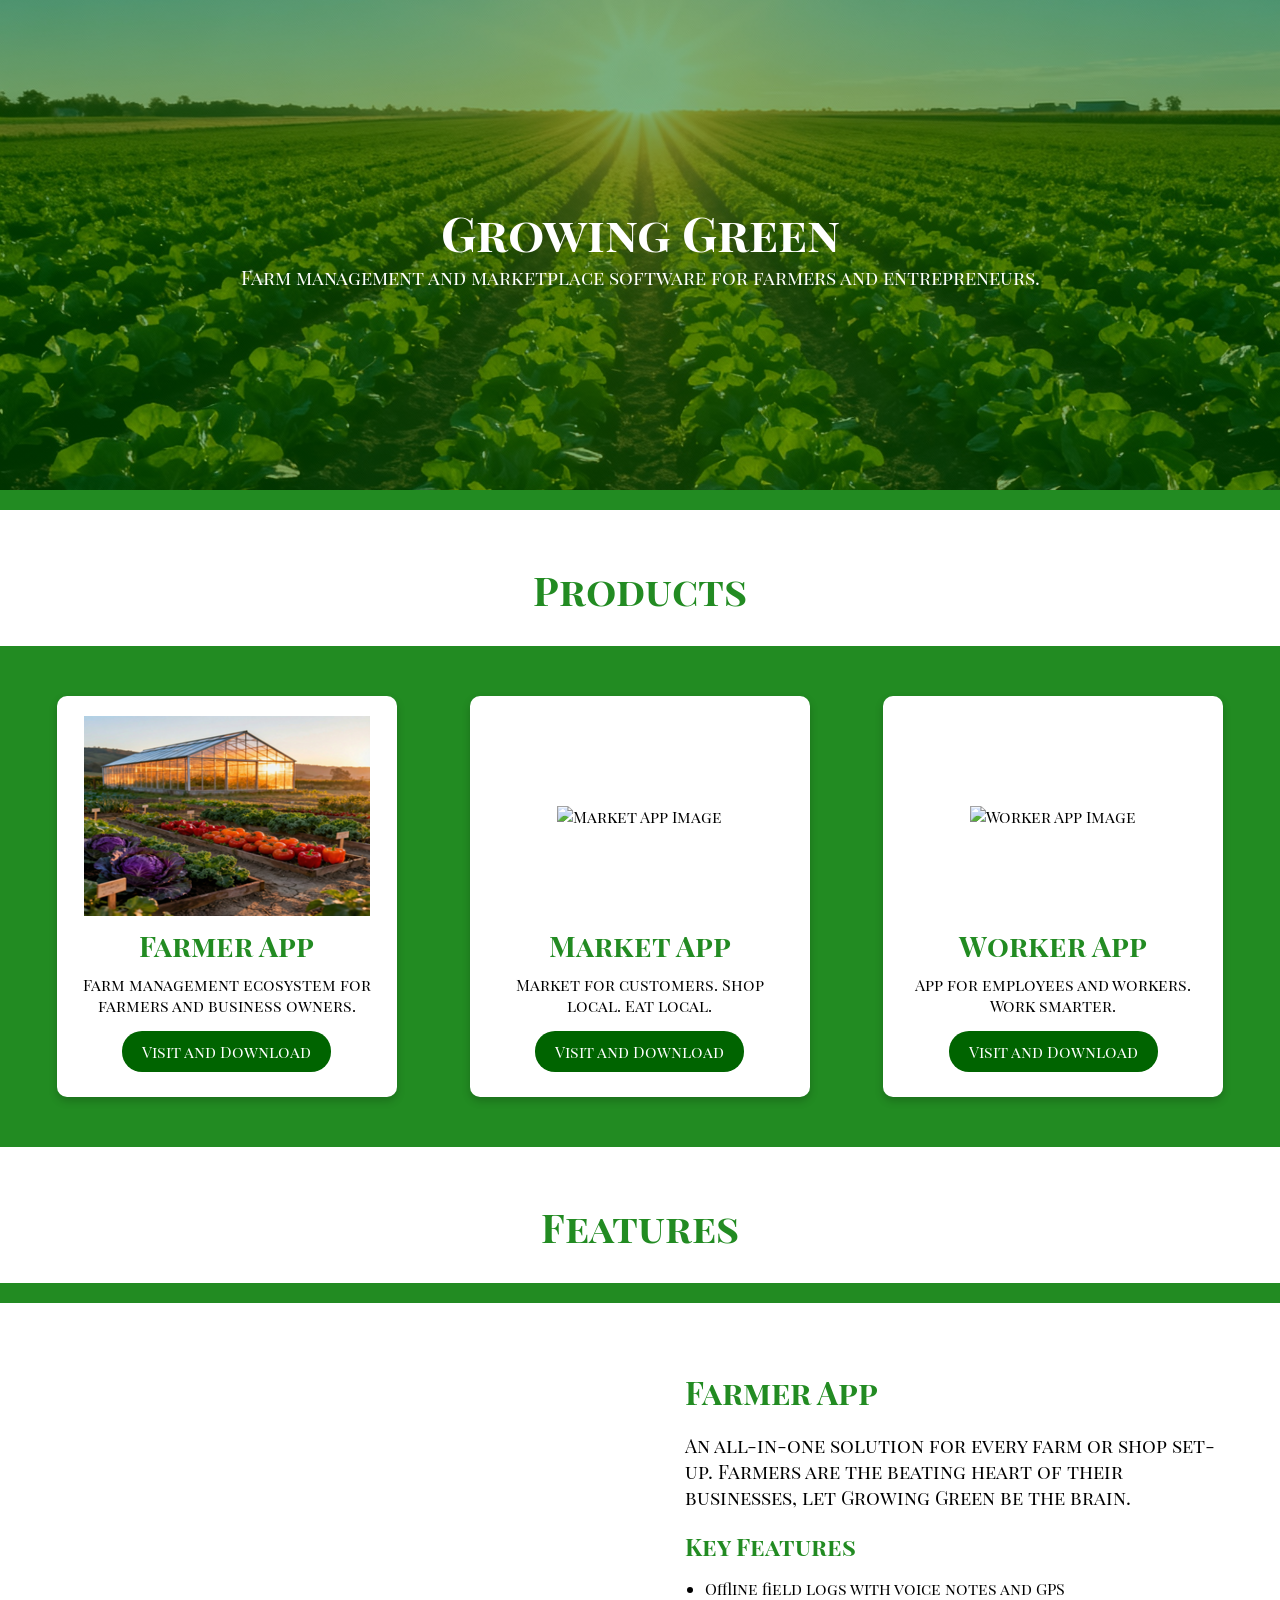
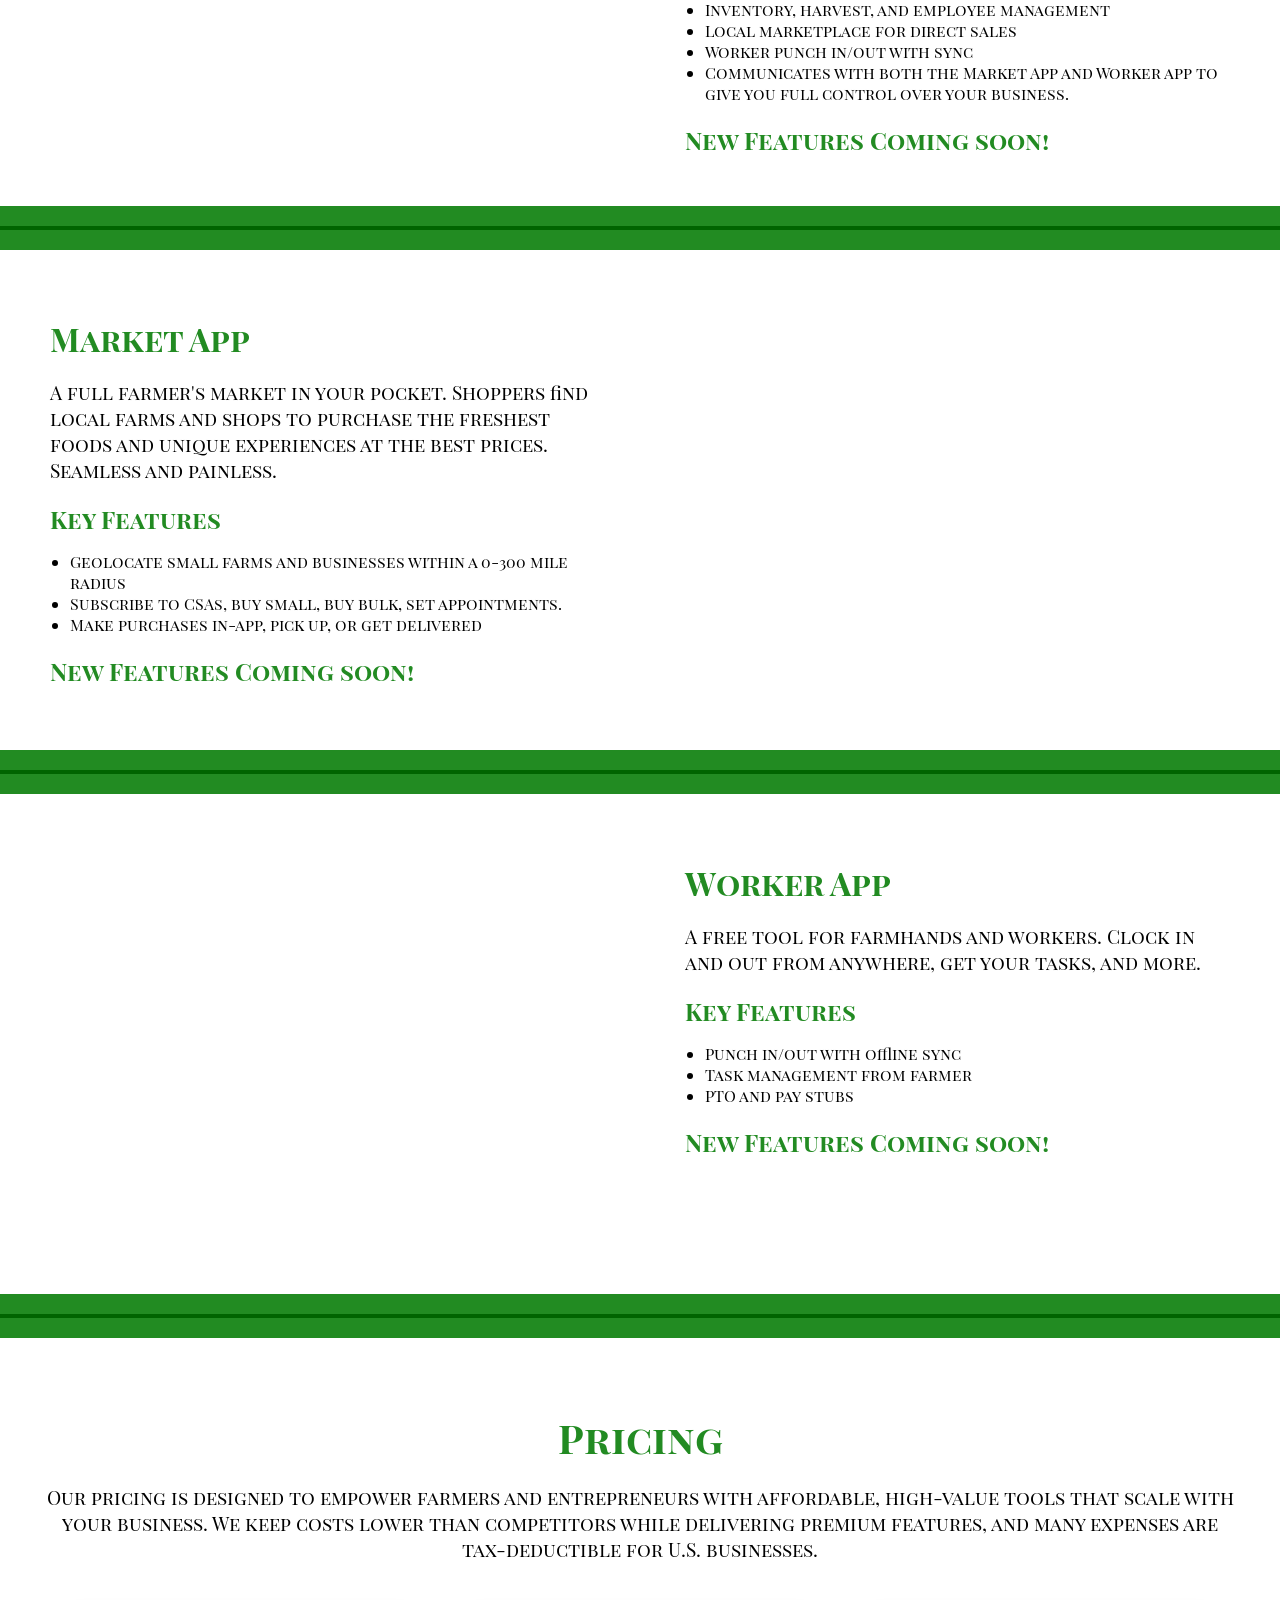
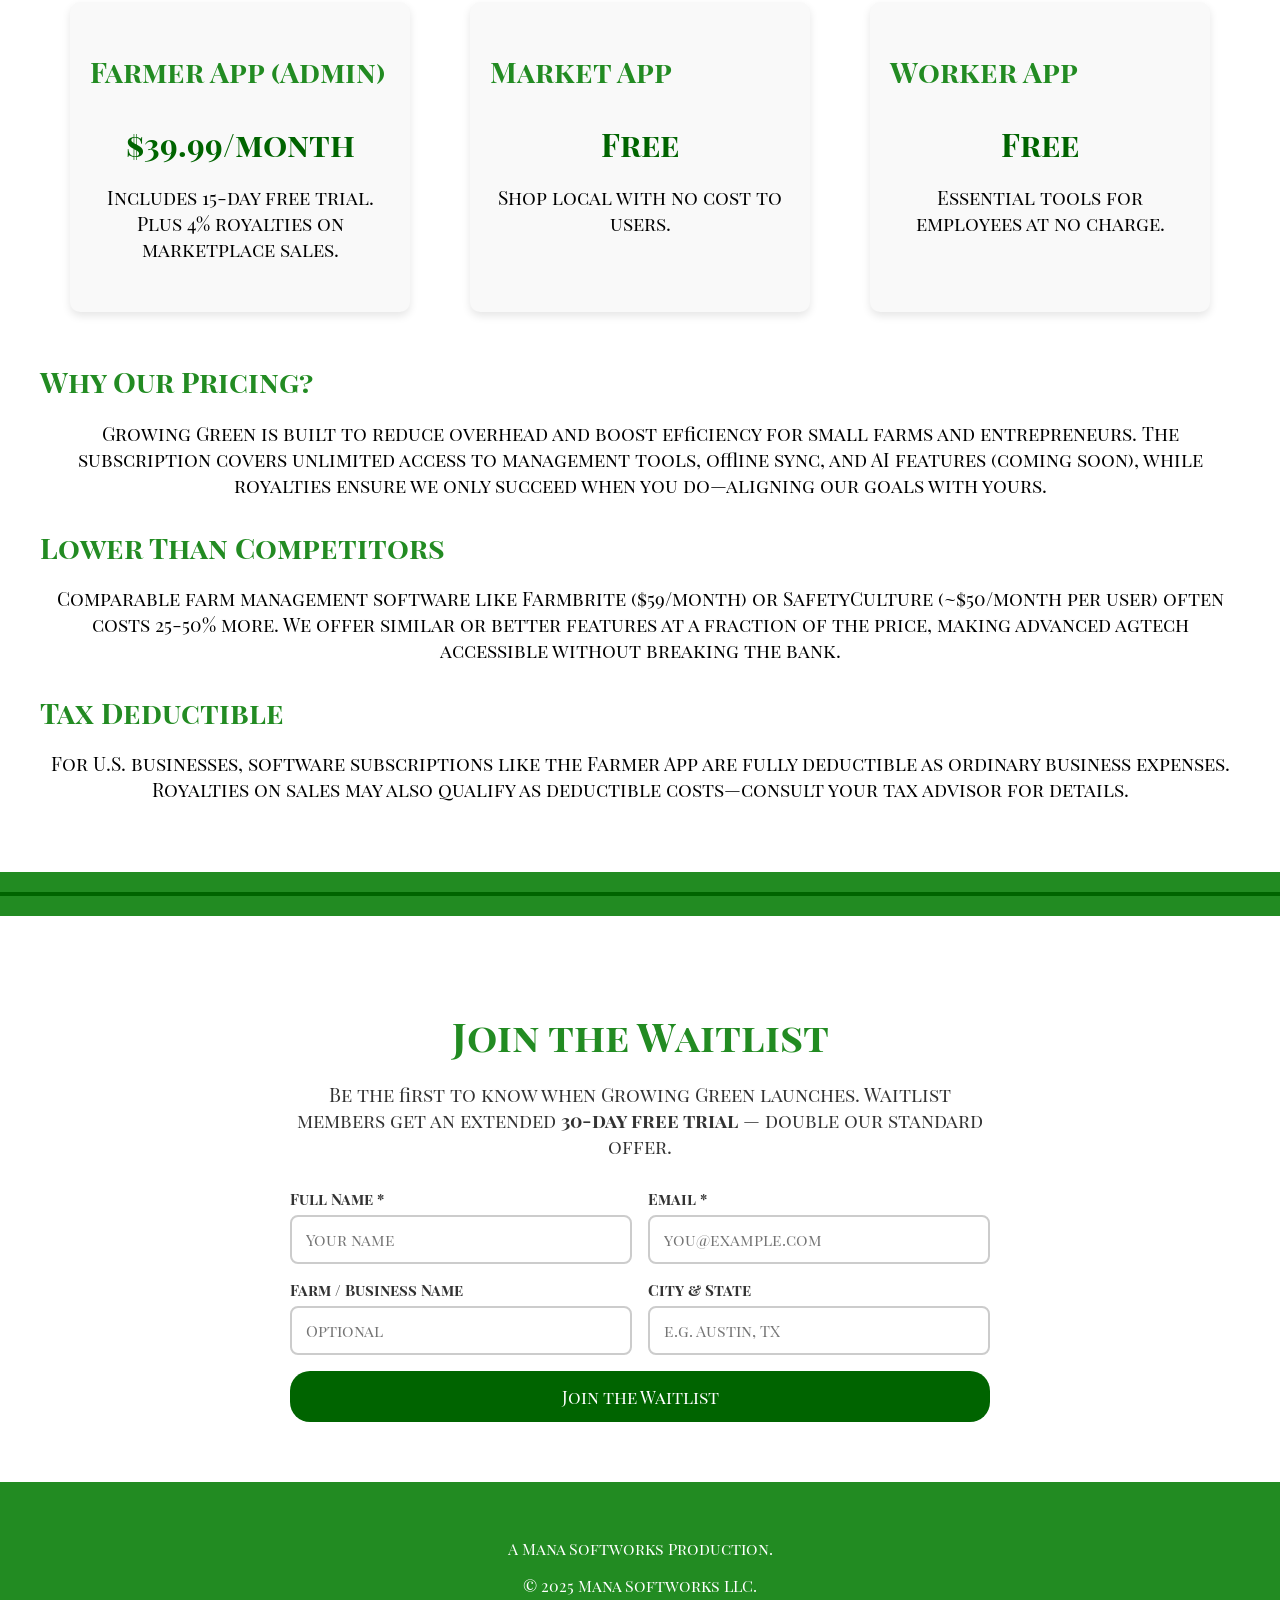
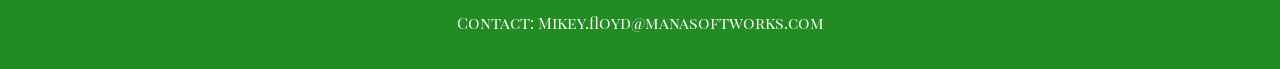
==== index.html @ 36c3bc62 "Add waitlist signup form and admin dashboard Waitlist section on landing page collects name, email, " ====
<!DOCTYPE html>
<html lang="en">
<head>
  <meta charset="UTF-8">
  <meta name="viewport" content="width=device-width, initial-scale=1.0">
  <title>Growing Green App</title>
  <link rel="preconnect" href="https://fonts.googleapis.com">
  <link rel="preconnect" href="https://fonts.gstatic.com" crossorigin>
  <link href="https://fonts.googleapis.com/css2?family=Playfair+Display+SC:wght@400;700&display=swap" rel="stylesheet">
  <link rel="stylesheet" href="style.css">
</head>
<body>
  <header>
    <h1>Growing Green</h1>
    <!-- <div class="logo">(Logo Here)</div> --> <!-- Commented out; replace with <img src="logo.png" alt="Growing Green Logo"> -->
    <p>Farm management and marketplace software for farmers and entrepreneurs.</p>
  </header>

  <section class="products-header">
    <h1>Products</h1>
  </section>

  <section class="products-panels">
    <div class="panel">
      <div class="panel-image">
        <img src="farmer-app.png" alt="Farmer App Image">
      </div>
      <h2>Farmer App</h2>
      <p>Farm management ecosystem for farmers and business owners.</p>
      <a href="https://admin.growinggreen.app" class="download" target="_blank" rel="noopener">Visit and Download</a>
    </div>
    <div class="panel">
      <div class="panel-image">
        <img src="market-app.png" alt="Market App Image">
      </div>
      <h2>Market App</h2>
      <p>Market for customers. Shop local. Eat local.</p>
      <a href="https://shop.growinggreen.app" class="download" target="_blank" rel="noopener">Visit and Download</a>
    </div>
    <div class="panel">
      <div class="panel-image">
        <img src="worker-app.png" alt="Worker App Image">
      </div>
      <h2>Worker App</h2>
      <p>App for employees and workers. Work smarter.</p>
      <a href="https://team.growinggreen.app" class="download" target="_blank" rel="noopener">Visit and Download</a>
    </div>
  </section>

  <section class="features-header">
    <h1>Features</h1>
  </section>

  <section class="farmer-app-showcase">
    <div class="showcase-container">
      <div class="showcase-images">
        <!-- Automatic slideshow images -->
        <img src="cows-image.png" alt="Cows Image">
        <img src="sunflower-image.png" alt="Sunflower Image">
        <img src="greenhouse-image.png" alt="Greenhouse Image">
      </div>
      <div class="showcase-text">
        <h2>Farmer App</h2>
        <p>An all-in-one solution for every farm or shop set-up. Farmers are the beating heart of their businesses, let Growing Green be the brain.</p>
        <h3>Key Features</h3>
        <ul>
          <li>Offline field logs with voice notes and GPS</li>
          <li>Inventory, harvest, and employee management</li>
          <li>Local marketplace for direct sales</li>
          <li>Worker punch in/out with sync</li>
          <li>Communicates with both the Market App and Worker app to give you full control over your business.</li>
        </ul>
        <h3>New Features Coming soon!</h3>
      </div>
    </div>
  </section>

  <div class="section-divider"></div> <!-- Robust green border separator -->

  <section class="market-app-showcase">
    <div class="showcase-container"> <!-- Removed 'reverse' for text left, images right -->
      <div class="showcase-text">
        <h2>Market App</h2>
        <p>A full farmer's market in your pocket. Shoppers find local farms and shops to purchase the freshest foods and unique experiences at the best prices. Seamless and painless.</p>
        <h3>Key Features</h3>
        <ul>
          <li>Geolocate small farms and businesses within a 0-300 mile radius</li>
          <li>Subscribe to CSAs, buy small, buy bulk, set appointments.</li>
          <li>Make purchases in-app, pick up, or get delivered</li>
        </ul>
        <h3>New Features Coming soon!</h3>
      </div>
      <div class="showcase-images">
        <!-- Automatic slideshow images -->
        <img src="farmer-market.png" alt="Farmer Market Image">
        <img src="old-farm-truck.png" alt="Old Farm Truck Image">
        <img src="livestock-market.png" alt="Livestock Market Image">
      </div>
    </div>
  </section>

  <div class="section-divider"></div> <!-- Robust green border separator -->

  <section class="worker-app-showcase">
    <div class="showcase-container">
      <div class="showcase-images">
        <!-- Automatic slideshow images -->
        <img src="workers-package.png" alt="Workers Package Image">
        <img src="tractor-tilling.png" alt="Tractor Tilling Image">
        <img src="farmhands-orchard.png" alt="Farmhands Orchard Image">
      </div>
      <div class="showcase-text">
        <h2>Worker App</h2>
        <p>A free tool for farmhands and workers. Clock in and out from anywhere, get your tasks, and more.</p>
        <h3>Key Features</h3>
        <ul>
          <li>Punch in/out with offline sync</li>
          <li>Task management from farmer</li>
          <li>PTO and pay stubs</li>
        </ul>
        <h3>New Features Coming soon!</h3>
      </div>
    </div>
  </section>

  <div class="section-divider"></div> <!-- Robust green border separator -->

  <section class="pricing-section">
    <div class="pricing-container">
      <h2>Pricing</h2>
      <p>Our pricing is designed to empower farmers and entrepreneurs with affordable, high-value tools that scale with your business. We keep costs lower than competitors while delivering premium features, and many expenses are tax-deductible for U.S. businesses.</p>
      
      <div class="pricing-tiers">
        <div class="tier">
          <h3>Farmer App (Admin)</h3>
          <p class="price">$39.99/month</p>
          <p>Includes 15-day free trial. Plus 4% royalties on marketplace sales.</p>
        </div>
        <div class="tier">
          <h3>Market App</h3>
          <p class="price">Free</p>
          <p>Shop local with no cost to users.</p>
        </div>
        <div class="tier">
          <h3>Worker App</h3>
          <p class="price">Free</p>
          <p>Essential tools for employees at no charge.</p>
        </div>
      </div>
      
      <h3>Why Our Pricing?</h3>
      <p>Growing Green is built to reduce overhead and boost efficiency for small farms and entrepreneurs. The subscription covers unlimited access to management tools, offline sync, and AI features (coming soon), while royalties ensure we only succeed when you do—aligning our goals with yours.</p>
      
      <h3>Lower Than Competitors</h3>
      <p>Comparable farm management software like Farmbrite ($59/month) or SafetyCulture (~$50/month per user) often costs 25-50% more. We offer similar or better features at a fraction of the price, making advanced agtech accessible without breaking the bank.</p>
      
      <h3>Tax Deductible</h3>
      <p>For U.S. businesses, software subscriptions like the Farmer App are fully deductible as ordinary business expenses. Royalties on sales may also qualify as deductible costs—consult your tax advisor for details.</p>
    </div>
  </section>

  <div class="section-divider"></div>

  <section class="waitlist-section">
    <div class="waitlist-container">
      <h2>Join the Waitlist</h2>
      <p>Be the first to know when Growing Green launches. Waitlist members get an extended <strong>30-day free trial</strong> — double our standard offer.</p>

      <form id="waitlist-form" class="waitlist-form">
        <div class="form-row">
          <div class="form-group">
            <label for="wl-name">Full Name *</label>
            <input type="text" id="wl-name" name="full_name" required placeholder="Your name">
          </div>
          <div class="form-group">
            <label for="wl-email">Email *</label>
            <input type="email" id="wl-email" name="email" required placeholder="you@example.com">
          </div>
        </div>
        <div class="form-row">
          <div class="form-group">
            <label for="wl-farm">Farm / Business Name</label>
            <input type="text" id="wl-farm" name="farm_name" placeholder="Optional">
          </div>
          <div class="form-group">
            <label for="wl-location">City &amp; State</label>
            <input type="text" id="wl-location" name="location" placeholder="e.g. Austin, TX">
          </div>
        </div>
        <button type="submit" class="waitlist-btn">Join the Waitlist</button>
      </form>

      <div id="waitlist-message" class="waitlist-message" style="display:none"></div>
    </div>
  </section>

  <footer>
    <p>A Mana Softworks Production.</p>
    <p>© 2025 Mana Softworks LLC.</p>
    <p>Contact: Mikey.floyd@manasoftworks.com</p>
  </footer>

  <script>
    (function() {
      var SUPABASE_URL = 'https://zorrzpdfequbymjgocga.supabase.co';
      var form = document.getElementById('waitlist-form');
      var msg = document.getElementById('waitlist-message');
      var btn = form.querySelector('.waitlist-btn');

      form.addEventListener('submit', function(e) {
        e.preventDefault();
        btn.disabled = true;
        btn.textContent = 'Submitting...';
        msg.style.display = 'none';

        var payload = {
          full_name: form.full_name.value.trim(),
          email: form.email.value.trim(),
          farm_name: form.farm_name.value.trim() || null,
          location: form.location.value.trim() || null,
        };

        fetch(SUPABASE_URL + '/functions/v1/waitlist-signup', {
          method: 'POST',
          headers: { 'Content-Type': 'application/json' },
          body: JSON.stringify(payload),
        })
        .then(function(res) { return res.json(); })
        .then(function(data) {
          msg.style.display = 'block';
          if (data.success) {
            msg.className = 'waitlist-message success';
            msg.textContent = data.message;
            form.reset();
          } else {
            msg.className = 'waitlist-message error';
            msg.textContent = data.error || 'Something went wrong. Please try again.';
          }
        })
        .catch(function() {
          msg.style.display = 'block';
          msg.className = 'waitlist-message error';
          msg.textContent = 'Network error. Please check your connection and try again.';
        })
        .finally(function() {
          btn.disabled = false;
          btn.textContent = 'Join the Waitlist';
        });
      });
    })();
  </script>

</body>
</html>
---- style.css ----
body {
  font-family: 'Playfair Display SC', serif; /* Serif font */
  background-color: #228B22; /* Uniform medium green background */
  color: white;
  margin: 0;
  padding: 0;
  text-align: center;
}

header {
  background-image: url('farm-sunset.jpg'); /* Your image as backdrop */
  background-size: cover; /* Full cover */
  background-position: center; /* Centered */
  padding: 200px 20px; /* Increased padding for taller header */
  position: relative; /* For overlay */
}

header::before {
  content: "";
  position: absolute;
  top: 0;
  left: 0;
  width: 100%;
  height: 100%;
  background-color: rgba(0, 100, 0, 0.5); /* Semi-transparent dark green overlay for text readability */
  z-index: 1;
}

header h1, header p {
  position: relative;
  z-index: 2; /* Title/subheader on top of overlay */
  margin: 0;
}

h1 {
  font-size: 3em; /* Larger for impact */
  margin-bottom: 10px;
}

.logo {
  position: absolute;
  top: 20px;
  right: 20px;
  font-size: 1.2em; /* Placeholder—replace with img */
}

header p {
  font-size: 1.2em;
}

.products-header,
.features-header {
  background-color: white; /* White background for contrast */
  padding: 20px;
  margin: 20px 0;
}

.products-header h1,
.features-header h1 {
  font-size: 2.5em;
  color: #228B22; /* Green text for title */
}

.products-panels {
  display: flex;
  justify-content: space-around; /* Even spacing */
  flex-wrap: wrap; /* Wrap on smaller screens */
  padding: 20px;
}

.panel {
  background-color: white;
  border-radius: 10px;
  padding: 20px;
  margin: 10px;
  width: 300px; /* Fixed width for consistency */
  box-shadow: 0 4px 8px rgba(0, 0, 0, 0.2); /* Subtle shadow */
  color: black; /* Dark text inside panels */
  text-align: center;
}

.panel-image {
  height: 200px; /* Fixed height for image boxes */
  background-color: white; /* White placeholder for images */
  display: flex; /* Flex for centering */
  align-items: center; /* Vertical center */
  justify-content: center; /* Horizontal center */
  overflow: hidden; /* Prevent overflow */
  margin-bottom: 10px; /* Space below image */
}

.panel-image img {
  max-width: 100%; /* Scale to fit panel */
  max-height: 100%; /* Keep dominant without overflow */
  object-fit: contain; /* Preserve aspect, no distortion */
  display: block; /* Treat as block for better centering */
  margin: 0 auto; /* Fallback horizontal centering */
}

.panel h2 {
  font-size: 1.8em;
  margin: 10px 0;
  color: #228B22; /* Green headers to match row */
}

.panel p {
  font-size: 1em;
  margin: 10px 0;
  color: black; /* Dark text for readability */
  word-wrap: break-word; /* Fix text overflow/jumbling */
}

.download {
  display: inline-block;
  background-color: #006400;
  color: white;
  border: none;
  padding: 10px 20px;
  margin: 5px;
  cursor: pointer;
  border-radius: 20px;
  text-decoration: none;
  font-size: inherit;
}

.farmer-app-showcase,
.market-app-showcase,
.worker-app-showcase {
  background-color: white; /* White background for the row */
  padding: 40px 20px; /* Larger padding for emphasis */
  margin: 20px 0;
}

.showcase-container {
  display: flex;
  justify-content: space-between;
  align-items: flex-start;
  max-width: 1200px; /* Larger width for showcase */
  margin: 0 auto;
  color: black; /* Dark text for readability */
}

.showcase-container.reverse {
  flex-direction: row-reverse; /* Reverse for text left, images right */
}

.showcase-images {
  flex: 1;
  position: relative; /* For overlapping images */
  height: 400px; /* Fixed height for slideshow dominance */
  overflow: hidden; /* Hide overflow */
  margin: 0 60px 0 10px; /* Increased right margin for more space from text, small left margin */
  padding: 10px; /* Small white margins */
  background-color: white; /* Minimal white frame */
  border-radius: 10px; /* Slight rounding */
}

.showcase-container.reverse .showcase-images {
  margin: 0 10px 0 60px; /* Flip margins for reversed layout */
}

.showcase-images img {
  position: absolute; /* Overlap for slideshow */
  top: 0;
  left: 0;
  width: 100%;
  height: 100%;
  object-fit: cover; /* Fill with cropping for dominance */
  opacity: 0; /* Hidden by default */
  transition: opacity 1s ease-in-out; /* Slow fade */
  animation: slideshow 15s infinite; /* 5s per image, total cycle 15s for 3 images */
}

.showcase-images img:nth-child(1) { animation-delay: 0s; }
.showcase-images img:nth-child(2) { animation-delay: 5s; }
.showcase-images img:nth-child(3) { animation-delay: 10s; }

@keyframes slideshow {
  0% { opacity: 0; }
  6% { opacity: 1; } /* Fade in */
  33% { opacity: 1; } /* Hold */
  39% { opacity: 0; } /* Fade out */
  100% { opacity: 0; }
}

.showcase-text {
  flex: 1;
  text-align: left; /* Left-align for readability */
  margin: 0 10px; /* Equal margins for balance */
}

.showcase-text h2 {
  font-size: 2em;
  color: #228B22; /* Green header */
  margin-bottom: 10px;
}

.showcase-text p {
  font-size: 1.2em;
  margin-bottom: 20px;
}

.showcase-text h3 {
  font-size: 1.5em;
  color: #228B22; /* Green subheaders */
  margin: 20px 0 10px;
}

.showcase-text ul {
  list-style-type: disc;
  padding-left: 20px;
}

.section-divider {
  border-bottom: 4px solid #006400; /* Robust dark green border */
  margin: 20px 0;
}

.pricing-section {
  background-color: white; /* White background for contrast */
  padding: 40px 20px;
  margin: 20px 0;
  color: black; /* Dark text for readability */
}

.pricing-container {
  max-width: 1200px;
  margin: 0 auto;
  text-align: center;
}

.pricing-container h2 {
  font-size: 2.5em;
  color: #228B22; /* Green header */
  margin-bottom: 20px;
}

.pricing-container p {
  font-size: 1.2em;
  margin-bottom: 30px;
}

.pricing-tiers {
  display: flex;
  justify-content: space-around;
  flex-wrap: wrap;
  margin-bottom: 40px;
}

.tier {
  background-color: #f9f9f9; /* Light gray for tiers */
  border-radius: 10px;
  padding: 20px;
  margin: 10px;
  width: 300px;
  box-shadow: 0 4px 8px rgba(0, 0, 0, 0.1);
  text-align: center;
}

.tier h3 {
  font-size: 1.8em;
  color: #228B22;
  margin-bottom: 10px;
}

.tier .price {
  font-size: 2em;
  font-weight: bold;
  color: #006400; /* Dark green for price */
  margin-bottom: 10px;
}

.pricing-container h3 {
  font-size: 1.8em;
  color: #228B22;
  margin: 30px 0 10px;
  text-align: left;
}

/* Waitlist Section */
.waitlist-section {
  background-color: white;
  padding: 60px 20px;
  margin: 20px 0;
  color: black;
}

.waitlist-container {
  max-width: 700px;
  margin: 0 auto;
  text-align: center;
}

.waitlist-container h2 {
  font-size: 2.5em;
  color: #228B22;
  margin-bottom: 10px;
}

.waitlist-container > p {
  font-size: 1.2em;
  margin-bottom: 30px;
  color: #333;
}

.waitlist-form {
  text-align: left;
}

.form-row {
  display: flex;
  gap: 16px;
  margin-bottom: 16px;
}

.form-group {
  flex: 1;
  display: flex;
  flex-direction: column;
}

.form-group label {
  font-size: 0.95em;
  color: #333;
  margin-bottom: 6px;
  font-weight: bold;
}

.form-group input {
  padding: 12px 14px;
  border: 2px solid #ccc;
  border-radius: 8px;
  font-size: 1em;
  font-family: inherit;
  transition: border-color 0.2s;
}

.form-group input:focus {
  outline: none;
  border-color: #228B22;
}

.waitlist-btn {
  display: block;
  width: 100%;
  background-color: #006400;
  color: white;
  border: none;
  padding: 14px 20px;
  font-size: 1.1em;
  font-family: inherit;
  border-radius: 20px;
  cursor: pointer;
  margin-top: 8px;
  transition: background-color 0.2s;
}

.waitlist-btn:hover {
  background-color: #228B22;
}

.waitlist-btn:disabled {
  background-color: #999;
  cursor: not-allowed;
}

.waitlist-message {
  margin-top: 20px;
  padding: 14px 20px;
  border-radius: 8px;
  font-size: 1.05em;
  text-align: center;
}

.waitlist-message.success {
  background-color: #e8f5e9;
  color: #1b5e20;
  border: 1px solid #a5d6a7;
}

.waitlist-message.error {
  background-color: #fbe9e7;
  color: #c62828;
  border: 1px solid #ef9a9a;
}

footer {
  background-color: #228B22; /* Uniform medium green footer */
  padding: 20px;
  margin-top: 20px;
}

/* Responsive adjustments */
@media (max-width: 768px) {
  .products-panels {
    flex-direction: column; /* Stack panels on mobile */
    align-items: center;
  }
  
  .panel {
    width: 90%; /* Full width on small screens */
  }
  
  header {
    padding: 150px 20px; /* Slightly shorter on mobile for usability */
  }

  .showcase-container, .showcase-container.reverse {
    flex-direction: column; /* Stack on mobile */
  }

  .showcase-images {
    margin: 0 auto 20px auto !important; /* Center on mobile, override for reverse */
    width: 100%; /* Full width on mobile */
    height: 400px; /* Increased height for fuller look on mobile */
    padding: 0; /* Remove padding for edge-to-edge */
  }

  .showcase-text {
    margin: 0 10px; /* Keep small margins on mobile */
  }

  .pricing-tiers {
    flex-direction: column;
    align-items: center;
  }

  .tier {
    width: 90%;
  }

  .pricing-container h3 {
    text-align: center;
  }

  .form-row {
    flex-direction: column;
    gap: 12px;
  }
}
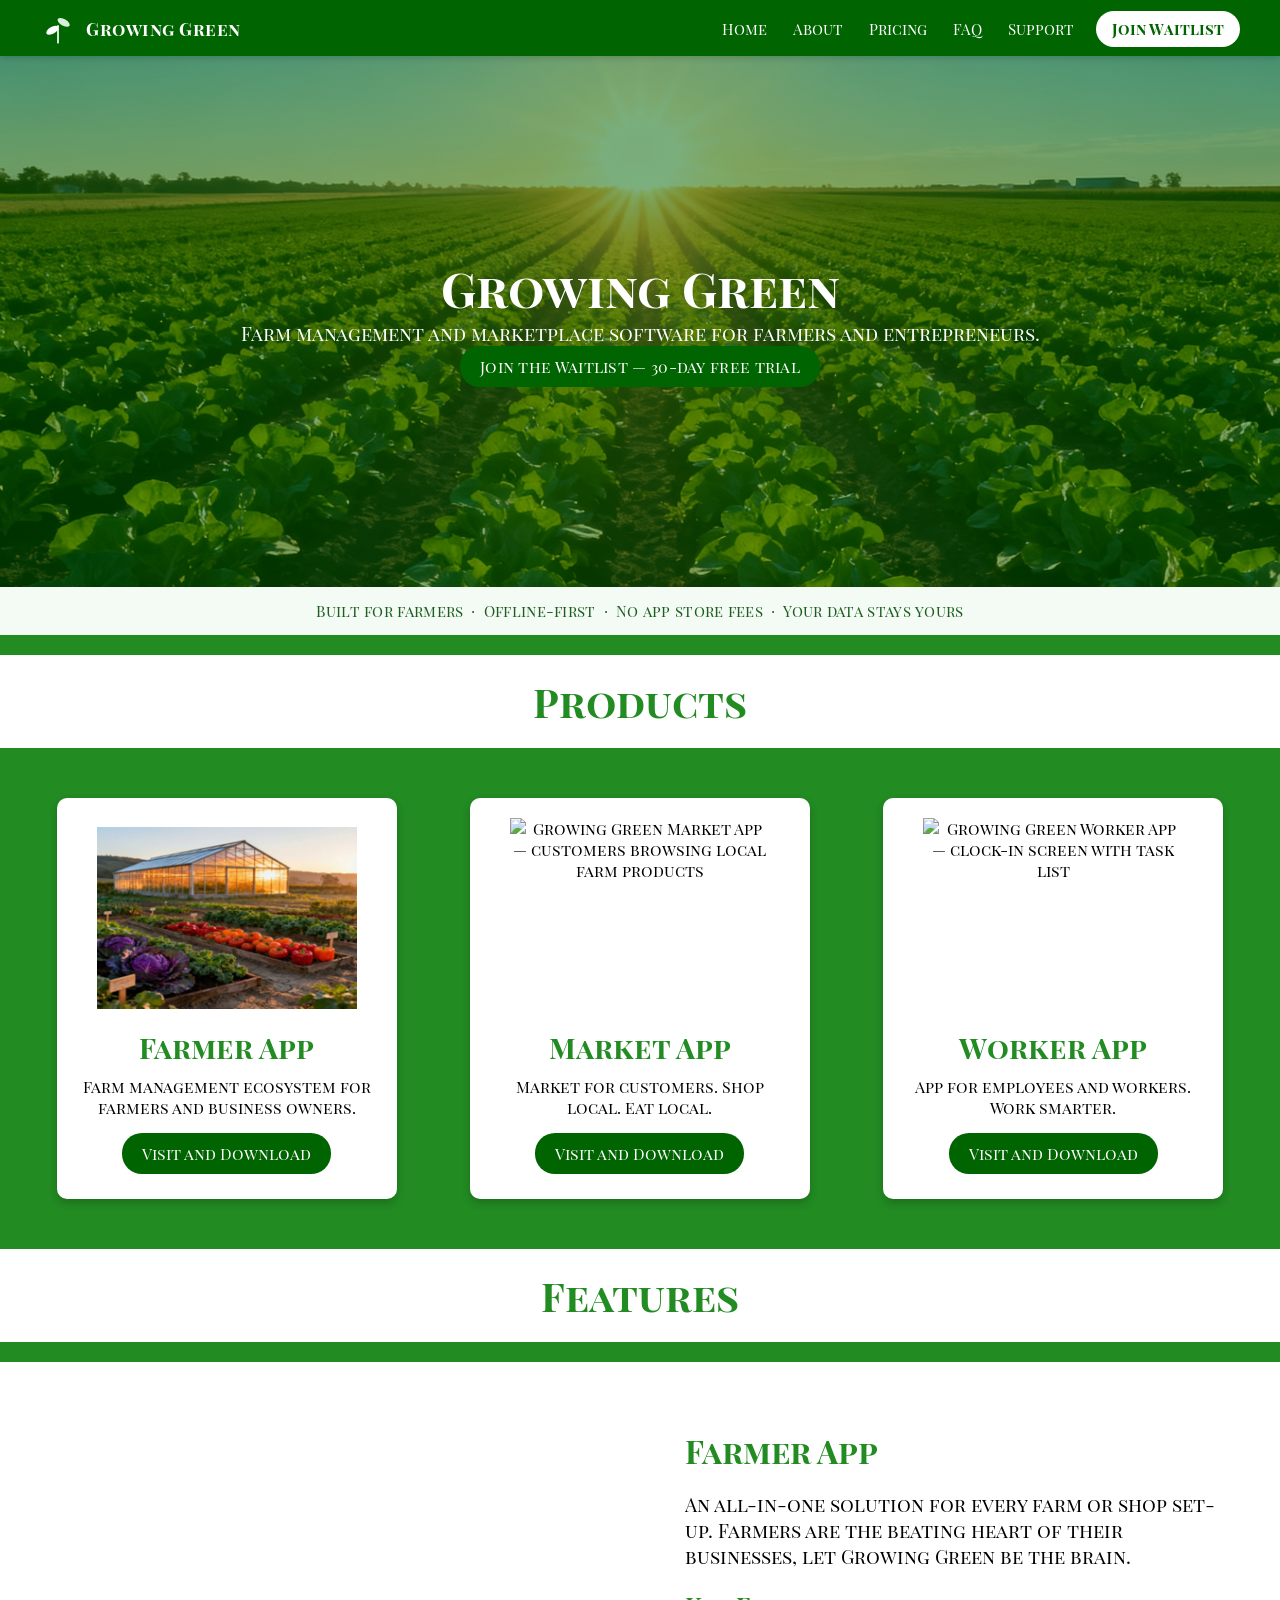
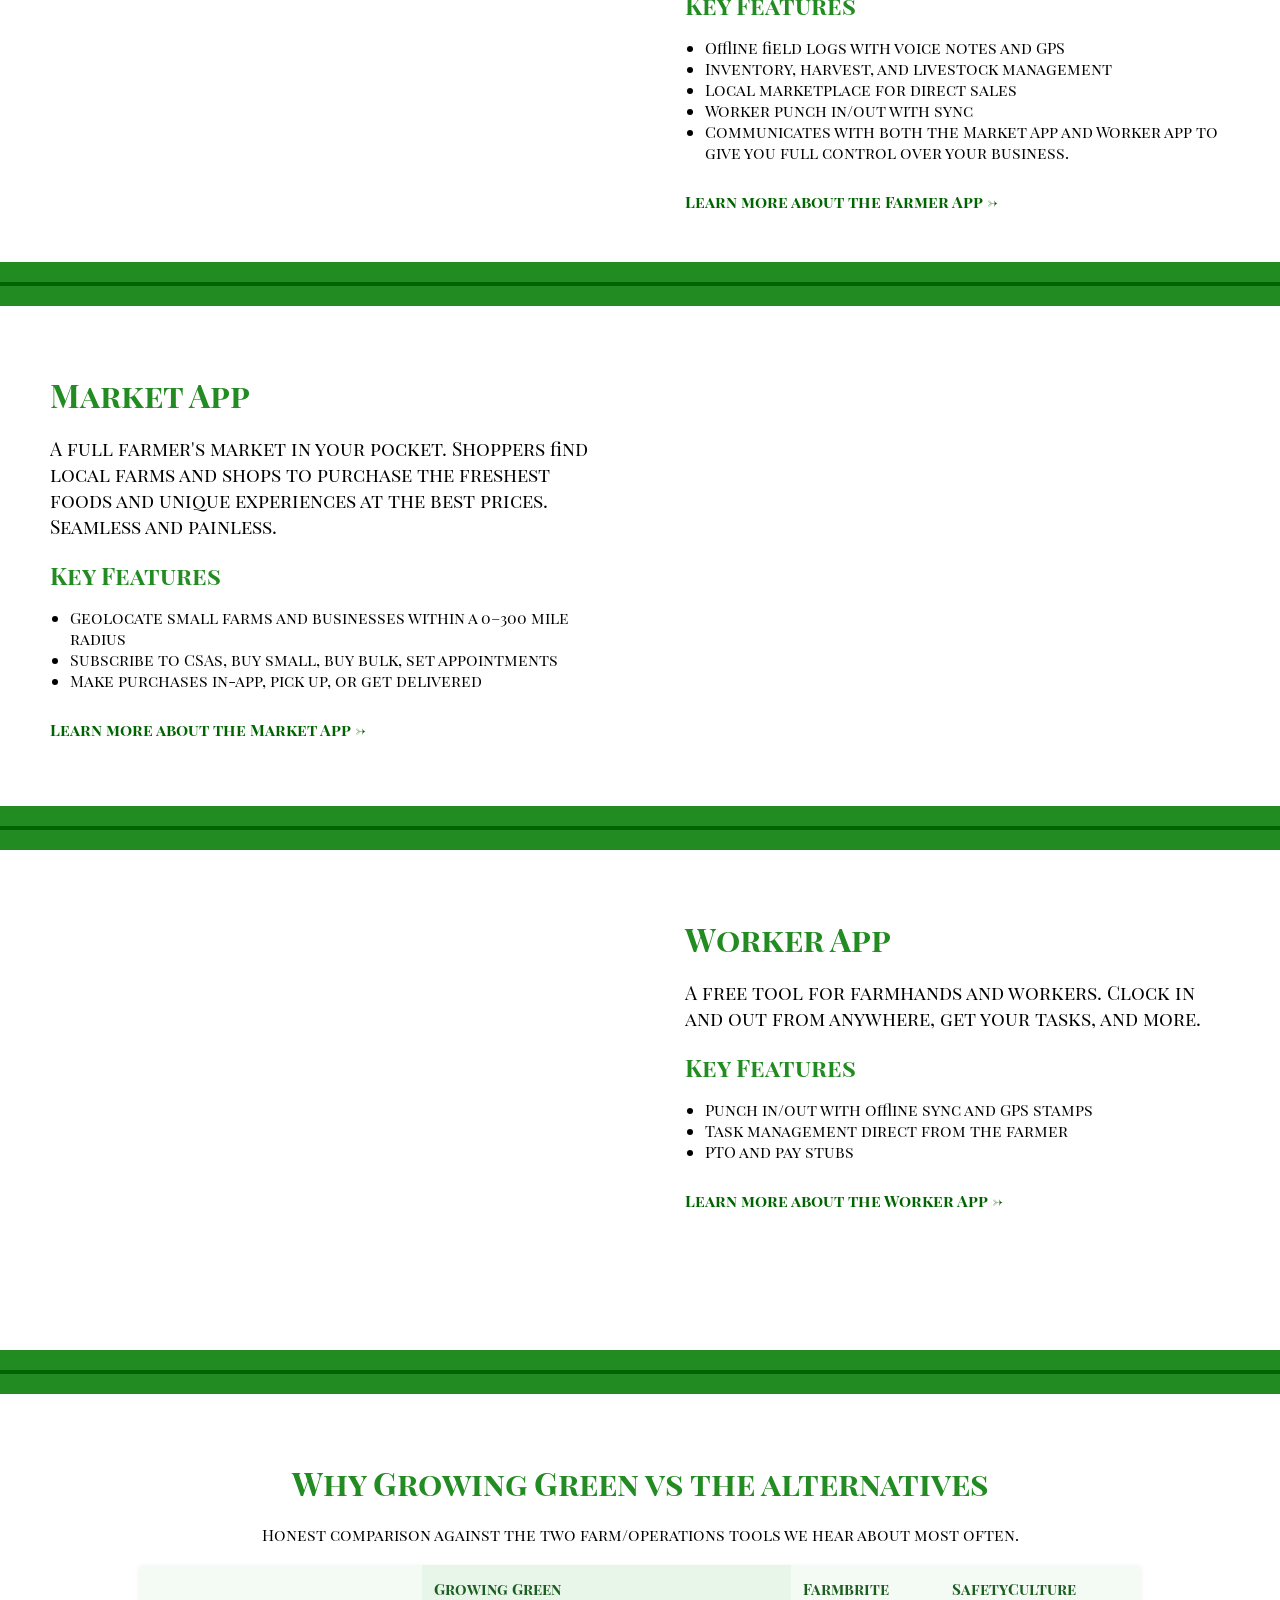
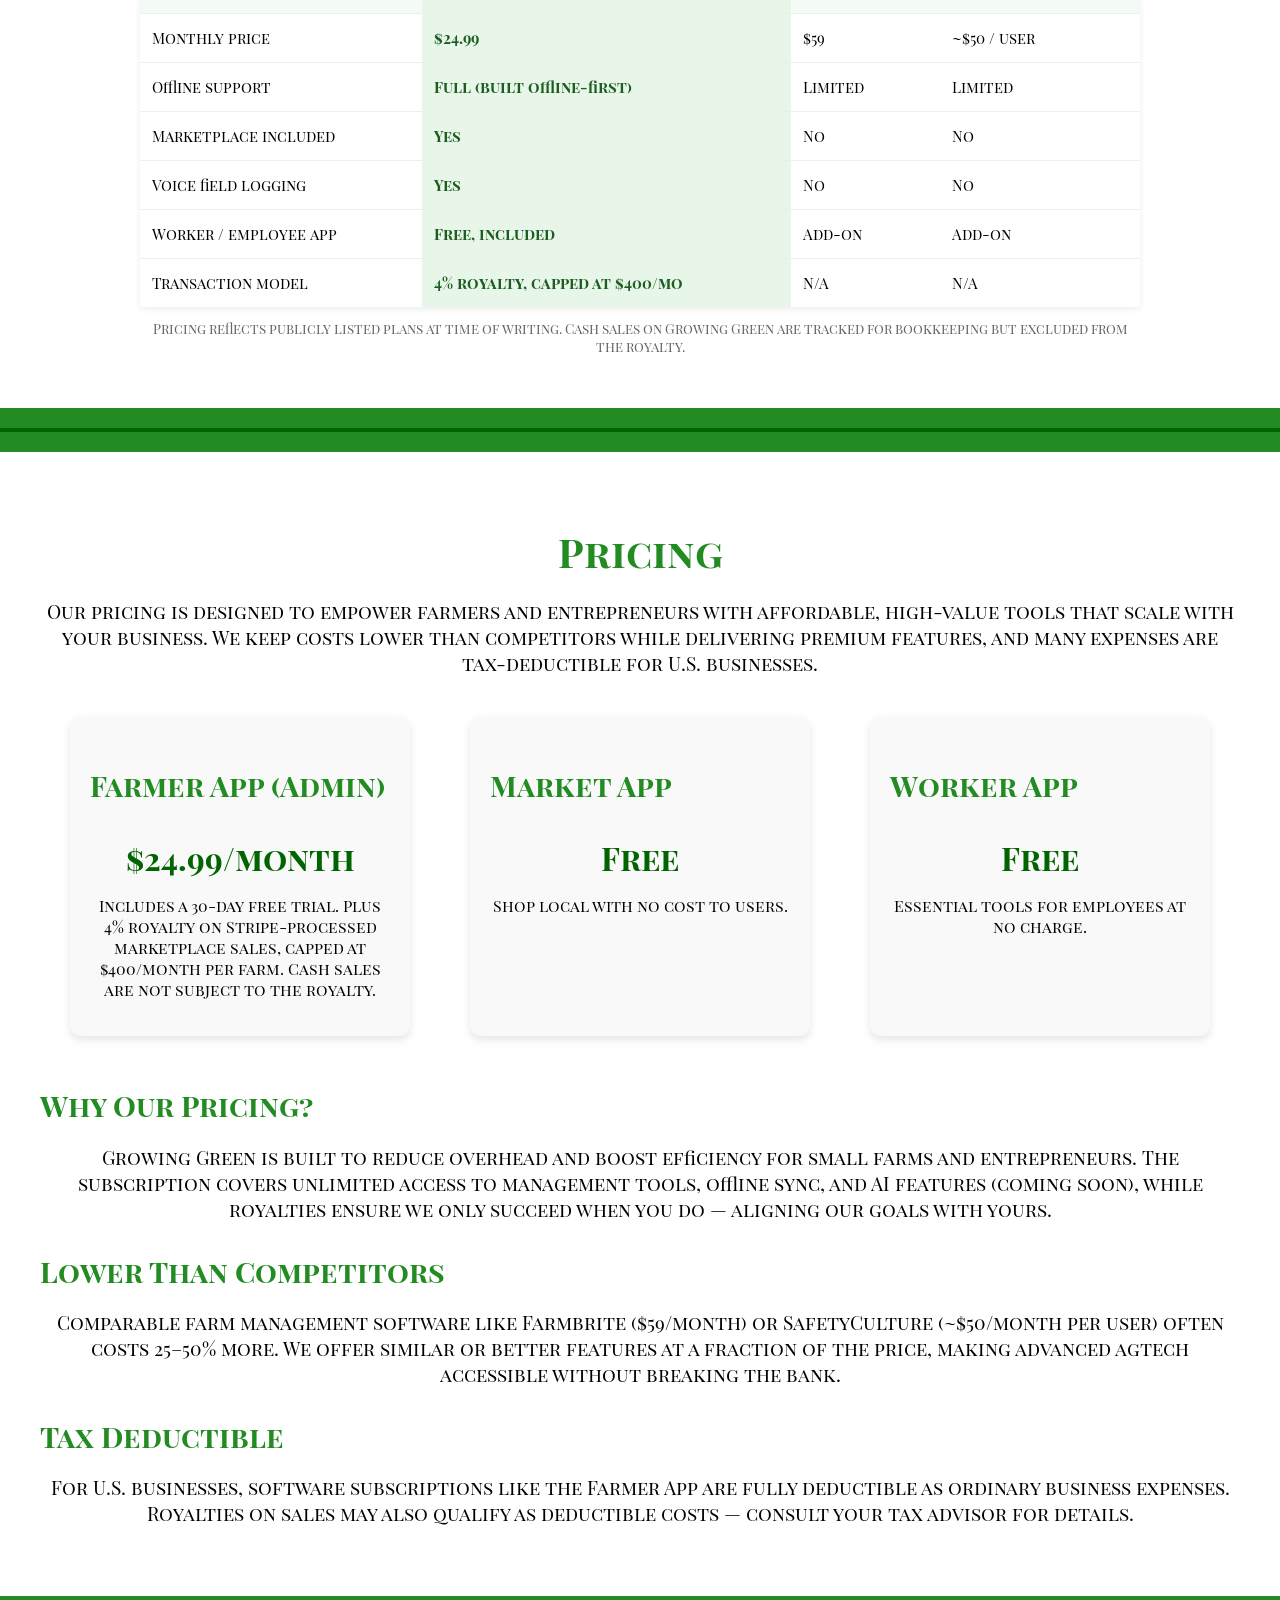
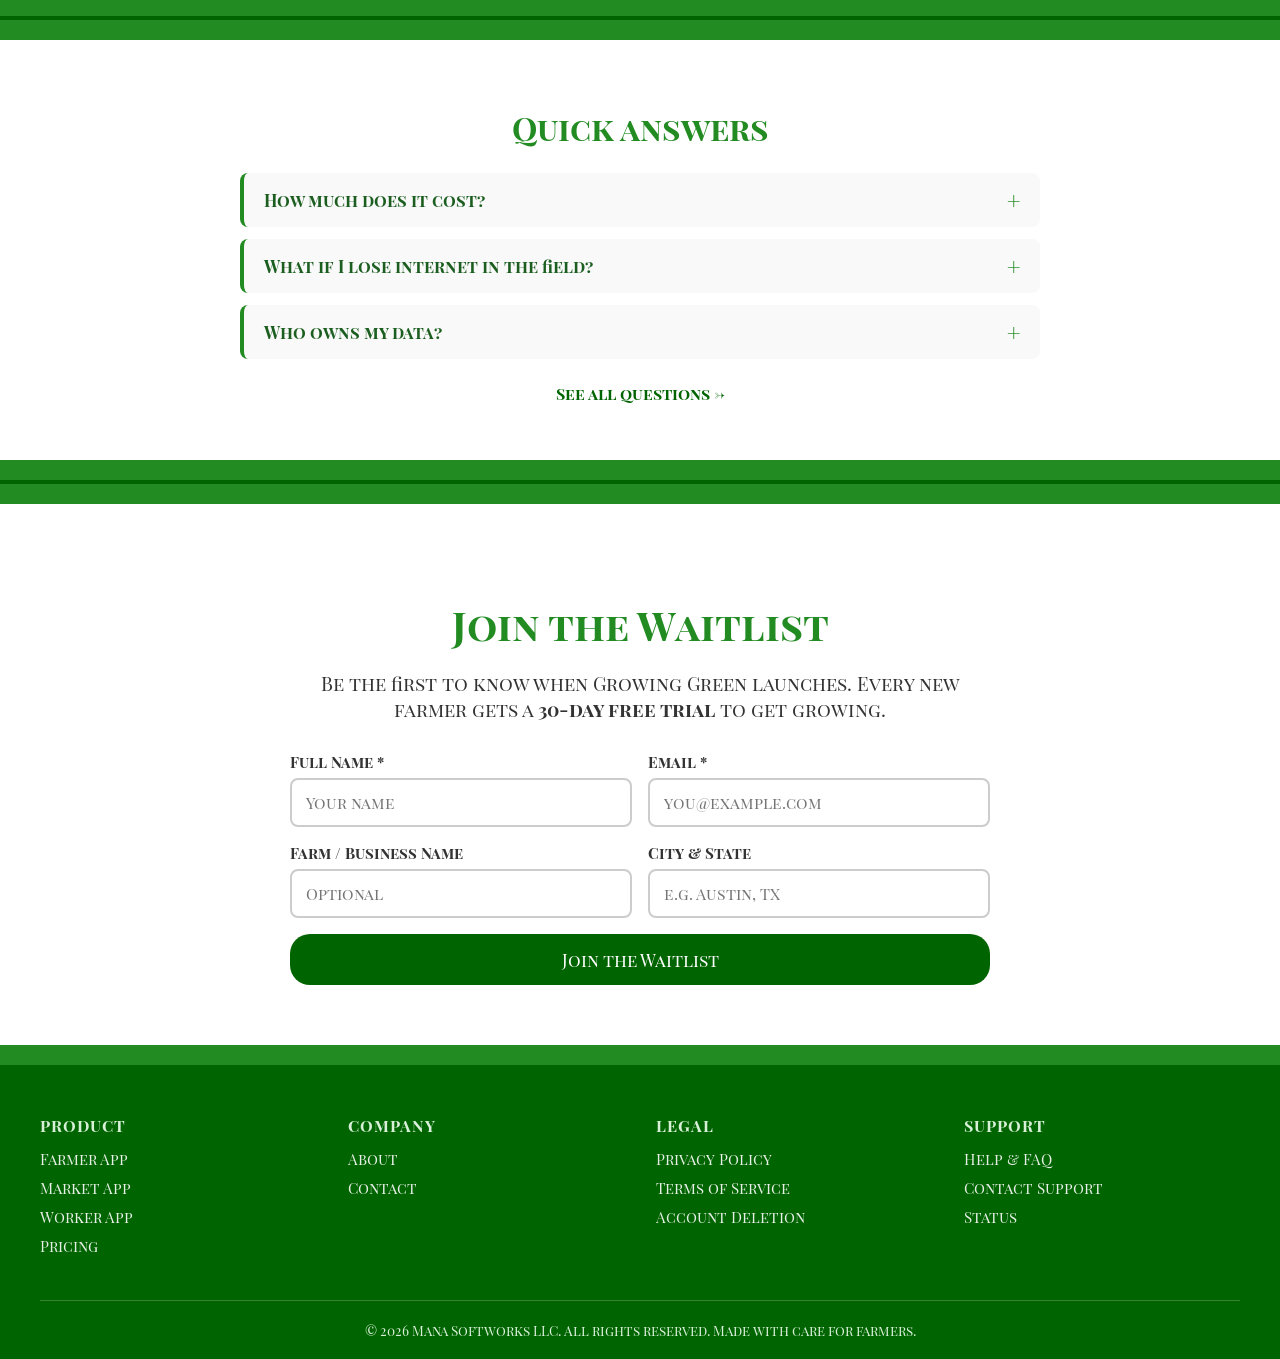
==== commit 4c82e2cf: "Publish full site: legal pages (privacy/account-deletion/terms), about/faq/support, 404 + redirects," ====
--- a/index.html
+++ b/index.html
@@ -3,61 +3,193 @@
 <head>
   <meta charset="UTF-8">
   <meta name="viewport" content="width=device-width, initial-scale=1.0">
-  <title>Growing Green App</title>
+  <title>Growing Green — Farm Management & Marketplace</title>
+  <meta name="description" content="Offline-first farm management software and marketplace for small and mid-size farms. Voice-enabled field logging, livestock tracking, and a built-in customer marketplace. 30-day free trial.">
+  <link rel="canonical" href="https://growinggreen.app/">
+
+  <!-- Favicon & PWA manifest -->
+  <link rel="icon" type="image/svg+xml" href="/assets/favicon.svg">
+  <link rel="apple-touch-icon" href="/assets/favicon.svg">
+  <link rel="manifest" href="/site.webmanifest">
+  <meta name="theme-color" content="#228B22">
+
+  <!-- Open Graph / Twitter -->
+  <meta property="og:type" content="website">
+  <meta property="og:url" content="https://growinggreen.app/">
+  <meta property="og:title" content="Growing Green — Farm Management & Marketplace">
+  <meta property="og:description" content="Offline-first farm management, voice-enabled field logging, and a built-in marketplace. Built for small and mid-size farms.">
+  <meta property="og:image" content="https://growinggreen.app/farm-sunset.jpg">
+  <meta name="twitter:card" content="summary_large_image">
+  <meta name="twitter:title" content="Growing Green — Farm Management & Marketplace">
+  <meta name="twitter:description" content="Offline-first farm management, voice-enabled field logging, and a built-in marketplace.">
+  <meta name="twitter:image" content="https://growinggreen.app/farm-sunset.jpg">
+
+  <!-- Fonts -->
   <link rel="preconnect" href="https://fonts.googleapis.com">
   <link rel="preconnect" href="https://fonts.gstatic.com" crossorigin>
   <link href="https://fonts.googleapis.com/css2?family=Playfair+Display+SC:wght@400;700&display=swap" rel="stylesheet">
   <link rel="stylesheet" href="style.css">
+
+  <!-- TODO: paste Plausible snippet here once signup is complete -->
+  <!-- <script defer data-domain="growinggreen.app" src="https://plausible.io/js/script.js"></script> -->
+
+  <!-- Structured data -->
+  <script type="application/ld+json">
+  {
+    "@context": "https://schema.org",
+    "@type": "Organization",
+    "name": "Mana Softworks LLC",
+    "url": "https://growinggreen.app",
+    "logo": "https://growinggreen.app/assets/logo.svg",
+    "contactPoint": {
+      "@type": "ContactPoint",
+      "email": "support@growinggreen.app",
+      "contactType": "Customer Support"
+    }
+  }
+  </script>
+  <script type="application/ld+json">
+  {
+    "@context": "https://schema.org",
+    "@type": "SoftwareApplication",
+    "name": "Growing Green Farmer App",
+    "applicationCategory": "BusinessApplication",
+    "operatingSystem": "Web, iOS, Android",
+    "offers": {
+      "@type": "Offer",
+      "price": "24.99",
+      "priceCurrency": "USD",
+      "priceSpecification": {
+        "@type": "UnitPriceSpecification",
+        "price": "24.99",
+        "priceCurrency": "USD",
+        "billingDuration": "P1M"
+      }
+    },
+    "publisher": {
+      "@type": "Organization",
+      "name": "Mana Softworks LLC"
+    }
+  }
+  </script>
+  <script type="application/ld+json">
+  {
+    "@context": "https://schema.org",
+    "@type": "WebSite",
+    "name": "Growing Green",
+    "url": "https://growinggreen.app"
+  }
+  </script>
 </head>
 <body>
+  <nav class="site-nav" aria-label="Main">
+    <div class="site-nav-inner">
+      <a class="site-nav-brand" href="/">
+        <img class="site-logo" src="/assets/logo-dark.svg" alt="">
+        <span>Growing Green</span>
+      </a>
+      <button class="site-nav-toggle" aria-label="Toggle menu" aria-expanded="false" aria-controls="primary-nav">☰</button>
+      <ul class="site-nav-links" id="primary-nav">
+        <li><a href="/">Home</a></li>
+        <li><a href="/about.html">About</a></li>
+        <li><a href="#pricing">Pricing</a></li>
+        <li><a href="/faq.html">FAQ</a></li>
+        <li><a href="/support.html">Support</a></li>
+        <li><a class="nav-cta" href="#waitlist">Join Waitlist</a></li>
+      </ul>
+    </div>
+  </nav>
+
   <header>
     <h1>Growing Green</h1>
-    <!-- <div class="logo">(Logo Here)</div> --> <!-- Commented out; replace with <img src="logo.png" alt="Growing Green Logo"> -->
     <p>Farm management and marketplace software for farmers and entrepreneurs.</p>
+    <a href="#waitlist" class="download cta-large hero-cta">Join the Waitlist — 30-day free trial</a>
   </header>
 
+  <div class="trust-strip">
+    <span>Built for farmers</span>·<span>Offline-first</span>·<span>No app store fees</span>·<span>Your data stays yours</span>
+  </div>
+
   <section class="products-header">
-    <h1>Products</h1>
+    <h2>Products</h2>
   </section>
 
   <section class="products-panels">
     <div class="panel">
       <div class="panel-image">
-        <img src="farmer-app.png" alt="Farmer App Image">
+        <img src="farmer-app.png" alt="Growing Green Farmer App home screen — dashboard with livestock, harvest, and inventory cards" width="260" height="200">
       </div>
       <h2>Farmer App</h2>
       <p>Farm management ecosystem for farmers and business owners.</p>
       <a href="https://admin.growinggreen.app" class="download" target="_blank" rel="noopener">Visit and Download</a>
+      <!-- Store badges hidden until the native apps are live on the App Store / Google Play
+           (v2.3 Phase 1). Restore this block with the real store URLs at launch:
+      <div class="app-store-badges">
+        <a href="#" class="app-store-badge" aria-label="Download on the App Store">
+          <span class="badge-small">Download on the</span>
+          <span class="badge-big">App Store</span>
+        </a>
+        <a href="#" class="app-store-badge" aria-label="Get it on Google Play">
+          <span class="badge-small">Get it on</span>
+          <span class="badge-big">Google Play</span>
+        </a>
+      </div>
+      -->
     </div>
     <div class="panel">
       <div class="panel-image">
-        <img src="market-app.png" alt="Market App Image">
+        <img src="market-app.png" alt="Growing Green Market App — customers browsing local farm products" width="260" height="200" loading="lazy">
       </div>
       <h2>Market App</h2>
       <p>Market for customers. Shop local. Eat local.</p>
       <a href="https://shop.growinggreen.app" class="download" target="_blank" rel="noopener">Visit and Download</a>
+      <!-- Store badges hidden until the native apps are live on the App Store / Google Play
+           (v2.3 Phase 1). Restore this block with the real store URLs at launch:
+      <div class="app-store-badges">
+        <a href="#" class="app-store-badge" aria-label="Download on the App Store">
+          <span class="badge-small">Download on the</span>
+          <span class="badge-big">App Store</span>
+        </a>
+        <a href="#" class="app-store-badge" aria-label="Get it on Google Play">
+          <span class="badge-small">Get it on</span>
+          <span class="badge-big">Google Play</span>
+        </a>
+      </div>
+      -->
     </div>
     <div class="panel">
       <div class="panel-image">
-        <img src="worker-app.png" alt="Worker App Image">
+        <img src="worker-app.png" alt="Growing Green Worker App — clock-in screen with task list" width="260" height="200" loading="lazy">
       </div>
       <h2>Worker App</h2>
       <p>App for employees and workers. Work smarter.</p>
       <a href="https://team.growinggreen.app" class="download" target="_blank" rel="noopener">Visit and Download</a>
+      <!-- Store badges hidden until the native apps are live on the App Store / Google Play
+           (v2.3 Phase 1). Restore this block with the real store URLs at launch:
+      <div class="app-store-badges">
+        <a href="#" class="app-store-badge" aria-label="Download on the App Store">
+          <span class="badge-small">Download on the</span>
+          <span class="badge-big">App Store</span>
+        </a>
+        <a href="#" class="app-store-badge" aria-label="Get it on Google Play">
+          <span class="badge-small">Get it on</span>
+          <span class="badge-big">Google Play</span>
+        </a>
+      </div>
+      -->
     </div>
   </section>
 
   <section class="features-header">
-    <h1>Features</h1>
+    <h2>Features</h2>
   </section>
 
   <section class="farmer-app-showcase">
     <div class="showcase-container">
       <div class="showcase-images">
-        <!-- Automatic slideshow images -->
-        <img src="cows-image.png" alt="Cows Image">
-        <img src="sunflower-image.png" alt="Sunflower Image">
-        <img src="greenhouse-image.png" alt="Greenhouse Image">
+        <img src="cows-image.png" alt="Pasture-raised cattle — example of livestock tracking with Growing Green" loading="lazy">
+        <img src="sunflower-image.png" alt="Sunflower crop in bloom — harvest planning view" loading="lazy">
+        <img src="greenhouse-image.png" alt="Greenhouse interior — protected-growing inventory tracking" loading="lazy">
       </div>
       <div class="showcase-text">
         <h2>Farmer App</h2>
@@ -65,76 +197,137 @@
         <h3>Key Features</h3>
         <ul>
           <li>Offline field logs with voice notes and GPS</li>
-          <li>Inventory, harvest, and employee management</li>
+          <li>Inventory, harvest, and livestock management</li>
           <li>Local marketplace for direct sales</li>
           <li>Worker punch in/out with sync</li>
           <li>Communicates with both the Market App and Worker app to give you full control over your business.</li>
         </ul>
-        <h3>New Features Coming soon!</h3>
-      </div>
-    </div>
-  </section>
-
-  <div class="section-divider"></div> <!-- Robust green border separator -->
+        <a class="showcase-cta" href="https://admin.growinggreen.app" target="_blank" rel="noopener">Learn more about the Farmer App →</a>
+      </div>
+    </div>
+  </section>
+
+  <div class="section-divider"></div>
 
   <section class="market-app-showcase">
-    <div class="showcase-container"> <!-- Removed 'reverse' for text left, images right -->
+    <div class="showcase-container">
       <div class="showcase-text">
         <h2>Market App</h2>
         <p>A full farmer's market in your pocket. Shoppers find local farms and shops to purchase the freshest foods and unique experiences at the best prices. Seamless and painless.</p>
         <h3>Key Features</h3>
         <ul>
-          <li>Geolocate small farms and businesses within a 0-300 mile radius</li>
-          <li>Subscribe to CSAs, buy small, buy bulk, set appointments.</li>
+          <li>Geolocate small farms and businesses within a 0–300 mile radius</li>
+          <li>Subscribe to CSAs, buy small, buy bulk, set appointments</li>
           <li>Make purchases in-app, pick up, or get delivered</li>
         </ul>
-        <h3>New Features Coming soon!</h3>
+        <a class="showcase-cta" href="https://shop.growinggreen.app" target="_blank" rel="noopener">Learn more about the Market App →</a>
       </div>
       <div class="showcase-images">
-        <!-- Automatic slideshow images -->
-        <img src="farmer-market.png" alt="Farmer Market Image">
-        <img src="old-farm-truck.png" alt="Old Farm Truck Image">
-        <img src="livestock-market.png" alt="Livestock Market Image">
-      </div>
-    </div>
-  </section>
-
-  <div class="section-divider"></div> <!-- Robust green border separator -->
+        <img src="farmer-market.png" alt="Outdoor farmer's market stand with fresh produce" loading="lazy">
+        <img src="old-farm-truck.png" alt="Vintage farm truck — local delivery and pickup" loading="lazy">
+        <img src="livestock-market.png" alt="Livestock market — direct meat and dairy sales" loading="lazy">
+      </div>
+    </div>
+  </section>
+
+  <div class="section-divider"></div>
 
   <section class="worker-app-showcase">
     <div class="showcase-container">
       <div class="showcase-images">
-        <!-- Automatic slideshow images -->
-        <img src="workers-package.png" alt="Workers Package Image">
-        <img src="tractor-tilling.png" alt="Tractor Tilling Image">
-        <img src="farmhands-orchard.png" alt="Farmhands Orchard Image">
+        <img src="workers-package.png" alt="Worker packing produce into a box for shipment" loading="lazy">
+        <img src="tractor-tilling.png" alt="Tractor tilling a field — equipment and task tracking" loading="lazy">
+        <img src="farmhands-orchard.png" alt="Farmhands working in an orchard — coordinated task management" loading="lazy">
       </div>
       <div class="showcase-text">
         <h2>Worker App</h2>
         <p>A free tool for farmhands and workers. Clock in and out from anywhere, get your tasks, and more.</p>
         <h3>Key Features</h3>
         <ul>
-          <li>Punch in/out with offline sync</li>
-          <li>Task management from farmer</li>
+          <li>Punch in/out with offline sync and GPS stamps</li>
+          <li>Task management direct from the farmer</li>
           <li>PTO and pay stubs</li>
         </ul>
-        <h3>New Features Coming soon!</h3>
-      </div>
-    </div>
-  </section>
-
-  <div class="section-divider"></div> <!-- Robust green border separator -->
-
-  <section class="pricing-section">
+        <a class="showcase-cta" href="https://team.growinggreen.app" target="_blank" rel="noopener">Learn more about the Worker App →</a>
+      </div>
+    </div>
+  </section>
+
+  <div class="section-divider"></div>
+
+  <section class="comparison-section">
+    <div class="comparison-container">
+      <h2>Why Growing Green vs the alternatives</h2>
+      <p>Honest comparison against the two farm/operations tools we hear about most often.</p>
+      <table class="comparison-table">
+        <thead>
+          <tr>
+            <th></th>
+            <th class="gg-col">Growing Green</th>
+            <th>Farmbrite</th>
+            <th>SafetyCulture</th>
+          </tr>
+        </thead>
+        <tbody>
+          <tr>
+            <td>Monthly price</td>
+            <td class="gg-col">$24.99</td>
+            <td>$59</td>
+            <td>~$50 / user</td>
+          </tr>
+          <tr>
+            <td>Offline support</td>
+            <td class="gg-col">Full (built offline-first)</td>
+            <td>Limited</td>
+            <td>Limited</td>
+          </tr>
+          <tr>
+            <td>Marketplace included</td>
+            <td class="gg-col">Yes</td>
+            <td>No</td>
+            <td>No</td>
+          </tr>
+          <tr>
+            <td>Voice field logging</td>
+            <td class="gg-col">Yes</td>
+            <td>No</td>
+            <td>No</td>
+          </tr>
+          <tr>
+            <td>Worker / employee app</td>
+            <td class="gg-col">Free, included</td>
+            <td>Add-on</td>
+            <td>Add-on</td>
+          </tr>
+          <tr>
+            <td>Transaction model</td>
+            <td class="gg-col">4% royalty, capped at $400/mo</td>
+            <td>N/A</td>
+            <td>N/A</td>
+          </tr>
+        </tbody>
+      </table>
+      <p class="comparison-note">Pricing reflects publicly listed plans at time of writing. Cash sales on Growing Green are tracked for bookkeeping but excluded from the royalty.</p>
+    </div>
+  </section>
+
+  <!-- Testimonials section removed 2026-07-01: the drafted quotes used invented
+       names/farms (FTC endorsement risk). Markup template preserved in
+       WEBSITE_ROADMAP.md — restore only with REAL beta-farmer quotes and written
+       permission to use their name/farm. -->
+
+  <div class="section-divider"></div>
+
+  <section id="pricing" class="pricing-section">
     <div class="pricing-container">
       <h2>Pricing</h2>
       <p>Our pricing is designed to empower farmers and entrepreneurs with affordable, high-value tools that scale with your business. We keep costs lower than competitors while delivering premium features, and many expenses are tax-deductible for U.S. businesses.</p>
-      
+
       <div class="pricing-tiers">
         <div class="tier">
           <h3>Farmer App (Admin)</h3>
-          <p class="price">$39.99/month</p>
-          <p>Includes 15-day free trial. Plus 4% royalties on marketplace sales.</p>
+          <p class="price">$24.99/month</p>
+          <p>Includes a 30-day free trial. Plus 4% royalty on Stripe-processed marketplace sales, capped at $400/month per farm. Cash sales are not subject to the royalty.</p>
         </div>
         <div class="tier">
           <h3>Market App</h3>
@@ -147,24 +340,45 @@
           <p>Essential tools for employees at no charge.</p>
         </div>
       </div>
-      
+
       <h3>Why Our Pricing?</h3>
-      <p>Growing Green is built to reduce overhead and boost efficiency for small farms and entrepreneurs. The subscription covers unlimited access to management tools, offline sync, and AI features (coming soon), while royalties ensure we only succeed when you do—aligning our goals with yours.</p>
-      
+      <p>Growing Green is built to reduce overhead and boost efficiency for small farms and entrepreneurs. The subscription covers unlimited access to management tools, offline sync, and AI features (coming soon), while royalties ensure we only succeed when you do — aligning our goals with yours.</p>
+
       <h3>Lower Than Competitors</h3>
-      <p>Comparable farm management software like Farmbrite ($59/month) or SafetyCulture (~$50/month per user) often costs 25-50% more. We offer similar or better features at a fraction of the price, making advanced agtech accessible without breaking the bank.</p>
-      
+      <p>Comparable farm management software like Farmbrite ($59/month) or SafetyCulture (~$50/month per user) often costs 25–50% more. We offer similar or better features at a fraction of the price, making advanced agtech accessible without breaking the bank.</p>
+
       <h3>Tax Deductible</h3>
-      <p>For U.S. businesses, software subscriptions like the Farmer App are fully deductible as ordinary business expenses. Royalties on sales may also qualify as deductible costs—consult your tax advisor for details.</p>
+      <p>For U.S. businesses, software subscriptions like the Farmer App are fully deductible as ordinary business expenses. Royalties on sales may also qualify as deductible costs — consult your tax advisor for details.</p>
     </div>
   </section>
 
   <div class="section-divider"></div>
 
-  <section class="waitlist-section">
+  <section class="faq-teaser">
+    <div class="faq-teaser-container">
+      <h2>Quick answers</h2>
+      <details class="faq-item">
+        <summary>How much does it cost?</summary>
+        <p>$24.99/month for the Farmer App after the trial. The Market and Worker apps are free. Marketplace sales processed through Stripe carry a 4% royalty, capped at $400/month per farm. Cash sales are tracked but free.</p>
+      </details>
+      <details class="faq-item">
+        <summary>What if I lose internet in the field?</summary>
+        <p>The apps are offline-first by design. You keep working, your data stays on the device, and everything syncs automatically when you reconnect. No "waiting for connection" spinners.</p>
+      </details>
+      <details class="faq-item">
+        <summary>Who owns my data?</summary>
+        <p>You do. Always. You can export your data as CSV at any time, and if you delete your account it's purged from active storage within 30 days.</p>
+      </details>
+      <p class="faq-see-all"><a href="/faq.html">See all questions →</a></p>
+    </div>
+  </section>
+
+  <div class="section-divider"></div>
+
+  <section id="waitlist" class="waitlist-section">
     <div class="waitlist-container">
       <h2>Join the Waitlist</h2>
-      <p>Be the first to know when Growing Green launches. Waitlist members get an extended <strong>30-day free trial</strong> — double our standard offer.</p>
+      <p>Be the first to know when Growing Green launches. Every new farmer gets a <strong>30-day free trial</strong> to get growing.</p>
 
       <form id="waitlist-form" class="waitlist-form">
         <div class="form-row">
@@ -194,13 +408,61 @@
     </div>
   </section>
 
-  <footer>
-    <p>A Mana Softworks Production.</p>
-    <p>© 2025 Mana Softworks LLC.</p>
-    <p>Contact: Mikey.floyd@manasoftworks.com</p>
+  <footer class="site-footer">
+    <div class="site-footer-inner">
+      <div class="site-footer-col">
+        <h4>Product</h4>
+        <ul>
+          <li><a href="https://admin.growinggreen.app">Farmer App</a></li>
+          <li><a href="https://shop.growinggreen.app">Market App</a></li>
+          <li><a href="https://team.growinggreen.app">Worker App</a></li>
+          <li><a href="#pricing">Pricing</a></li>
+        </ul>
+      </div>
+      <div class="site-footer-col">
+        <h4>Company</h4>
+        <ul>
+          <li><a href="/about.html">About</a></li>
+          <li><a href="mailto:hello@growinggreen.app">Contact</a></li>
+        </ul>
+      </div>
+      <div class="site-footer-col">
+        <h4>Legal</h4>
+        <ul>
+          <li><a href="/privacy.html">Privacy Policy</a></li>
+          <li><a href="/terms.html">Terms of Service</a></li>
+          <li><a href="/account-deletion.html">Account Deletion</a></li>
+        </ul>
+      </div>
+      <div class="site-footer-col">
+        <h4>Support</h4>
+        <ul>
+          <li><a href="/faq.html">Help &amp; FAQ</a></li>
+          <li><a href="/support.html">Contact Support</a></li>
+          <li><a href="#">Status</a></li>
+        </ul>
+      </div>
+    </div>
+    <div class="site-footer-bottom">
+      © 2026 Mana Softworks LLC. All rights reserved. Made with care for farmers.
+    </div>
   </footer>
 
   <script>
+    // Mobile nav toggle
+    (function() {
+      var toggle = document.querySelector('.site-nav-toggle');
+      var links = document.getElementById('primary-nav');
+      if (!toggle || !links) return;
+      toggle.addEventListener('click', function() {
+        var open = links.classList.toggle('open');
+        toggle.setAttribute('aria-expanded', open ? 'true' : 'false');
+      });
+    })();
+  </script>
+
+  <script>
+    // Waitlist form submission
     (function() {
       var SUPABASE_URL = 'https://zorrzpdfequbymjgocga.supabase.co';
       var form = document.getElementById('waitlist-form');
@@ -232,6 +494,9 @@
             msg.className = 'waitlist-message success';
             msg.textContent = data.message;
             form.reset();
+            if (typeof window.plausible === 'function') {
+              window.plausible('Waitlist Signup');
+            }
           } else {
             msg.className = 'waitlist-message error';
             msg.textContent = data.error || 'Something went wrong. Please try again.';
@@ -251,4 +516,4 @@
   </script>
 
 </body>
-</html>+</html>
--- a/style.css
+++ b/style.css
@@ -7,6 +7,136 @@
   text-align: center;
 }
 
+/* =========================================================
+   Sticky top navigation (shared across all public pages)
+   ========================================================= */
+.site-nav {
+  position: sticky;
+  top: 0;
+  z-index: 100;
+  background-color: #006400;
+  box-shadow: 0 2px 6px rgba(0, 0, 0, 0.15);
+}
+
+.site-nav-inner {
+  max-width: 1200px;
+  margin: 0 auto;
+  padding: 10px 20px;
+  display: flex;
+  align-items: center;
+  justify-content: space-between;
+  gap: 16px;
+}
+
+.site-nav-brand {
+  display: flex;
+  align-items: center;
+  gap: 10px;
+  text-decoration: none;
+  color: white;
+  font-size: 1.1em;
+  font-weight: 700;
+  letter-spacing: 0.5px;
+  flex-shrink: 0;
+}
+
+.site-logo {
+  height: 36px;
+  width: auto;
+  display: block;
+}
+
+.site-nav-links {
+  display: flex;
+  align-items: center;
+  gap: 18px;
+  list-style: none;
+  margin: 0;
+  padding: 0;
+}
+
+.site-nav-links a {
+  color: white;
+  text-decoration: none;
+  font-size: 0.95em;
+  padding: 6px 4px;
+  border-bottom: 2px solid transparent;
+  transition: border-color 0.2s;
+}
+
+.site-nav-links a:hover {
+  border-bottom-color: white;
+}
+
+.site-nav-links .nav-cta {
+  background-color: white;
+  color: #006400;
+  padding: 8px 16px;
+  border-radius: 20px;
+  font-weight: 700;
+  border: none;
+}
+
+.site-nav-links .nav-cta:hover {
+  background-color: #d8f0d8;
+  border-bottom-color: transparent;
+}
+
+.site-nav-toggle {
+  display: none;
+  background: none;
+  border: 2px solid white;
+  border-radius: 6px;
+  color: white;
+  font-size: 1.4em;
+  width: 40px;
+  height: 40px;
+  cursor: pointer;
+  line-height: 1;
+  padding: 0;
+}
+
+@media (max-width: 768px) {
+  .site-nav-toggle { display: block; }
+
+  .site-nav-links {
+    display: none;
+    position: absolute;
+    top: 100%;
+    left: 0;
+    right: 0;
+    flex-direction: column;
+    gap: 0;
+    background-color: #006400;
+    padding: 8px 0;
+    box-shadow: 0 4px 8px rgba(0, 0, 0, 0.2);
+  }
+
+  .site-nav-links.open { display: flex; }
+
+  .site-nav-links li {
+    width: 100%;
+    text-align: center;
+  }
+
+  .site-nav-links a {
+    display: block;
+    padding: 14px 20px;
+    border-bottom: 1px solid rgba(255, 255, 255, 0.15);
+  }
+
+  .site-nav-links a:hover { border-bottom-color: rgba(255, 255, 255, 0.15); }
+
+  .site-nav-links .nav-cta {
+    margin: 8px 20px;
+    padding: 12px 16px;
+    border-bottom: none;
+  }
+}
+
+/* =========================================================
+   Header / hero
+   ========================================================= */
 header {
   background-image: url('farm-sunset.jpg'); /* Your image as backdrop */
   background-size: cover; /* Full cover */
@@ -26,7 +156,7 @@
   z-index: 1;
 }
 
-header h1, header p {
+header h1, header p, header .hero-cta {
   position: relative;
   z-index: 2; /* Title/subheader on top of overlay */
   margin: 0;
@@ -48,6 +178,36 @@
   font-size: 1.2em;
 }
 
+.hero-cta {
+  display: inline-block;
+  margin-top: 28px;
+}
+
+.cta-large {
+  padding: 16px 32px;
+  font-size: 1.15em;
+  border-radius: 30px;
+  letter-spacing: 0.3px;
+}
+
+/* =========================================================
+   Trust strip below hero
+   ========================================================= */
+.trust-strip {
+  background-color: #f4faf4;
+  color: #1b5e20;
+  padding: 14px 20px;
+  font-size: 0.95em;
+  letter-spacing: 0.3px;
+}
+
+.trust-strip span {
+  margin: 0 8px;
+}
+
+/* =========================================================
+   Products header / panels
+   ========================================================= */
 .products-header,
 .features-header {
   background-color: white; /* White background for contrast */
@@ -55,10 +215,11 @@
   margin: 20px 0;
 }
 
-.products-header h1,
-.features-header h1 {
+.products-header h2,
+.features-header h2 {
   font-size: 2.5em;
   color: #228B22; /* Green text for title */
+  margin: 0;
 }
 
 .products-panels {
@@ -123,6 +284,60 @@
   font-size: inherit;
 }
 
+.download:hover {
+  background-color: #228B22;
+}
+
+/* App store badge row beneath product CTAs */
+.app-store-badges {
+  display: flex;
+  flex-wrap: wrap;
+  justify-content: center;
+  gap: 8px;
+  margin-top: 8px;
+}
+
+.app-store-badge {
+  display: inline-flex;
+  flex-direction: column;
+  align-items: center;
+  background-color: #1c1c1c;
+  color: white;
+  padding: 6px 14px;
+  border-radius: 8px;
+  text-decoration: none;
+  line-height: 1.1;
+  font-family: inherit;
+  border: 1px solid #333;
+}
+
+.app-store-badge .badge-small {
+  font-size: 0.65em;
+  opacity: 0.9;
+  letter-spacing: 0.5px;
+}
+
+.app-store-badge .badge-big {
+  font-size: 0.95em;
+  font-weight: 700;
+}
+
+.app-store-badge:hover { background-color: #333; }
+
+.showcase-cta {
+  display: inline-block;
+  margin-top: 12px;
+  color: #006400;
+  text-decoration: none;
+  font-weight: 700;
+  border-bottom: 2px solid transparent;
+}
+
+.showcase-cta:hover { border-bottom-color: #006400; }
+
+/* =========================================================
+   App showcases
+   ========================================================= */
 .farmer-app-showcase,
 .market-app-showcase,
 .worker-app-showcase {
@@ -216,6 +431,70 @@
   margin: 20px 0;
 }
 
+/* =========================================================
+   Comparison table (homepage, "Why Growing Green vs alternatives")
+   ========================================================= */
+.comparison-section {
+  background-color: white;
+  color: black;
+  padding: 40px 20px;
+  margin: 20px 0;
+}
+
+.comparison-container {
+  max-width: 1000px;
+  margin: 0 auto;
+  text-align: center;
+}
+
+.comparison-container h2 {
+  font-size: 2em;
+  color: #228B22;
+  margin-bottom: 20px;
+}
+
+.comparison-table {
+  width: 100%;
+  border-collapse: collapse;
+  margin-top: 20px;
+  font-size: 0.95em;
+  background-color: white;
+  box-shadow: 0 2px 6px rgba(0, 0, 0, 0.08);
+}
+
+.comparison-table th,
+.comparison-table td {
+  padding: 14px 12px;
+  border-bottom: 1px solid #eee;
+  text-align: left;
+}
+
+.comparison-table th {
+  background-color: #f4faf4;
+  color: #1b5e20;
+  font-weight: 700;
+}
+
+.comparison-table th.gg-col,
+.comparison-table td.gg-col {
+  background-color: #e8f5e9;
+  color: #1b5e20;
+  font-weight: 600;
+}
+
+.comparison-table tr:last-child td {
+  border-bottom: none;
+}
+
+.comparison-note {
+  font-size: 0.85em;
+  color: #666;
+  margin-top: 12px;
+}
+
+/* =========================================================
+   Pricing
+   ========================================================= */
 .pricing-section {
   background-color: white; /* White background for contrast */
   padding: 40px 20px;
@@ -235,7 +514,7 @@
   margin-bottom: 20px;
 }
 
-.pricing-container p {
+.pricing-container > p {
   font-size: 1.2em;
   margin-bottom: 30px;
 }
@@ -277,12 +556,187 @@
   text-align: left;
 }
 
-/* Waitlist Section */
+/* =========================================================
+   Testimonials
+   ========================================================= */
+.testimonials-section {
+  background-color: #f4faf4;
+  color: black;
+  padding: 50px 20px;
+}
+
+.testimonials-container {
+  max-width: 1200px;
+  margin: 0 auto;
+  text-align: center;
+}
+
+.testimonials-container h2 {
+  font-size: 2em;
+  color: #228B22;
+  margin-bottom: 30px;
+}
+
+.testimonial-grid {
+  display: flex;
+  flex-wrap: wrap;
+  justify-content: center;
+  gap: 20px;
+}
+
+.testimonial-card {
+  background-color: white;
+  border-radius: 10px;
+  padding: 24px;
+  width: 300px;
+  box-shadow: 0 4px 8px rgba(0, 0, 0, 0.08);
+  text-align: left;
+  display: flex;
+  flex-direction: column;
+  gap: 16px;
+}
+
+.testimonial-quote {
+  font-style: italic;
+  font-size: 1.05em;
+  line-height: 1.5;
+  color: #2c2c2c;
+  margin: 0;
+}
+
+.testimonial-attribution {
+  display: flex;
+  align-items: center;
+  gap: 12px;
+}
+
+.testimonial-avatar {
+  width: 48px;
+  height: 48px;
+  border-radius: 50%;
+  background: linear-gradient(135deg, #228B22, #006400);
+  color: white;
+  display: flex;
+  align-items: center;
+  justify-content: center;
+  font-weight: 700;
+  font-size: 1.1em;
+  flex-shrink: 0;
+}
+
+.testimonial-meta {
+  font-size: 0.9em;
+  color: #555;
+  line-height: 1.3;
+}
+
+.testimonial-meta strong {
+  display: block;
+  color: #1b5e20;
+  font-size: 1em;
+  margin-bottom: 2px;
+}
+
+/* =========================================================
+   FAQ teaser (homepage) and full FAQ page
+   ========================================================= */
+.faq-teaser {
+  background-color: white;
+  padding: 40px 20px;
+  color: black;
+}
+
+.faq-teaser-container {
+  max-width: 800px;
+  margin: 0 auto;
+  text-align: left;
+}
+
+.faq-teaser-container h2 {
+  font-size: 2em;
+  color: #228B22;
+  text-align: center;
+  margin-bottom: 24px;
+}
+
+details.faq-item {
+  background-color: #f9f9f9;
+  border-radius: 8px;
+  padding: 16px 20px;
+  margin-bottom: 12px;
+  border-left: 4px solid #228B22;
+}
+
+details.faq-item[open] {
+  background-color: #f4faf4;
+}
+
+details.faq-item summary {
+  cursor: pointer;
+  font-weight: 700;
+  color: #1b5e20;
+  font-size: 1.05em;
+  list-style: none;
+  position: relative;
+  padding-right: 24px;
+}
+
+details.faq-item summary::-webkit-details-marker { display: none; }
+
+details.faq-item summary::after {
+  content: "+";
+  position: absolute;
+  right: 0;
+  top: 50%;
+  transform: translateY(-50%);
+  font-size: 1.4em;
+  color: #228B22;
+}
+
+details.faq-item[open] summary::after { content: "−"; }
+
+details.faq-item p,
+details.faq-item ul {
+  margin-top: 12px;
+  color: #333;
+  line-height: 1.5;
+}
+
+.faq-see-all {
+  text-align: center;
+  margin-top: 24px;
+}
+
+.faq-see-all a {
+  color: #006400;
+  font-weight: 700;
+  text-decoration: none;
+  border-bottom: 2px solid transparent;
+}
+
+.faq-see-all a:hover { border-bottom-color: #006400; }
+
+.faq-section {
+  margin-bottom: 36px;
+}
+
+.faq-section h2 {
+  font-size: 1.5em;
+  color: #228B22;
+  border-bottom: 2px solid #d8f0d8;
+  padding-bottom: 6px;
+  margin-bottom: 16px;
+}
+
+/* =========================================================
+   Waitlist Section
+   ========================================================= */
 .waitlist-section {
   background-color: white;
   padding: 60px 20px;
   margin: 20px 0;
   color: black;
+  scroll-margin-top: 80px; /* Offset sticky nav when anchored */
 }
 
 .waitlist-container {
@@ -384,25 +838,478 @@
   border: 1px solid #ef9a9a;
 }
 
-footer {
-  background-color: #228B22; /* Uniform medium green footer */
+/* =========================================================
+   Long-form prose pages (Privacy, Terms, Account Deletion, About)
+   ========================================================= */
+.legal-doc {
+  background-color: white;
+  color: #2c2c2c;
+  padding: 60px 20px;
+  text-align: left;
+}
+
+.legal-doc-container {
+  max-width: 760px;
+  margin: 0 auto;
+  line-height: 1.65;
+  font-size: 1.05em;
+}
+
+.legal-doc-container h1 {
+  font-size: 2.4em;
+  color: #228B22;
+  margin: 0 0 8px;
+  text-align: left;
+}
+
+.legal-doc-container .last-updated {
+  color: #666;
+  font-size: 0.9em;
+  margin-bottom: 24px;
+}
+
+.legal-doc-container h2 {
+  font-size: 1.5em;
+  color: #1b5e20;
+  margin-top: 36px;
+  margin-bottom: 10px;
+}
+
+.legal-doc-container h3 {
+  font-size: 1.15em;
+  color: #1b5e20;
+  margin-top: 22px;
+  margin-bottom: 8px;
+}
+
+.legal-doc-container p,
+.legal-doc-container li {
+  margin-bottom: 10px;
+}
+
+.legal-doc-container ul,
+.legal-doc-container ol {
+  padding-left: 24px;
+  margin-bottom: 16px;
+}
+
+.legal-doc-container a {
+  color: #006400;
+  text-decoration: underline;
+}
+
+.tldr-box {
+  background-color: #e8f5e9;
+  border-left: 4px solid #228B22;
+  border-radius: 8px;
+  padding: 16px 20px;
+  margin: 24px 0 32px;
+  font-size: 1em;
+}
+
+.tldr-box strong { color: #1b5e20; }
+
+.cta-strip {
+  background-color: #f4faf4;
+  border-radius: 8px;
+  padding: 20px 24px;
+  margin: 32px 0 0;
+  text-align: center;
+}
+
+.cta-strip a {
+  display: inline-block;
+  margin-top: 8px;
+}
+
+/* =========================================================
+   Page heroes (sub-pages)
+   ========================================================= */
+.page-hero {
+  background-image: url('farm-sunset.jpg');
+  background-size: cover;
+  background-position: center;
+  padding: 90px 20px;
+  position: relative;
+  text-align: center;
+}
+
+.page-hero::before {
+  content: "";
+  position: absolute;
+  top: 0; left: 0; right: 0; bottom: 0;
+  background-color: rgba(0, 100, 0, 0.55);
+  z-index: 1;
+}
+
+.page-hero h1,
+.page-hero p {
+  position: relative;
+  z-index: 2;
+  margin: 0;
+  color: white;
+}
+
+.page-hero h1 {
+  font-size: 2.5em;
+}
+
+.page-hero p {
+  font-size: 1.15em;
+  margin-top: 8px;
+  opacity: 0.95;
+}
+
+/* =========================================================
+   About page specifics
+   ========================================================= */
+.about-section {
+  background-color: white;
+  color: black;
+  padding: 50px 20px;
+}
+
+.about-container {
+  max-width: 1000px;
+  margin: 0 auto;
+  text-align: left;
+}
+
+.about-container h2 {
+  font-size: 1.8em;
+  color: #228B22;
+  margin-top: 40px;
+  margin-bottom: 16px;
+  text-align: center;
+}
+
+.founder-card {
+  display: flex;
+  gap: 24px;
+  align-items: flex-start;
+  background-color: #f9f9f9;
+  border-radius: 12px;
+  padding: 24px;
+  margin: 20px auto;
+  max-width: 720px;
+}
+
+.founder-photo {
+  width: 120px;
+  height: 120px;
+  border-radius: 12px;
+  background: linear-gradient(135deg, #228B22, #006400);
+  color: white;
+  display: flex;
+  align-items: center;
+  justify-content: center;
+  font-size: 3em;
+  font-weight: 700;
+  flex-shrink: 0;
+}
+
+.founder-bio strong {
+  display: block;
+  color: #1b5e20;
+  font-size: 1.15em;
+  margin-bottom: 4px;
+}
+
+.founder-bio em {
+  display: block;
+  color: #666;
+  font-style: normal;
+  font-size: 0.9em;
+  margin-bottom: 10px;
+}
+
+.mission-grid {
+  display: grid;
+  grid-template-columns: repeat(3, 1fr);
+  gap: 20px;
+  margin: 20px 0;
+}
+
+.mission-card {
+  background-color: #f4faf4;
+  border-radius: 10px;
   padding: 20px;
-  margin-top: 20px;
-}
-
-/* Responsive adjustments */
+  text-align: center;
+}
+
+.mission-card .mission-icon {
+  font-size: 2em;
+  margin-bottom: 8px;
+}
+
+.mission-card h3 {
+  color: #1b5e20;
+  font-size: 1.1em;
+  margin: 8px 0;
+}
+
+.mission-card p {
+  font-size: 0.95em;
+  color: #444;
+  margin: 0;
+  line-height: 1.5;
+}
+
+.built-for-grid {
+  display: grid;
+  grid-template-columns: repeat(3, 1fr);
+  gap: 20px;
+  margin: 20px 0;
+}
+
+.built-for-card {
+  border-left: 4px solid #228B22;
+  padding: 12px 16px;
+  background-color: #f9f9f9;
+}
+
+.built-for-card strong {
+  display: block;
+  color: #1b5e20;
+  font-size: 1.05em;
+  margin-bottom: 4px;
+}
+
+.built-for-card span {
+  color: #444;
+  font-size: 0.95em;
+}
+
+/* =========================================================
+   Support page contact cards
+   ========================================================= */
+.support-section {
+  background-color: white;
+  color: black;
+  padding: 50px 20px;
+  text-align: center;
+}
+
+.support-container {
+  max-width: 1100px;
+  margin: 0 auto;
+}
+
+.support-container h1 {
+  font-size: 2.2em;
+  color: #228B22;
+  margin: 0 0 8px;
+}
+
+.support-sub {
+  color: #555;
+  font-size: 1.1em;
+  margin-bottom: 30px;
+}
+
+.support-cards {
+  display: flex;
+  flex-wrap: wrap;
+  gap: 20px;
+  justify-content: center;
+  margin-bottom: 40px;
+}
+
+.support-card {
+  background-color: white;
+  border-radius: 10px;
+  padding: 24px;
+  width: 300px;
+  box-shadow: 0 4px 8px rgba(0, 0, 0, 0.08);
+  border-top: 4px solid #228B22;
+}
+
+.support-card h3 {
+  color: #1b5e20;
+  font-size: 1.2em;
+  margin: 0 0 8px;
+}
+
+.support-card p {
+  color: #444;
+  font-size: 0.95em;
+  margin-bottom: 12px;
+  line-height: 1.5;
+}
+
+.support-card a {
+  color: #006400;
+  font-weight: 700;
+  text-decoration: none;
+}
+
+.support-card a:hover { text-decoration: underline; }
+
+.support-issues {
+  max-width: 800px;
+  margin: 0 auto 40px;
+  text-align: left;
+}
+
+.support-issues h2 {
+  font-size: 1.5em;
+  color: #228B22;
+  text-align: center;
+  margin-bottom: 16px;
+}
+
+.support-billing {
+  max-width: 800px;
+  margin: 0 auto 30px;
+  text-align: left;
+  background-color: #f4faf4;
+  padding: 20px 24px;
+  border-radius: 10px;
+}
+
+.support-billing h2 {
+  font-size: 1.3em;
+  color: #1b5e20;
+  margin-top: 0;
+}
+
+.support-mailing {
+  font-size: 0.95em;
+  color: #555;
+  margin-top: 30px;
+}
+
+/* =========================================================
+   404
+   ========================================================= */
+.error-section {
+  background-color: white;
+  color: black;
+  padding: 80px 20px;
+  text-align: center;
+}
+
+.error-section h1 {
+  font-size: 2.5em;
+  color: #228B22;
+  margin-bottom: 16px;
+}
+
+.error-section p {
+  font-size: 1.1em;
+  color: #555;
+  max-width: 540px;
+  margin: 0 auto 24px;
+}
+
+.error-links {
+  list-style: none;
+  padding: 0;
+  display: flex;
+  flex-wrap: wrap;
+  justify-content: center;
+  gap: 16px;
+}
+
+.error-links a {
+  color: #006400;
+  text-decoration: none;
+  font-weight: 700;
+  border-bottom: 2px solid transparent;
+}
+
+.error-links a:hover { border-bottom-color: #006400; }
+
+/* =========================================================
+   Footer
+   ========================================================= */
+.site-footer {
+  background-color: #006400;
+  color: white;
+  padding: 50px 20px 20px;
+  text-align: left;
+}
+
+.site-footer-inner {
+  max-width: 1200px;
+  margin: 0 auto;
+  display: grid;
+  grid-template-columns: repeat(4, 1fr);
+  gap: 32px;
+}
+
+.site-footer-col h4 {
+  margin: 0 0 12px;
+  font-size: 1em;
+  color: #d8f0d8;
+  text-transform: uppercase;
+  letter-spacing: 1px;
+}
+
+.site-footer-col ul {
+  list-style: none;
+  margin: 0;
+  padding: 0;
+}
+
+.site-footer-col li {
+  margin-bottom: 8px;
+}
+
+.site-footer-col a {
+  color: white;
+  text-decoration: none;
+  font-size: 0.95em;
+  opacity: 0.9;
+}
+
+.site-footer-col a:hover {
+  opacity: 1;
+  text-decoration: underline;
+}
+
+.site-footer-bottom {
+  max-width: 1200px;
+  margin: 36px auto 0;
+  padding-top: 20px;
+  border-top: 1px solid rgba(255, 255, 255, 0.2);
+  text-align: center;
+  font-size: 0.85em;
+  color: #d8f0d8;
+}
+
+@media (max-width: 768px) {
+  .site-footer-inner {
+    grid-template-columns: 1fr 1fr;
+    gap: 24px;
+  }
+}
+
+@media (max-width: 480px) {
+  .site-footer-inner {
+    grid-template-columns: 1fr;
+  }
+}
+
+/* =========================================================
+   Responsive adjustments
+   ========================================================= */
 @media (max-width: 768px) {
   .products-panels {
     flex-direction: column; /* Stack panels on mobile */
     align-items: center;
   }
-  
+
   .panel {
     width: 90%; /* Full width on small screens */
   }
-  
+
   header {
-    padding: 150px 20px; /* Slightly shorter on mobile for usability */
+    padding: 130px 20px; /* Slightly shorter on mobile for usability */
+  }
+
+  .page-hero {
+    padding: 60px 20px;
   }
 
   .showcase-container, .showcase-container.reverse {
@@ -437,4 +1344,36 @@
     flex-direction: column;
     gap: 12px;
   }
-}+
+  .comparison-table {
+    font-size: 0.85em;
+  }
+
+  .comparison-table th,
+  .comparison-table td {
+    padding: 8px 6px;
+  }
+
+  .mission-grid,
+  .built-for-grid {
+    grid-template-columns: 1fr;
+  }
+
+  .founder-card {
+    flex-direction: column;
+    align-items: center;
+    text-align: center;
+  }
+
+  .legal-doc {
+    padding: 40px 16px;
+  }
+}
+
+@media (prefers-reduced-motion: reduce) {
+  .showcase-images img {
+    animation: none;
+    opacity: 1;
+  }
+  .showcase-images img:not(:first-child) { display: none; }
+}
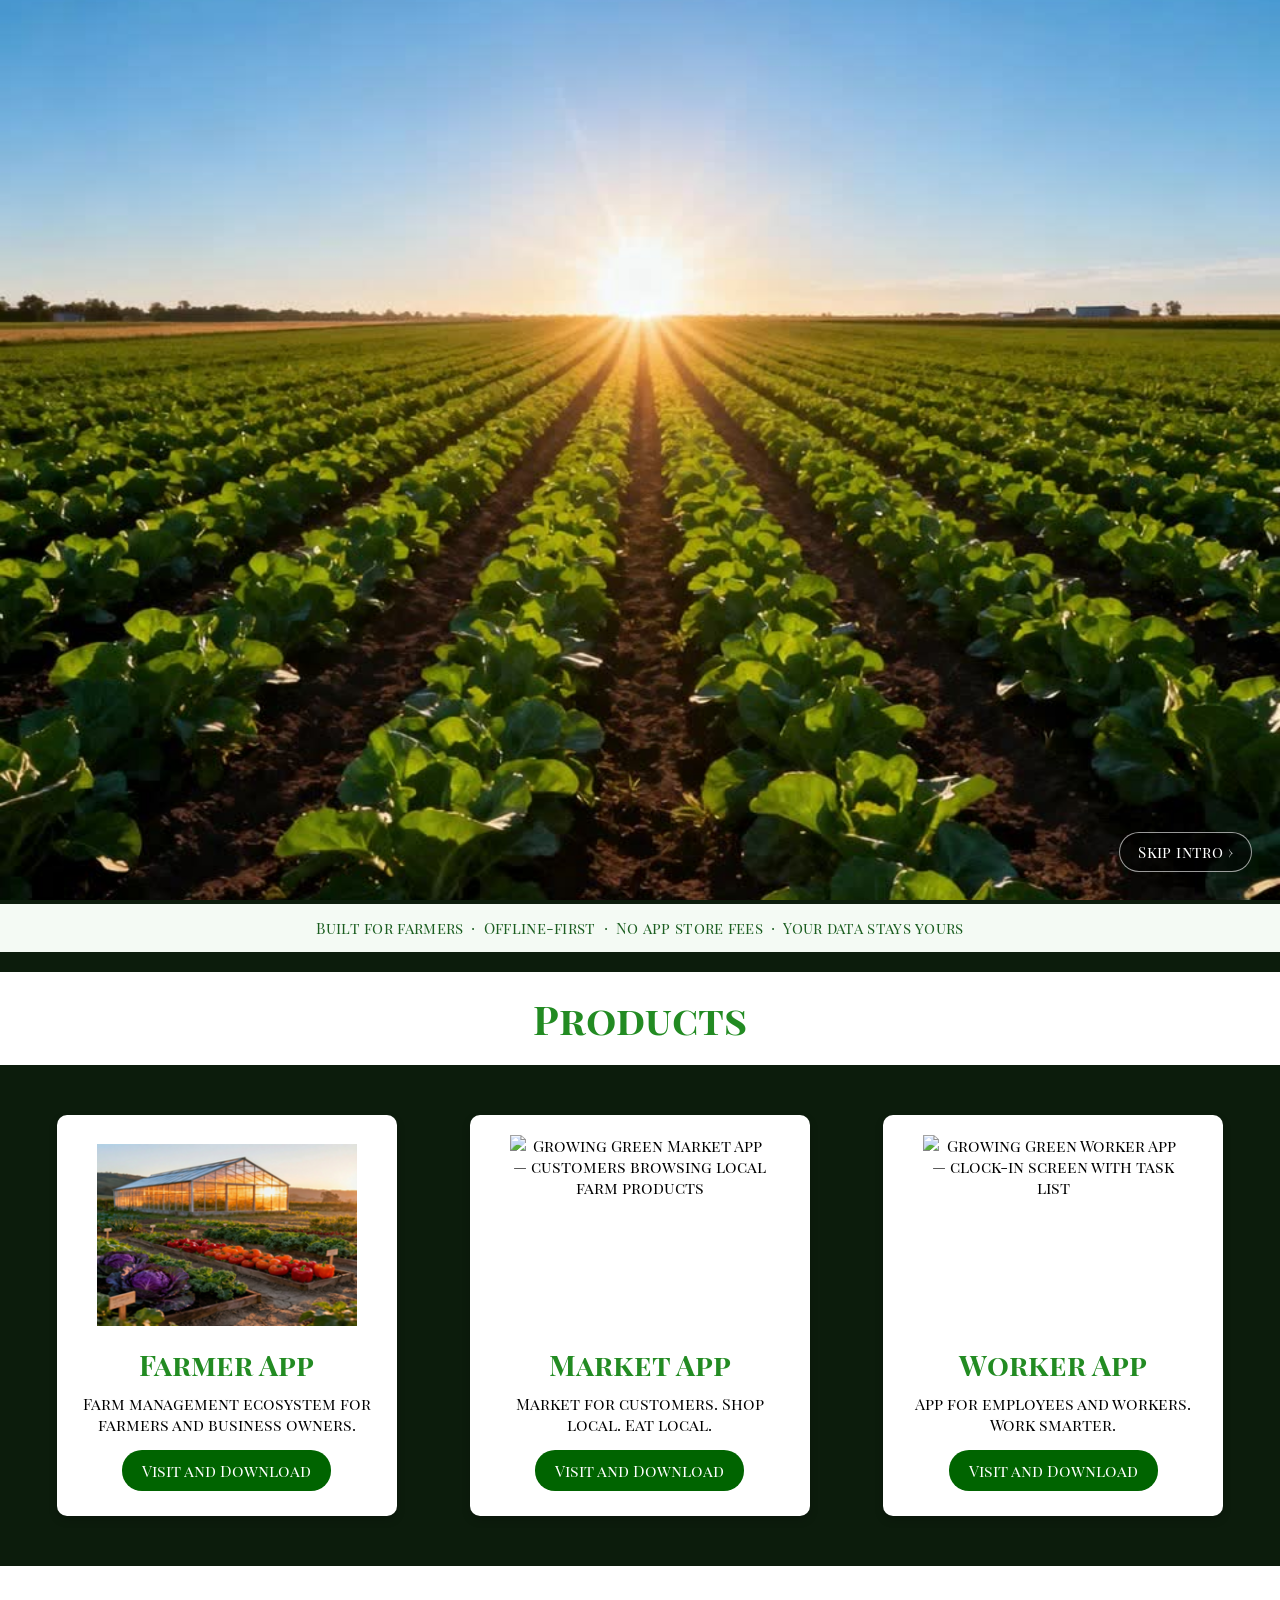
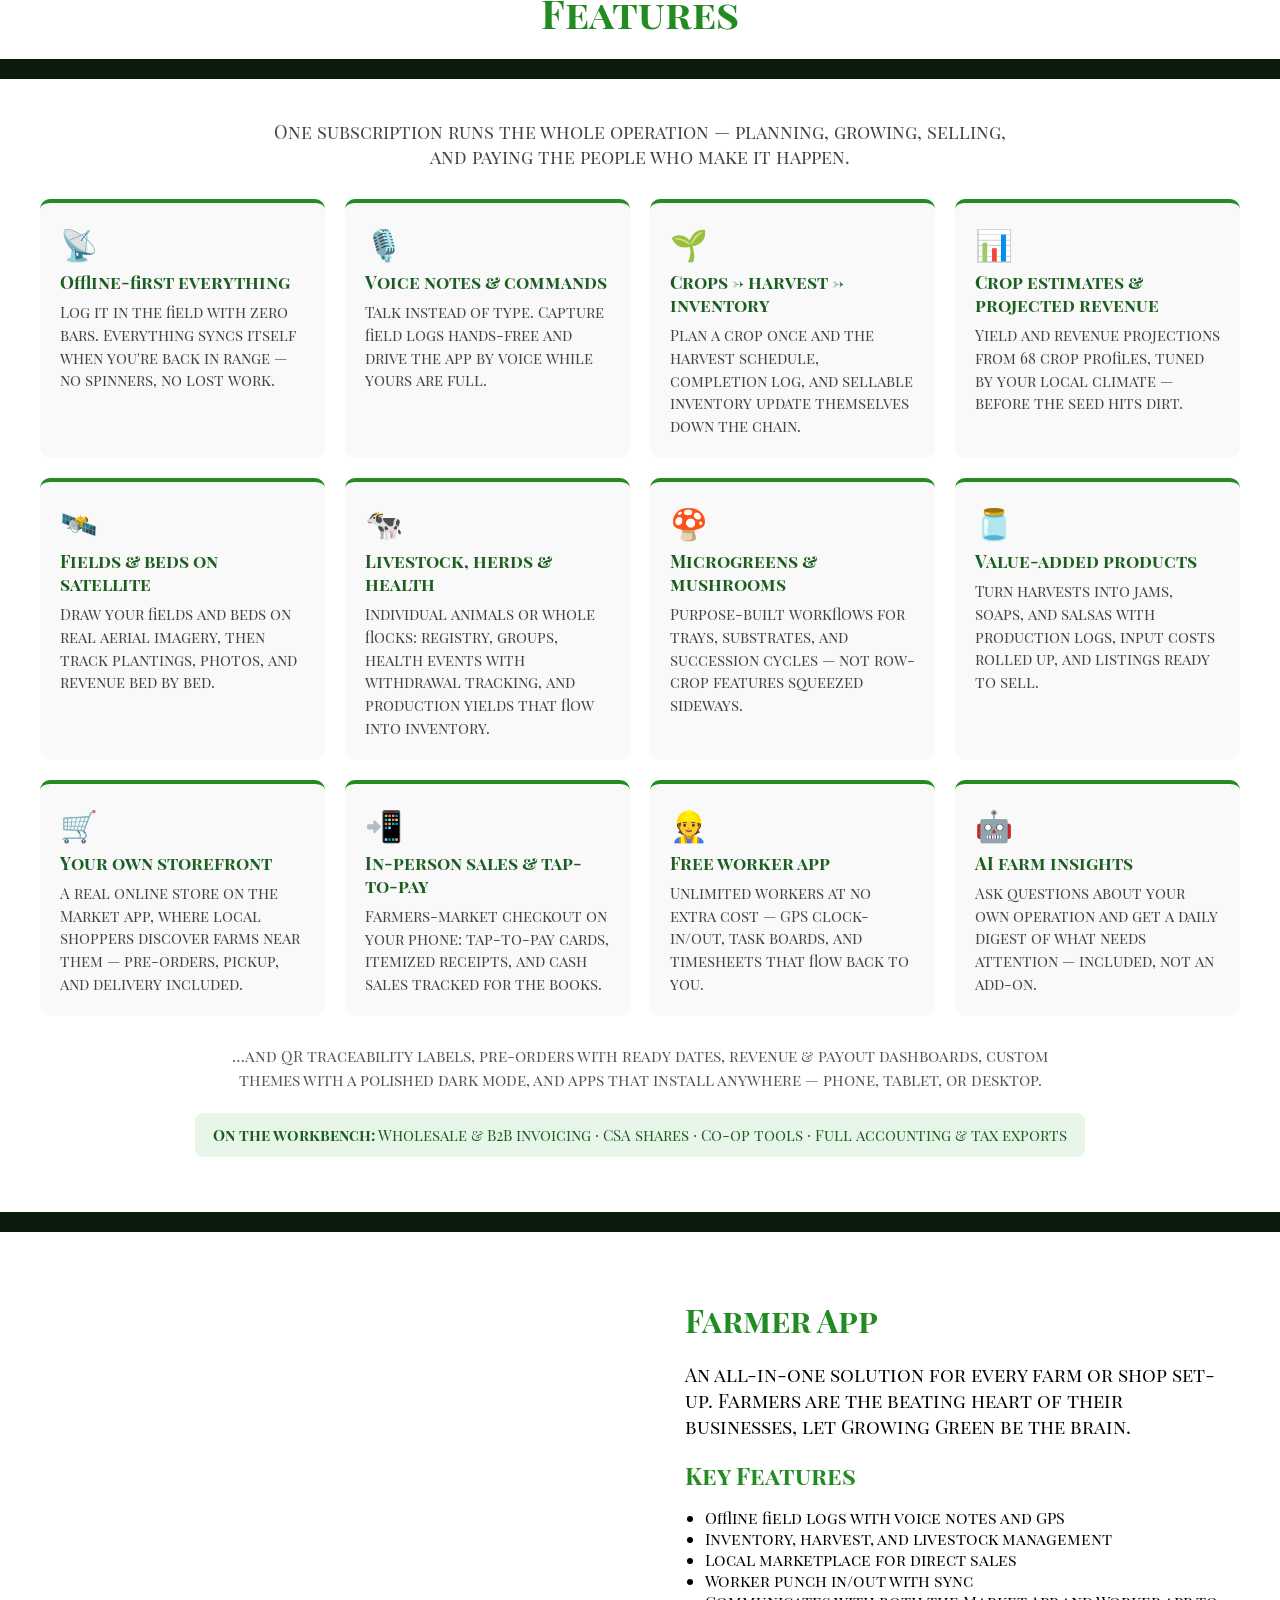
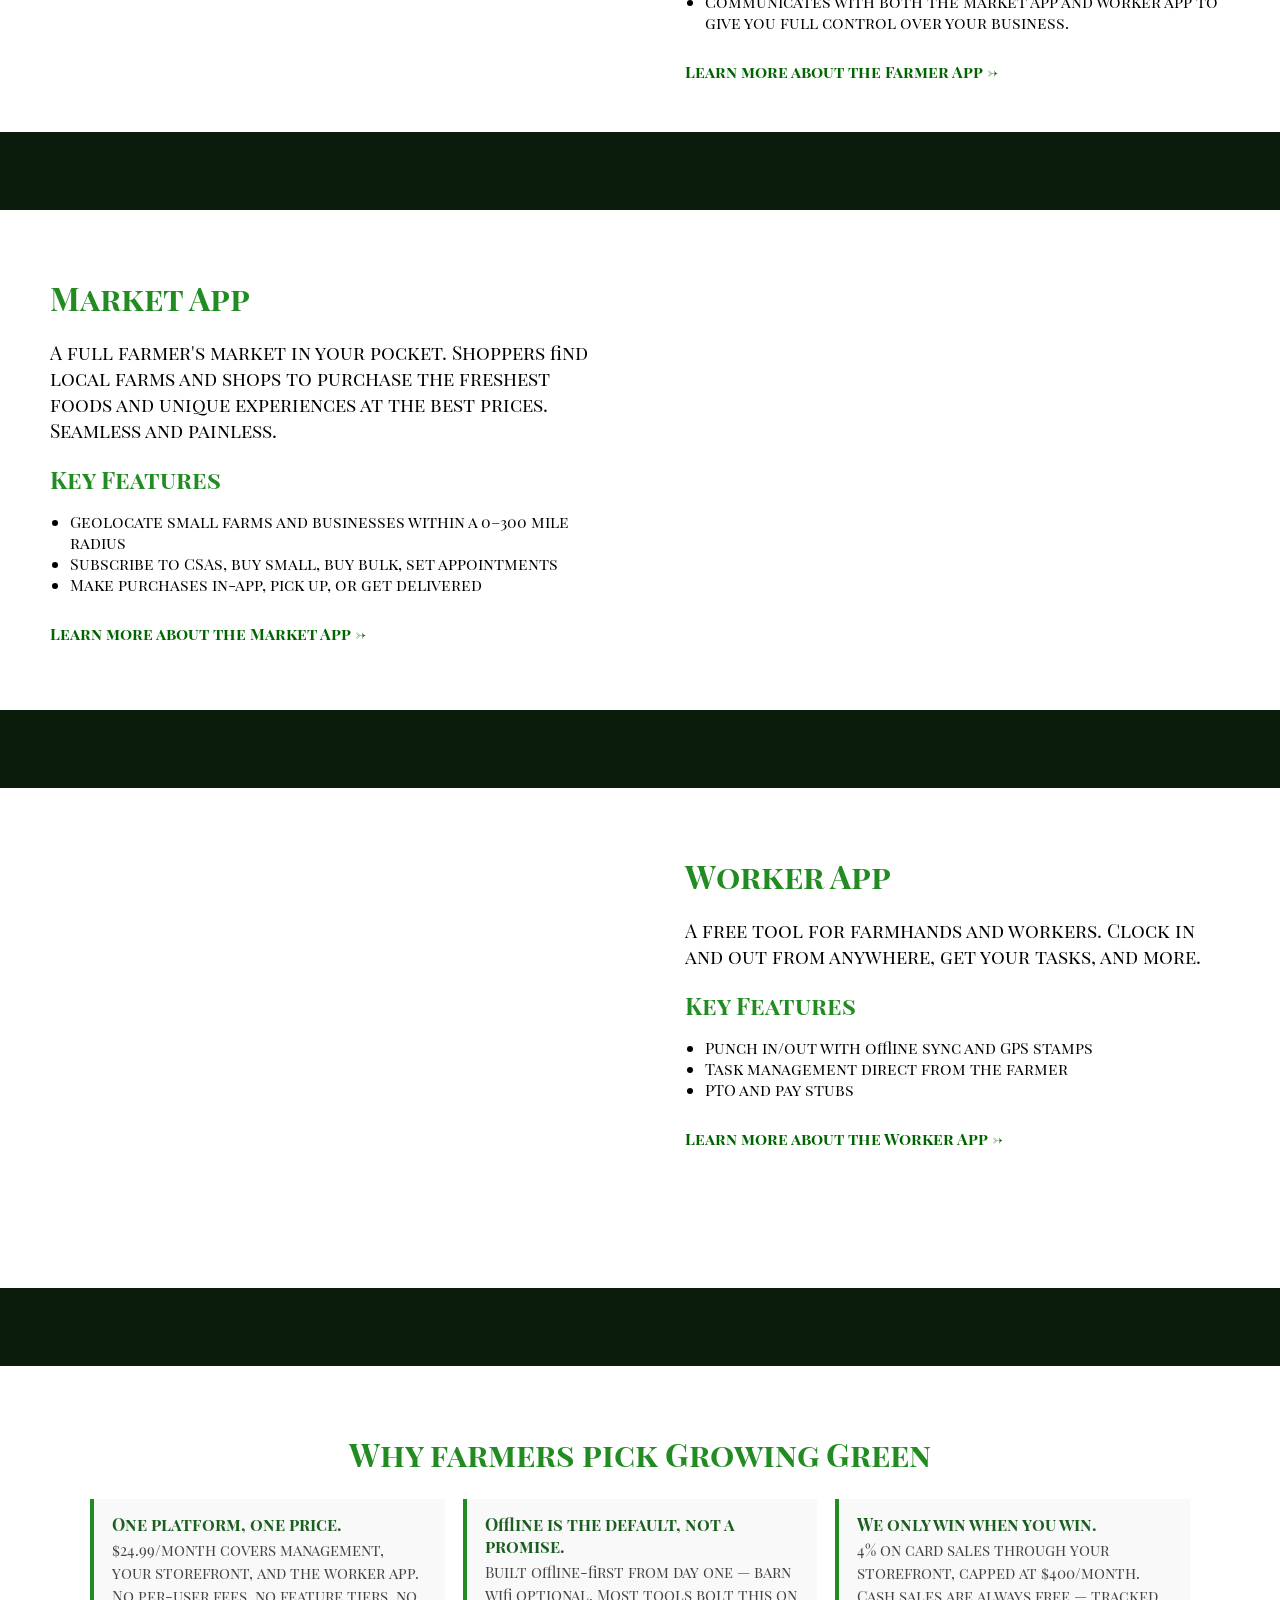
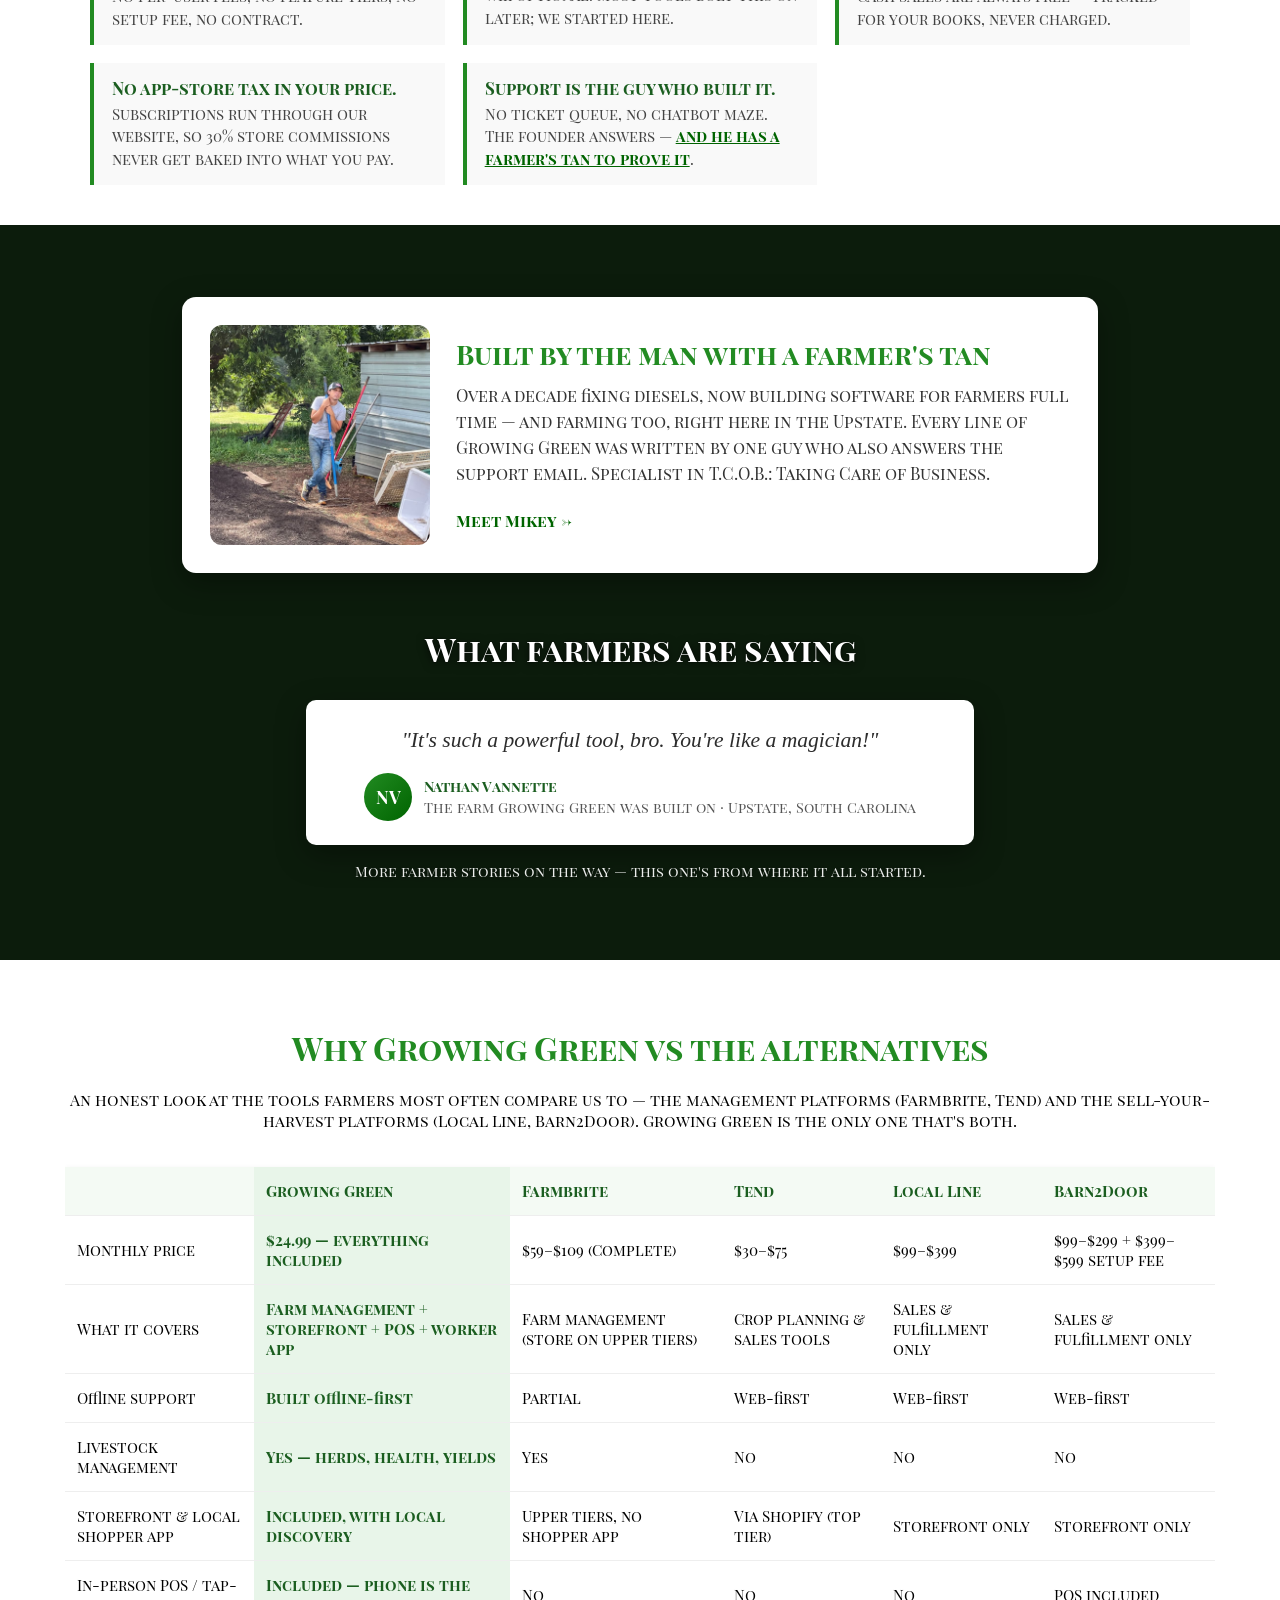
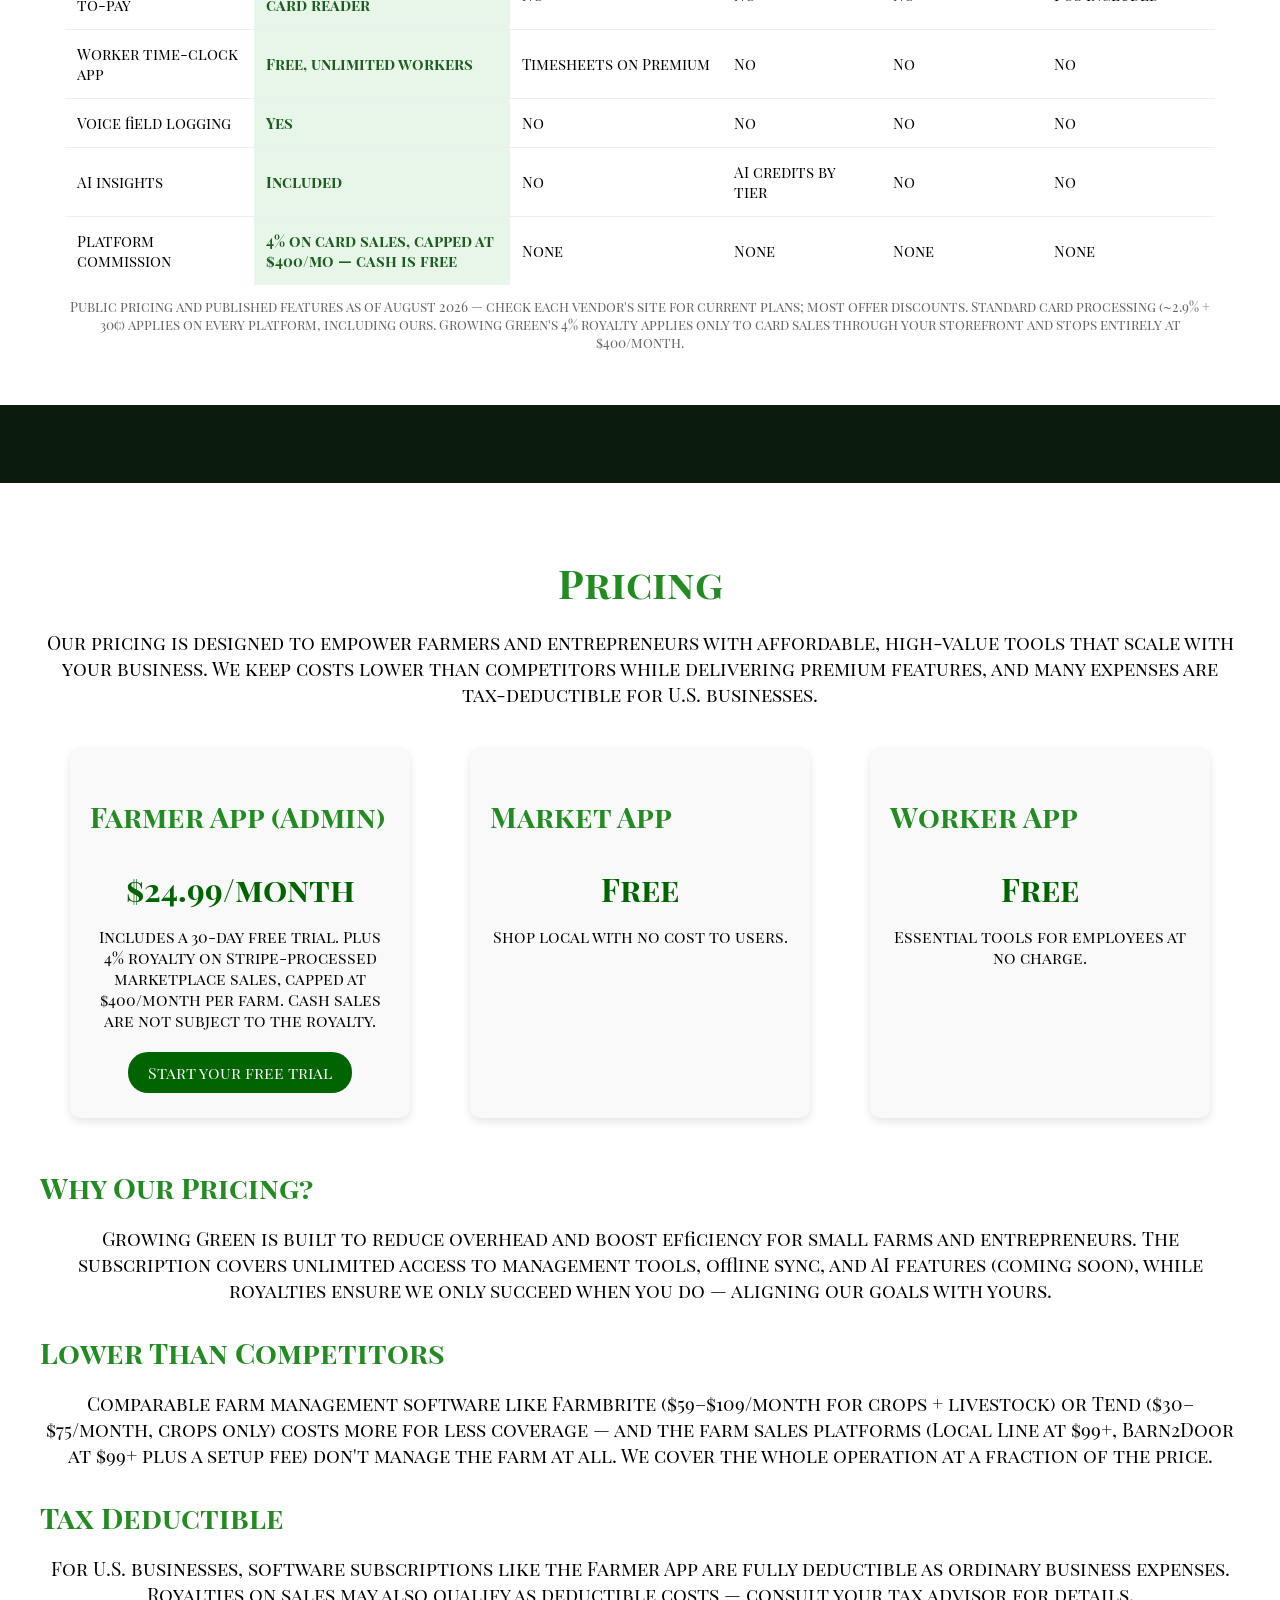
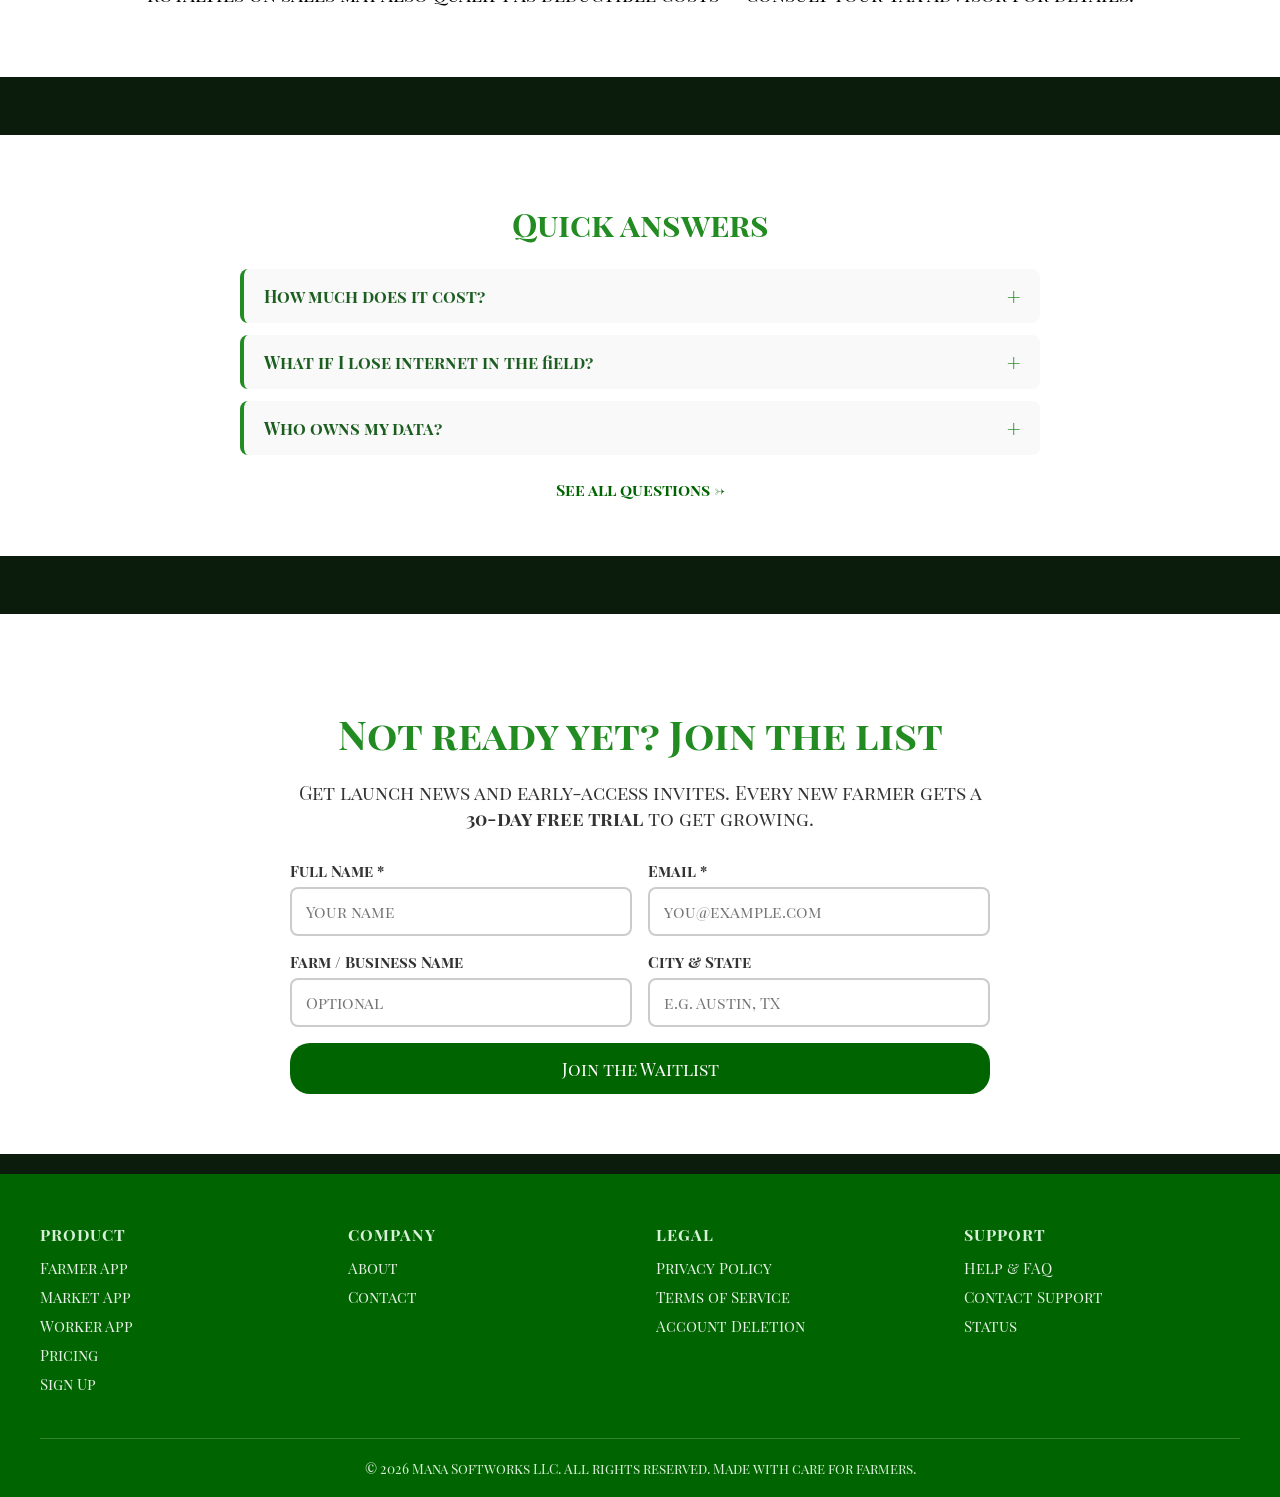
==== commit 84b53f5b: "Site revamp v1: cinematic intro, feature grid, founder page, comparison Built 2026-08-04 (docs/activ" ====
--- a/index.html
+++ b/index.html
@@ -18,11 +18,11 @@
   <meta property="og:url" content="https://growinggreen.app/">
   <meta property="og:title" content="Growing Green — Farm Management & Marketplace">
   <meta property="og:description" content="Offline-first farm management, voice-enabled field logging, and a built-in marketplace. Built for small and mid-size farms.">
-  <meta property="og:image" content="https://growinggreen.app/farm-sunset.jpg">
+  <meta property="og:image" content="https://growinggreen.app/assets/og-image.jpg">
   <meta name="twitter:card" content="summary_large_image">
   <meta name="twitter:title" content="Growing Green — Farm Management & Marketplace">
   <meta name="twitter:description" content="Offline-first farm management, voice-enabled field logging, and a built-in marketplace.">
-  <meta name="twitter:image" content="https://growinggreen.app/farm-sunset.jpg">
+  <meta name="twitter:image" content="https://growinggreen.app/assets/og-image.jpg">
 
   <!-- Fonts -->
   <link rel="preconnect" href="https://fonts.googleapis.com">
@@ -81,7 +81,19 @@
   }
   </script>
 </head>
-<body>
+<body class="gg-cinema">
+
+  <!-- Intro video overlay: plays once per visitor, muted, with Skip.
+       Ends on the exact frame used as the site background, so the fade-out
+       is seamless. Auto-skipped for prefers-reduced-motion, Save-Data,
+       autoplay-blocked, or slow-loading situations. -->
+  <div id="gg-intro" hidden>
+    <video id="gg-intro-video" muted playsinline preload="auto" poster="/assets/intro-poster.jpg" aria-hidden="true">
+      <source src="/assets/intro.mp4" type="video/mp4">
+    </video>
+    <button id="gg-intro-skip" type="button">Skip intro ›</button>
+  </div>
+
   <nav class="site-nav" aria-label="Main">
     <div class="site-nav-inner">
       <a class="site-nav-brand" href="/">
@@ -95,15 +107,18 @@
         <li><a href="#pricing">Pricing</a></li>
         <li><a href="/faq.html">FAQ</a></li>
         <li><a href="/support.html">Support</a></li>
-        <li><a class="nav-cta" href="#waitlist">Join Waitlist</a></li>
+        <li><a class="nav-cta" href="/signup.html">Sign Up</a></li>
       </ul>
     </div>
   </nav>
 
-  <header>
-    <h1>Growing Green</h1>
-    <p>Farm management and marketplace software for farmers and entrepreneurs.</p>
-    <a href="#waitlist" class="download cta-large hero-cta">Join the Waitlist — 30-day free trial</a>
+  <!-- Cinematic hero: the "Growing Green" wordmark is part of the frozen
+       video frame behind this section, so the hero itself stays minimal. -->
+  <header class="cinema-hero">
+    <h1 class="sr-only">Growing Green — Farm Management &amp; Marketplace</h1>
+    <p class="cinema-tagline">Farm management and marketplace software for farmers and entrepreneurs.</p>
+    <a href="/signup.html" class="download cta-large hero-cta">Start your 30-day free trial</a>
+    <span class="cinema-scroll-hint" aria-hidden="true">Scroll ↓</span>
   </header>
 
   <div class="trust-strip">
@@ -180,8 +195,78 @@
     </div>
   </section>
 
-  <section class="features-header">
+  <section class="features-header" id="features">
     <h2>Features</h2>
+  </section>
+
+  <section class="feature-grid-section">
+    <div class="feature-grid-container">
+      <p class="feature-grid-intro">One subscription runs the whole operation — planning, growing, selling, and paying the people who make it happen.</p>
+      <div class="feature-grid">
+        <div class="feature-card">
+          <div class="feature-icon" aria-hidden="true">📡</div>
+          <h3>Offline-first everything</h3>
+          <p>Log it in the field with zero bars. Everything syncs itself when you're back in range — no spinners, no lost work.</p>
+        </div>
+        <div class="feature-card">
+          <div class="feature-icon" aria-hidden="true">🎙️</div>
+          <h3>Voice notes &amp; commands</h3>
+          <p>Talk instead of type. Capture field logs hands-free and drive the app by voice while yours are full.</p>
+        </div>
+        <div class="feature-card">
+          <div class="feature-icon" aria-hidden="true">🌱</div>
+          <h3>Crops → harvest → inventory</h3>
+          <p>Plan a crop once and the harvest schedule, completion log, and sellable inventory update themselves down the chain.</p>
+        </div>
+        <div class="feature-card">
+          <div class="feature-icon" aria-hidden="true">📊</div>
+          <h3>Crop estimates &amp; projected revenue</h3>
+          <p>Yield and revenue projections from 68 crop profiles, tuned by your local climate — before the seed hits dirt.</p>
+        </div>
+        <div class="feature-card">
+          <div class="feature-icon" aria-hidden="true">🛰️</div>
+          <h3>Fields &amp; beds on satellite</h3>
+          <p>Draw your fields and beds on real aerial imagery, then track plantings, photos, and revenue bed by bed.</p>
+        </div>
+        <div class="feature-card">
+          <div class="feature-icon" aria-hidden="true">🐄</div>
+          <h3>Livestock, herds &amp; health</h3>
+          <p>Individual animals or whole flocks: registry, groups, health events with withdrawal tracking, and production yields that flow into inventory.</p>
+        </div>
+        <div class="feature-card">
+          <div class="feature-icon" aria-hidden="true">🍄</div>
+          <h3>Microgreens &amp; mushrooms</h3>
+          <p>Purpose-built workflows for trays, substrates, and succession cycles — not row-crop features squeezed sideways.</p>
+        </div>
+        <div class="feature-card">
+          <div class="feature-icon" aria-hidden="true">🫙</div>
+          <h3>Value-added products</h3>
+          <p>Turn harvests into jams, soaps, and salsas with production logs, input costs rolled up, and listings ready to sell.</p>
+        </div>
+        <div class="feature-card">
+          <div class="feature-icon" aria-hidden="true">🛒</div>
+          <h3>Your own storefront</h3>
+          <p>A real online store on the Market app, where local shoppers discover farms near them — pre-orders, pickup, and delivery included.</p>
+        </div>
+        <div class="feature-card">
+          <div class="feature-icon" aria-hidden="true">📲</div>
+          <h3>In-person sales &amp; tap-to-pay</h3>
+          <p>Farmers-market checkout on your phone: tap-to-pay cards, itemized receipts, and cash sales tracked for the books.</p>
+        </div>
+        <div class="feature-card">
+          <div class="feature-icon" aria-hidden="true">👷</div>
+          <h3>Free worker app</h3>
+          <p>Unlimited workers at no extra cost — GPS clock-in/out, task boards, and timesheets that flow back to you.</p>
+        </div>
+        <div class="feature-card">
+          <div class="feature-icon" aria-hidden="true">🤖</div>
+          <h3>AI farm insights</h3>
+          <p>Ask questions about your own operation and get a daily digest of what needs attention — included, not an add-on.</p>
+        </div>
+      </div>
+      <p class="feature-more">…and QR traceability labels, pre-orders with ready dates, revenue &amp; payout dashboards, custom themes with a polished dark mode, and apps that install anywhere — phone, tablet, or desktop.</p>
+      <p class="feature-coming"><strong>On the workbench:</strong> Wholesale &amp; B2B invoicing · CSA shares · Co-op tools · Full accounting &amp; tax exports</p>
+    </div>
   </section>
 
   <section class="farmer-app-showcase">
@@ -255,66 +340,170 @@
 
   <div class="section-divider"></div>
 
+  <section class="selling-points-section">
+    <div class="selling-points-container">
+      <h2>Why farmers pick Growing Green</h2>
+      <div class="selling-points-grid">
+        <div class="selling-point">
+          <strong>One platform, one price.</strong>
+          <span>$24.99/month covers management, your storefront, and the worker app. No per-user fees, no feature tiers, no setup fee, no contract.</span>
+        </div>
+        <div class="selling-point">
+          <strong>Offline is the default, not a promise.</strong>
+          <span>Built offline-first from day one — barn wifi optional. Most tools bolt this on later; we started here.</span>
+        </div>
+        <div class="selling-point">
+          <strong>We only win when you win.</strong>
+          <span>4% on card sales through your storefront, capped at $400/month. Cash sales are always free — tracked for your books, never charged.</span>
+        </div>
+        <div class="selling-point">
+          <strong>No app-store tax in your price.</strong>
+          <span>Subscriptions run through our website, so 30% store commissions never get baked into what you pay.</span>
+        </div>
+        <div class="selling-point">
+          <strong>Support is the guy who built it.</strong>
+          <span>No ticket queue, no chatbot maze. The founder answers — <a href="/about.html">and he has a farmer's tan to prove it</a>.</span>
+        </div>
+      </div>
+    </div>
+  </section>
+
+  <div class="section-divider"></div>
+
+  <section class="founder-blurb-section">
+    <div class="founder-blurb-card">
+      <img class="founder-blurb-photo" src="/assets/founder-mikey.jpg" alt="Mikey Floyd, founder of Mana Softworks, leaning on a rake at the farm" loading="lazy" width="220" height="220">
+      <div class="founder-blurb-text">
+        <h2>Built by the man with a farmer's tan</h2>
+        <p>Over a decade fixing diesels, now building software for farmers full time — and farming too, right here in the Upstate. Every line of Growing Green was written by one guy who also answers the support email. Specialist in T.C.O.B.: Taking Care of Business.</p>
+        <a class="showcase-cta" href="/about.html">Meet Mikey →</a>
+      </div>
+    </div>
+  </section>
+
+  <section class="testimonials-section testimonial-solo">
+    <div class="testimonials-container">
+      <h2>What farmers are saying</h2>
+      <div class="testimonial-card testimonial-card-solo">
+        <p class="testimonial-quote">"It's such a powerful tool, bro. You're like a magician!"</p>
+        <div class="testimonial-attribution">
+          <div class="testimonial-avatar" aria-hidden="true">NV</div>
+          <div class="testimonial-meta"><strong>Nathan Vannette</strong> The farm Growing Green was built on · Upstate, South Carolina</div>
+        </div>
+      </div>
+      <p class="testimonial-note">More farmer stories on the way — this one's from where it all started.</p>
+    </div>
+  </section>
+
+  <div class="section-divider"></div>
+
   <section class="comparison-section">
     <div class="comparison-container">
       <h2>Why Growing Green vs the alternatives</h2>
-      <p>Honest comparison against the two farm/operations tools we hear about most often.</p>
-      <table class="comparison-table">
-        <thead>
-          <tr>
-            <th></th>
-            <th class="gg-col">Growing Green</th>
-            <th>Farmbrite</th>
-            <th>SafetyCulture</th>
-          </tr>
-        </thead>
-        <tbody>
-          <tr>
-            <td>Monthly price</td>
-            <td class="gg-col">$24.99</td>
-            <td>$59</td>
-            <td>~$50 / user</td>
-          </tr>
-          <tr>
-            <td>Offline support</td>
-            <td class="gg-col">Full (built offline-first)</td>
-            <td>Limited</td>
-            <td>Limited</td>
-          </tr>
-          <tr>
-            <td>Marketplace included</td>
-            <td class="gg-col">Yes</td>
-            <td>No</td>
-            <td>No</td>
-          </tr>
-          <tr>
-            <td>Voice field logging</td>
-            <td class="gg-col">Yes</td>
-            <td>No</td>
-            <td>No</td>
-          </tr>
-          <tr>
-            <td>Worker / employee app</td>
-            <td class="gg-col">Free, included</td>
-            <td>Add-on</td>
-            <td>Add-on</td>
-          </tr>
-          <tr>
-            <td>Transaction model</td>
-            <td class="gg-col">4% royalty, capped at $400/mo</td>
-            <td>N/A</td>
-            <td>N/A</td>
-          </tr>
-        </tbody>
-      </table>
-      <p class="comparison-note">Pricing reflects publicly listed plans at time of writing. Cash sales on Growing Green are tracked for bookkeeping but excluded from the royalty.</p>
-    </div>
-  </section>
-
-  <!-- Testimonials section removed 2026-07-01: the drafted quotes used invented
-       names/farms (FTC endorsement risk). Markup template preserved in
-       WEBSITE_ROADMAP.md — restore only with REAL beta-farmer quotes and written
-       permission to use their name/farm. -->
+      <p>An honest look at the tools farmers most often compare us to — the management platforms (Farmbrite, Tend) and the sell-your-harvest platforms (Local Line, Barn2Door). Growing Green is the only one that's both.</p>
+      <div class="comparison-scroll">
+        <table class="comparison-table">
+          <thead>
+            <tr>
+              <th></th>
+              <th class="gg-col">Growing Green</th>
+              <th>Farmbrite</th>
+              <th>Tend</th>
+              <th>Local Line</th>
+              <th>Barn2Door</th>
+            </tr>
+          </thead>
+          <tbody>
+            <tr>
+              <td>Monthly price</td>
+              <td class="gg-col">$24.99 — everything included</td>
+              <td>$59–$109 (Complete)</td>
+              <td>$30–$75</td>
+              <td>$99–$399</td>
+              <td>$99–$299 + $399–$599 setup fee</td>
+            </tr>
+            <tr>
+              <td>What it covers</td>
+              <td class="gg-col">Farm management + storefront + POS + worker app</td>
+              <td>Farm management (store on upper tiers)</td>
+              <td>Crop planning &amp; sales tools</td>
+              <td>Sales &amp; fulfillment only</td>
+              <td>Sales &amp; fulfillment only</td>
+            </tr>
+            <tr>
+              <td>Offline support</td>
+              <td class="gg-col">Built offline-first</td>
+              <td>Partial</td>
+              <td>Web-first</td>
+              <td>Web-first</td>
+              <td>Web-first</td>
+            </tr>
+            <tr>
+              <td>Livestock management</td>
+              <td class="gg-col">Yes — herds, health, yields</td>
+              <td>Yes</td>
+              <td>No</td>
+              <td>No</td>
+              <td>No</td>
+            </tr>
+            <tr>
+              <td>Storefront &amp; local shopper app</td>
+              <td class="gg-col">Included, with local discovery</td>
+              <td>Upper tiers, no shopper app</td>
+              <td>Via Shopify (top tier)</td>
+              <td>Storefront only</td>
+              <td>Storefront only</td>
+            </tr>
+            <tr>
+              <td>In-person POS / tap-to-pay</td>
+              <td class="gg-col">Included — phone is the card reader</td>
+              <td>No</td>
+              <td>No</td>
+              <td>No</td>
+              <td>POS included</td>
+            </tr>
+            <tr>
+              <td>Worker time-clock app</td>
+              <td class="gg-col">Free, unlimited workers</td>
+              <td>Timesheets on Premium</td>
+              <td>No</td>
+              <td>No</td>
+              <td>No</td>
+            </tr>
+            <tr>
+              <td>Voice field logging</td>
+              <td class="gg-col">Yes</td>
+              <td>No</td>
+              <td>No</td>
+              <td>No</td>
+              <td>No</td>
+            </tr>
+            <tr>
+              <td>AI insights</td>
+              <td class="gg-col">Included</td>
+              <td>No</td>
+              <td>AI credits by tier</td>
+              <td>No</td>
+              <td>No</td>
+            </tr>
+            <tr>
+              <td>Platform commission</td>
+              <td class="gg-col">4% on card sales, capped at $400/mo — cash is free</td>
+              <td>None</td>
+              <td>None</td>
+              <td>None</td>
+              <td>None</td>
+            </tr>
+          </tbody>
+        </table>
+      </div>
+      <p class="comparison-note">Public pricing and published features as of August 2026 — check each vendor's site for current plans; most offer discounts. Standard card processing (~2.9% + 30¢) applies on every platform, including ours. Growing Green's 4% royalty applies only to card sales through your storefront and stops entirely at $400/month.</p>
+    </div>
+  </section>
+
+  <!-- Testimonials: restored 2026-08-05 with a REAL quote (Nathan Vannette,
+       used with permission). Add more cards only with real quotes + written
+       permission — 3-card grid template preserved in WEBSITE_ROADMAP.md. -->
 
   <div class="section-divider"></div>
 
@@ -328,6 +517,7 @@
           <h3>Farmer App (Admin)</h3>
           <p class="price">$24.99/month</p>
           <p>Includes a 30-day free trial. Plus 4% royalty on Stripe-processed marketplace sales, capped at $400/month per farm. Cash sales are not subject to the royalty.</p>
+          <a href="/signup.html" class="download">Start your free trial</a>
         </div>
         <div class="tier">
           <h3>Market App</h3>
@@ -345,7 +535,7 @@
       <p>Growing Green is built to reduce overhead and boost efficiency for small farms and entrepreneurs. The subscription covers unlimited access to management tools, offline sync, and AI features (coming soon), while royalties ensure we only succeed when you do — aligning our goals with yours.</p>
 
       <h3>Lower Than Competitors</h3>
-      <p>Comparable farm management software like Farmbrite ($59/month) or SafetyCulture (~$50/month per user) often costs 25–50% more. We offer similar or better features at a fraction of the price, making advanced agtech accessible without breaking the bank.</p>
+      <p>Comparable farm management software like Farmbrite ($59–$109/month for crops + livestock) or Tend ($30–$75/month, crops only) costs more for less coverage — and the farm sales platforms (Local Line at $99+, Barn2Door at $99+ plus a setup fee) don't manage the farm at all. We cover the whole operation at a fraction of the price.</p>
 
       <h3>Tax Deductible</h3>
       <p>For U.S. businesses, software subscriptions like the Farmer App are fully deductible as ordinary business expenses. Royalties on sales may also qualify as deductible costs — consult your tax advisor for details.</p>
@@ -367,7 +557,7 @@
       </details>
       <details class="faq-item">
         <summary>Who owns my data?</summary>
-        <p>You do. Always. You can export your data as CSV at any time, and if you delete your account it's purged from active storage within 30 days.</p>
+        <p>You do. Always. You can export your data at any time, and if you delete your account it's purged from active storage within 30 days.</p>
       </details>
       <p class="faq-see-all"><a href="/faq.html">See all questions →</a></p>
     </div>
@@ -377,8 +567,8 @@
 
   <section id="waitlist" class="waitlist-section">
     <div class="waitlist-container">
-      <h2>Join the Waitlist</h2>
-      <p>Be the first to know when Growing Green launches. Every new farmer gets a <strong>30-day free trial</strong> to get growing.</p>
+      <h2>Not ready yet? Join the list</h2>
+      <p>Get launch news and early-access invites. Every new farmer gets a <strong>30-day free trial</strong> to get growing.</p>
 
       <form id="waitlist-form" class="waitlist-form">
         <div class="form-row">
@@ -417,6 +607,7 @@
           <li><a href="https://shop.growinggreen.app">Market App</a></li>
           <li><a href="https://team.growinggreen.app">Worker App</a></li>
           <li><a href="#pricing">Pricing</a></li>
+          <li><a href="/signup.html">Sign Up</a></li>
         </ul>
       </div>
       <div class="site-footer-col">
@@ -447,6 +638,50 @@
       © 2026 Mana Softworks LLC. All rights reserved. Made with care for farmers.
     </div>
   </footer>
+
+  <script>
+    // Intro video: play once per visitor, then hand off to the identical
+    // freeze-frame background. Skipped automatically for reduced-motion,
+    // Save-Data, blocked autoplay, or a slow-loading video.
+    (function() {
+      var KEY = 'gg_intro_seen_v1';
+      var ov = document.getElementById('gg-intro');
+      if (!ov) return;
+      try {
+        var conn = navigator.connection || {};
+        var reduced = window.matchMedia && window.matchMedia('(prefers-reduced-motion: reduce)').matches;
+        // Portrait phones skip straight to the freeze-frame background:
+        // the square video would cover-crop the wordmark, and skipping
+        // saves ~2.7MB of mobile data. (Doesn't set the seen-flag, so a
+        // desktop visit still gets the intro.)
+        var portraitPhone = window.matchMedia && window.matchMedia('(orientation: portrait) and (max-width: 820px)').matches;
+        if (localStorage.getItem(KEY) || reduced || conn.saveData || portraitPhone) { ov.remove(); return; }
+      } catch (e) { ov.remove(); return; }
+
+      var vid = document.getElementById('gg-intro-video');
+      var done = false;
+      function finish() {
+        if (done) return;
+        done = true;
+        try { localStorage.setItem(KEY, '1'); } catch (e) {}
+        document.documentElement.classList.remove('gg-intro-lock');
+        ov.classList.add('gg-intro-out');
+        setTimeout(function() { ov.remove(); }, 950);
+      }
+
+      ov.hidden = false;
+      document.documentElement.classList.add('gg-intro-lock');
+      document.getElementById('gg-intro-skip').addEventListener('click', finish);
+      vid.addEventListener('ended', finish);
+      vid.addEventListener('error', finish);
+      var p = vid.play();
+      if (p && p.catch) { p.catch(finish); }
+      // If it hasn't actually started playing within 3s, don't hold the page hostage.
+      setTimeout(function() { if (vid.paused || vid.readyState < 2) finish(); }, 3000);
+      // Absolute backstop.
+      setTimeout(finish, 14000);
+    })();
+  </script>
 
   <script>
     // Mobile nav toggle
--- a/style.css
+++ b/style.css
@@ -1377,3 +1377,418 @@
   }
   .showcase-images img:not(:first-child) { display: none; }
 }
+
+/* =========================================================
+   Cinematic revamp (2026-08) — intro video + freeze-frame
+   background. The background image is the FINAL FRAME of
+   /assets/intro.mp4, so the intro's fade-out lands on
+   identical pixels (both use center/cover geometry).
+   ========================================================= */
+
+/* Screen-reader-only utility */
+.sr-only {
+  position: absolute;
+  width: 1px;
+  height: 1px;
+  padding: 0;
+  margin: -1px;
+  overflow: hidden;
+  clip: rect(0, 0, 0, 0);
+  white-space: nowrap;
+  border: 0;
+}
+
+/* Scroll lock while the intro plays */
+html.gg-intro-lock,
+html.gg-intro-lock body { overflow: hidden; }
+
+/* Full-screen intro overlay */
+#gg-intro {
+  position: fixed;
+  inset: 0;
+  z-index: 1000;
+  background-color: #050b05;
+  opacity: 1;
+  transition: opacity 0.9s ease;
+}
+
+#gg-intro.gg-intro-out {
+  opacity: 0;
+  pointer-events: none;
+}
+
+#gg-intro video {
+  width: 100%;
+  height: 100%;
+  object-fit: cover;
+  object-position: center;
+  display: block;
+}
+
+#gg-intro-skip {
+  position: absolute;
+  bottom: 28px;
+  right: 28px;
+  z-index: 1001;
+  background: rgba(0, 0, 0, 0.45);
+  color: white;
+  border: 1px solid rgba(255, 255, 255, 0.6);
+  border-radius: 20px;
+  padding: 9px 18px;
+  font-family: inherit;
+  font-size: 0.95em;
+  letter-spacing: 0.4px;
+  cursor: pointer;
+}
+
+#gg-intro-skip:hover { background: rgba(0, 0, 0, 0.7); }
+
+/* Freeze-frame page background as a fixed layer (works on iOS, where
+   background-attachment: fixed does not), plus a readability scrim. */
+body.gg-cinema { background-color: #0c1c0c; }
+
+body.gg-cinema::before {
+  content: "";
+  position: fixed;
+  inset: 0;
+  z-index: -2;
+  background: url('/assets/hero-freeze.jpg') center / cover no-repeat #228B22;
+}
+
+body.gg-cinema::after {
+  content: "";
+  position: fixed;
+  inset: 0;
+  z-index: -1;
+  background: linear-gradient(
+    to bottom,
+    rgba(4, 24, 4, 0.08) 0%,
+    rgba(4, 24, 4, 0.28) 45%,
+    rgba(4, 24, 4, 0.52) 100%
+  );
+  pointer-events: none;
+}
+
+/* Hero: minimal content — the wordmark lives in the background art */
+header.cinema-hero {
+  background-image: none;
+  background-color: transparent;
+  min-height: 88vh;
+  display: flex;
+  flex-direction: column;
+  justify-content: flex-end;
+  align-items: center;
+  padding: 0 20px 56px;
+}
+
+header.cinema-hero::before { content: none; }
+
+.cinema-tagline {
+  font-size: 1.25em;
+  color: white;
+  max-width: 640px;
+  margin: 0 0 6px;
+  text-shadow: 0 2px 10px rgba(0, 0, 0, 0.65), 0 0 2px rgba(0, 0, 0, 0.8);
+}
+
+.cinema-scroll-hint {
+  margin-top: 26px;
+  color: rgba(255, 255, 255, 0.9);
+  font-size: 0.9em;
+  letter-spacing: 1.5px;
+  text-shadow: 0 1px 6px rgba(0, 0, 0, 0.7);
+  animation: gg-bob 2.2s ease-in-out infinite;
+}
+
+@keyframes gg-bob {
+  0%, 100% { transform: translateY(0); }
+  50% { transform: translateY(6px); }
+}
+
+/* Section gaps reveal the background photo instead of a painted border */
+body.gg-cinema .section-divider {
+  border-bottom: none;
+  height: 38px;
+  margin: 0;
+  background: transparent;
+}
+
+/* Sub-page hero variant over the cinematic background (About, etc.) */
+.page-hero-cinema {
+  background-image: none;
+  background-color: transparent;
+  padding: 120px 20px 70px;
+}
+
+.page-hero-cinema::before { content: none; }
+
+.page-hero-cinema h1,
+.page-hero-cinema p {
+  text-shadow: 0 2px 10px rgba(0, 0, 0, 0.65), 0 0 2px rgba(0, 0, 0, 0.8);
+}
+
+/* =========================================================
+   Feature grid ("Features" section)
+   ========================================================= */
+.feature-grid-section {
+  background-color: white;
+  color: black;
+  padding: 40px 20px;
+  margin: 20px 0;
+}
+
+.feature-grid-container {
+  max-width: 1200px;
+  margin: 0 auto;
+}
+
+.feature-grid-intro {
+  font-size: 1.15em;
+  color: #444;
+  max-width: 760px;
+  margin: 0 auto 30px;
+}
+
+.feature-grid {
+  display: grid;
+  grid-template-columns: repeat(auto-fit, minmax(250px, 1fr));
+  gap: 20px;
+  text-align: left;
+}
+
+.feature-card {
+  background-color: #f9f9f9;
+  border-top: 4px solid #228B22;
+  border-radius: 10px;
+  padding: 20px;
+}
+
+.feature-card .feature-icon {
+  font-size: 1.9em;
+  margin-bottom: 6px;
+}
+
+.feature-card h3 {
+  color: #1b5e20;
+  font-size: 1.1em;
+  margin: 6px 0 8px;
+}
+
+.feature-card p {
+  color: #444;
+  font-size: 0.95em;
+  line-height: 1.5;
+  margin: 0;
+}
+
+.feature-more {
+  max-width: 820px;
+  margin: 28px auto 10px;
+  color: #555;
+  font-size: 0.98em;
+  line-height: 1.55;
+}
+
+.feature-coming {
+  display: inline-block;
+  background-color: #e8f5e9;
+  color: #1b5e20;
+  border-radius: 8px;
+  padding: 12px 18px;
+  margin-top: 10px;
+  font-size: 0.95em;
+}
+
+/* =========================================================
+   Selling points ("Why farmers pick Growing Green")
+   ========================================================= */
+.selling-points-section {
+  background-color: white;
+  color: black;
+  padding: 40px 20px;
+  margin: 20px 0;
+}
+
+.selling-points-container {
+  max-width: 1100px;
+  margin: 0 auto;
+}
+
+.selling-points-container h2 {
+  font-size: 2em;
+  color: #228B22;
+  margin-bottom: 24px;
+}
+
+.selling-points-grid {
+  display: grid;
+  grid-template-columns: repeat(auto-fit, minmax(300px, 1fr));
+  gap: 18px;
+  text-align: left;
+}
+
+.selling-point {
+  border-left: 4px solid #228B22;
+  background-color: #f9f9f9;
+  padding: 14px 18px;
+}
+
+.selling-point strong {
+  display: block;
+  color: #1b5e20;
+  font-size: 1.05em;
+  margin-bottom: 4px;
+}
+
+.selling-point span {
+  color: #444;
+  font-size: 0.95em;
+  line-height: 1.5;
+}
+
+.selling-point a {
+  color: #006400;
+  font-weight: 700;
+}
+
+/* =========================================================
+   Founder blurb card (homepage) — floats on the photo background
+   ========================================================= */
+.founder-blurb-section {
+  padding: 14px 20px;
+  background: transparent;
+}
+
+.founder-blurb-card {
+  display: flex;
+  align-items: center;
+  gap: 26px;
+  background-color: white;
+  color: black;
+  border-radius: 14px;
+  box-shadow: 0 10px 30px rgba(0, 0, 0, 0.35);
+  max-width: 860px;
+  margin: 0 auto;
+  padding: 28px;
+  text-align: left;
+}
+
+.founder-blurb-photo {
+  width: 220px;
+  height: 220px;
+  object-fit: cover;
+  border-radius: 12px;
+  flex-shrink: 0;
+}
+
+.founder-blurb-text h2 {
+  color: #228B22;
+  font-size: 1.7em;
+  margin: 0 0 10px;
+}
+
+.founder-blurb-text p {
+  color: #333;
+  font-size: 1.05em;
+  line-height: 1.55;
+  margin: 0 0 12px;
+}
+
+/* =========================================================
+   Comparison table: 5-column horizontal-scroll treatment
+   ========================================================= */
+.comparison-container { max-width: 1150px; }
+
+.comparison-scroll {
+  overflow-x: auto;
+  -webkit-overflow-scrolling: touch;
+}
+
+.comparison-scroll .comparison-table { min-width: 880px; }
+
+/* About page founder photo */
+.founder-photo-img {
+  width: 220px;
+  height: 220px;
+  object-fit: cover;
+  border-radius: 12px;
+  flex-shrink: 0;
+}
+
+/* =========================================================
+   Cinematic responsive + motion preferences
+   ========================================================= */
+/* Portrait phones: swap to a blur-extended portrait plate so the baked-in
+   wordmark isn't cover-cropped. The intro script also skips the video here
+   (instant load, no mobile-data spend) — see index.html. */
+@media (orientation: portrait) and (max-width: 820px) {
+  body.gg-cinema::before {
+    background-image: url('/assets/hero-freeze-portrait.jpg');
+  }
+}
+
+@media (max-width: 768px) {
+  header.cinema-hero {
+    min-height: 74vh;
+    padding: 0 20px 44px;
+  }
+
+  .founder-blurb-card {
+    flex-direction: column;
+    text-align: center;
+  }
+
+  .founder-blurb-photo {
+    width: 170px;
+    height: 170px;
+  }
+
+  #gg-intro-skip {
+    bottom: 18px;
+    right: 18px;
+  }
+
+  .page-hero-cinema { padding: 80px 20px 50px; }
+}
+
+@media (prefers-reduced-motion: reduce) {
+  .cinema-scroll-hint { animation: none; }
+  #gg-intro { transition: none; }
+}
+
+/* =========================================================
+   Solo testimonial (real quotes only) — floats on the
+   cinematic background like the founder card
+   ========================================================= */
+.testimonial-solo {
+  background: transparent;
+  padding: 14px 20px 6px;
+}
+
+.testimonial-solo .testimonials-container h2 {
+  color: white;
+  text-shadow: 0 2px 10px rgba(0, 0, 0, 0.65), 0 0 2px rgba(0, 0, 0, 0.8);
+}
+
+.testimonial-card-solo {
+  width: auto;
+  max-width: 620px;
+  margin: 0 auto;
+  box-shadow: 0 10px 30px rgba(0, 0, 0, 0.35);
+}
+
+.testimonial-card-solo .testimonial-quote {
+  font-size: 1.35em;
+  text-align: center;
+}
+
+.testimonial-card-solo .testimonial-attribution {
+  justify-content: center;
+}
+
+.testimonial-note {
+  color: rgba(255, 255, 255, 0.92);
+  text-shadow: 0 1px 6px rgba(0, 0, 0, 0.7);
+  font-size: 0.92em;
+  margin-top: 16px;
+}
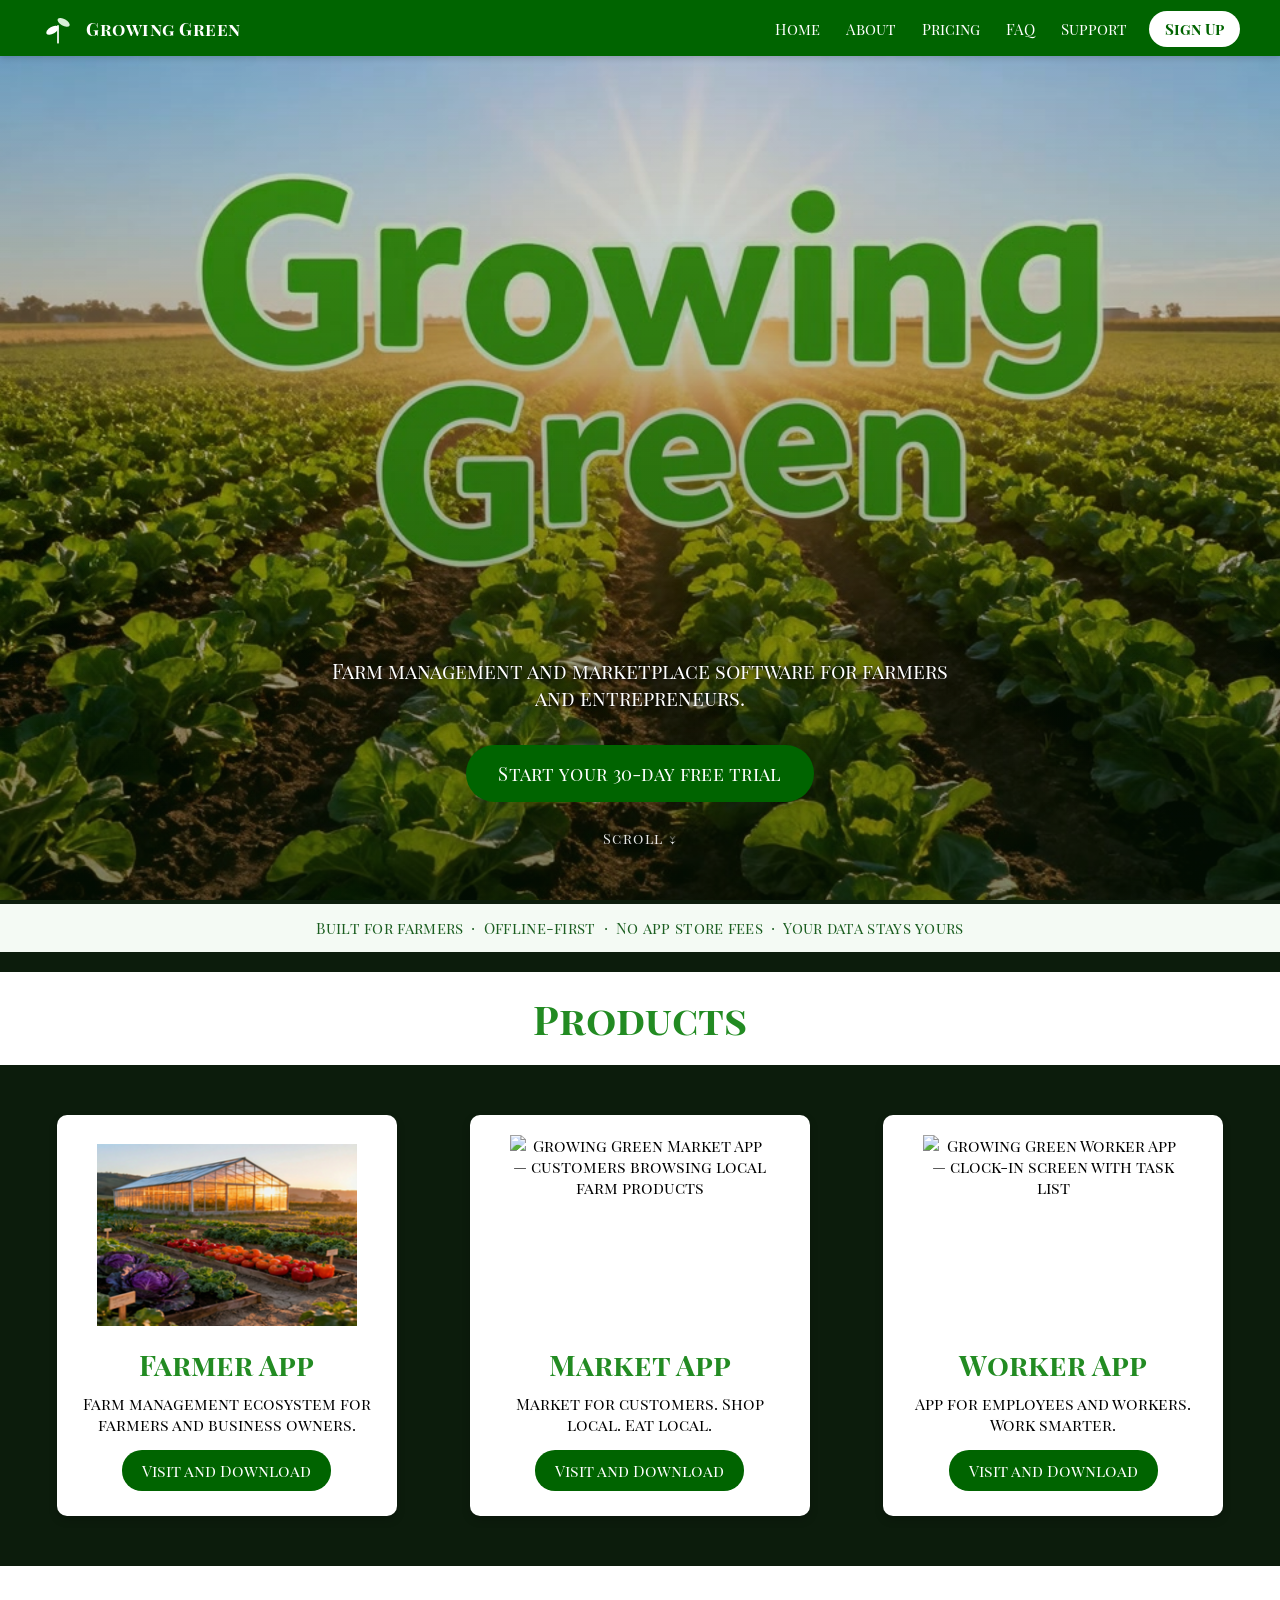
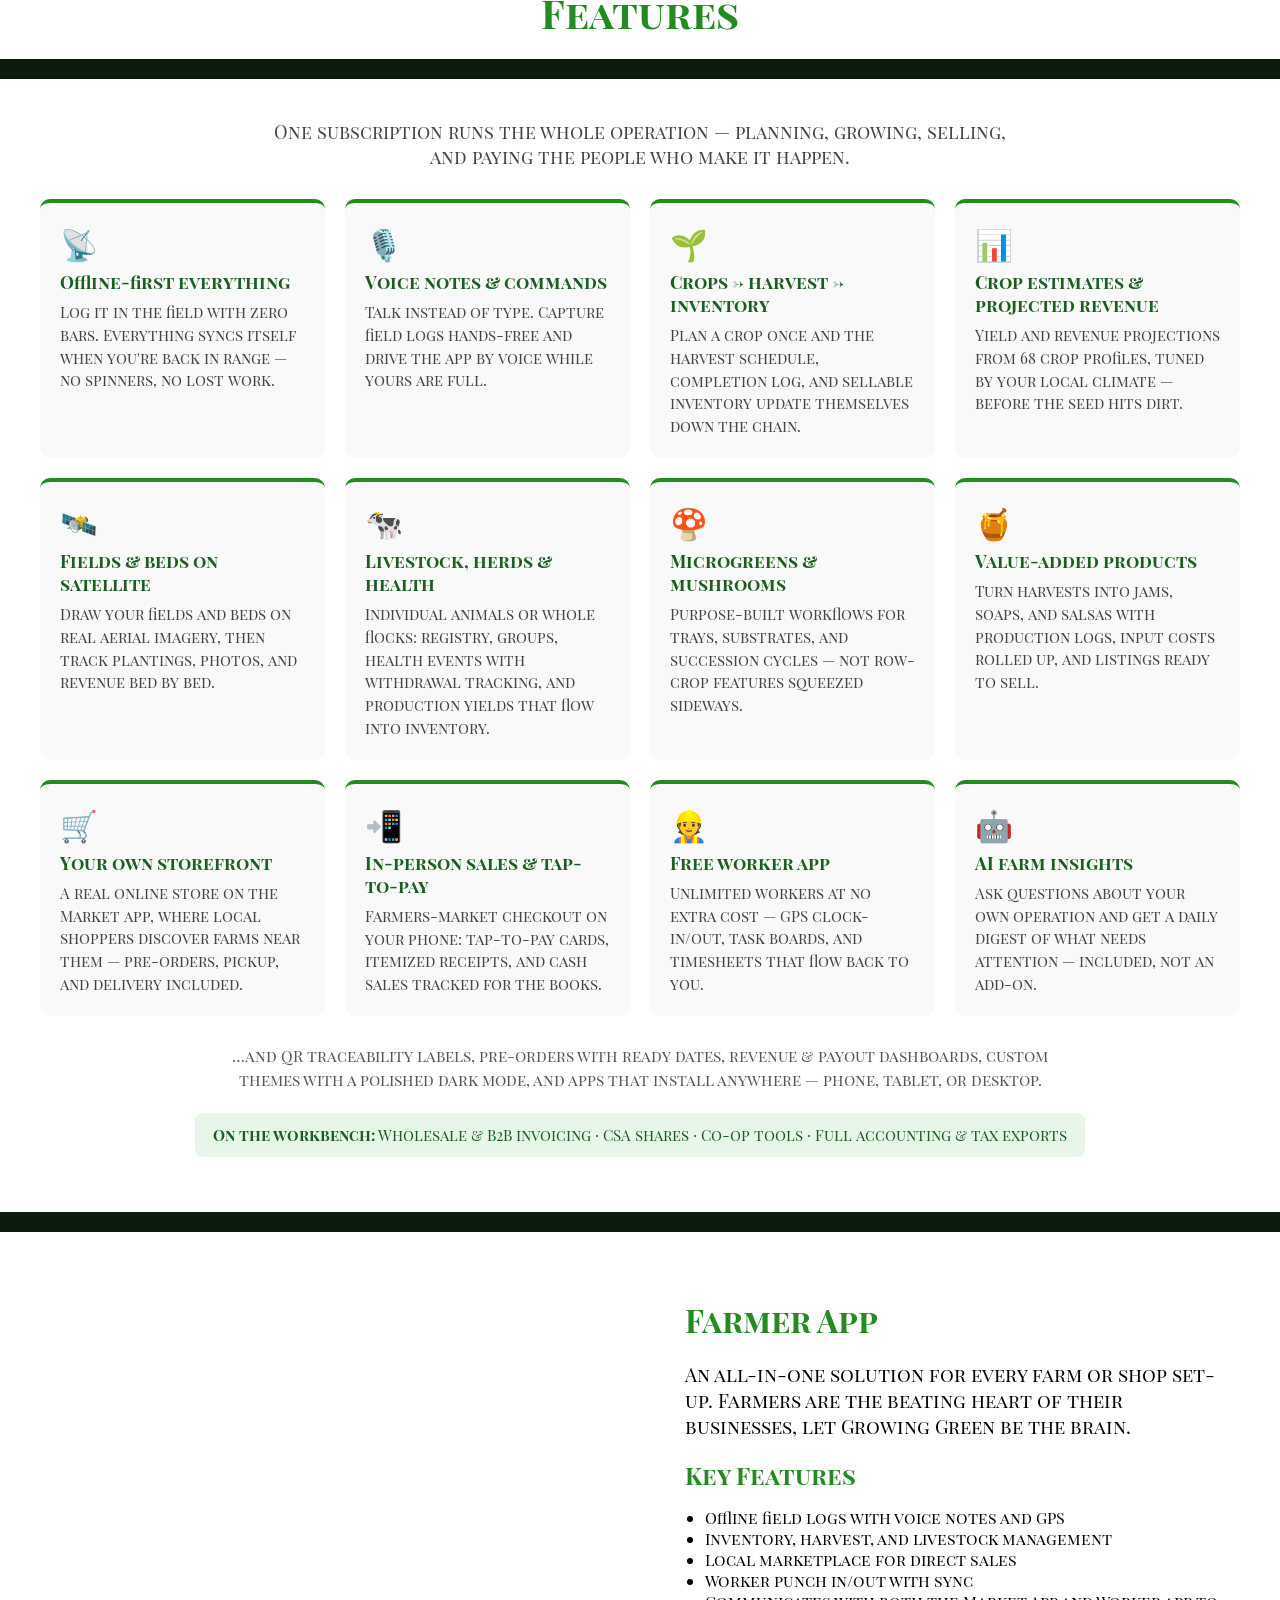
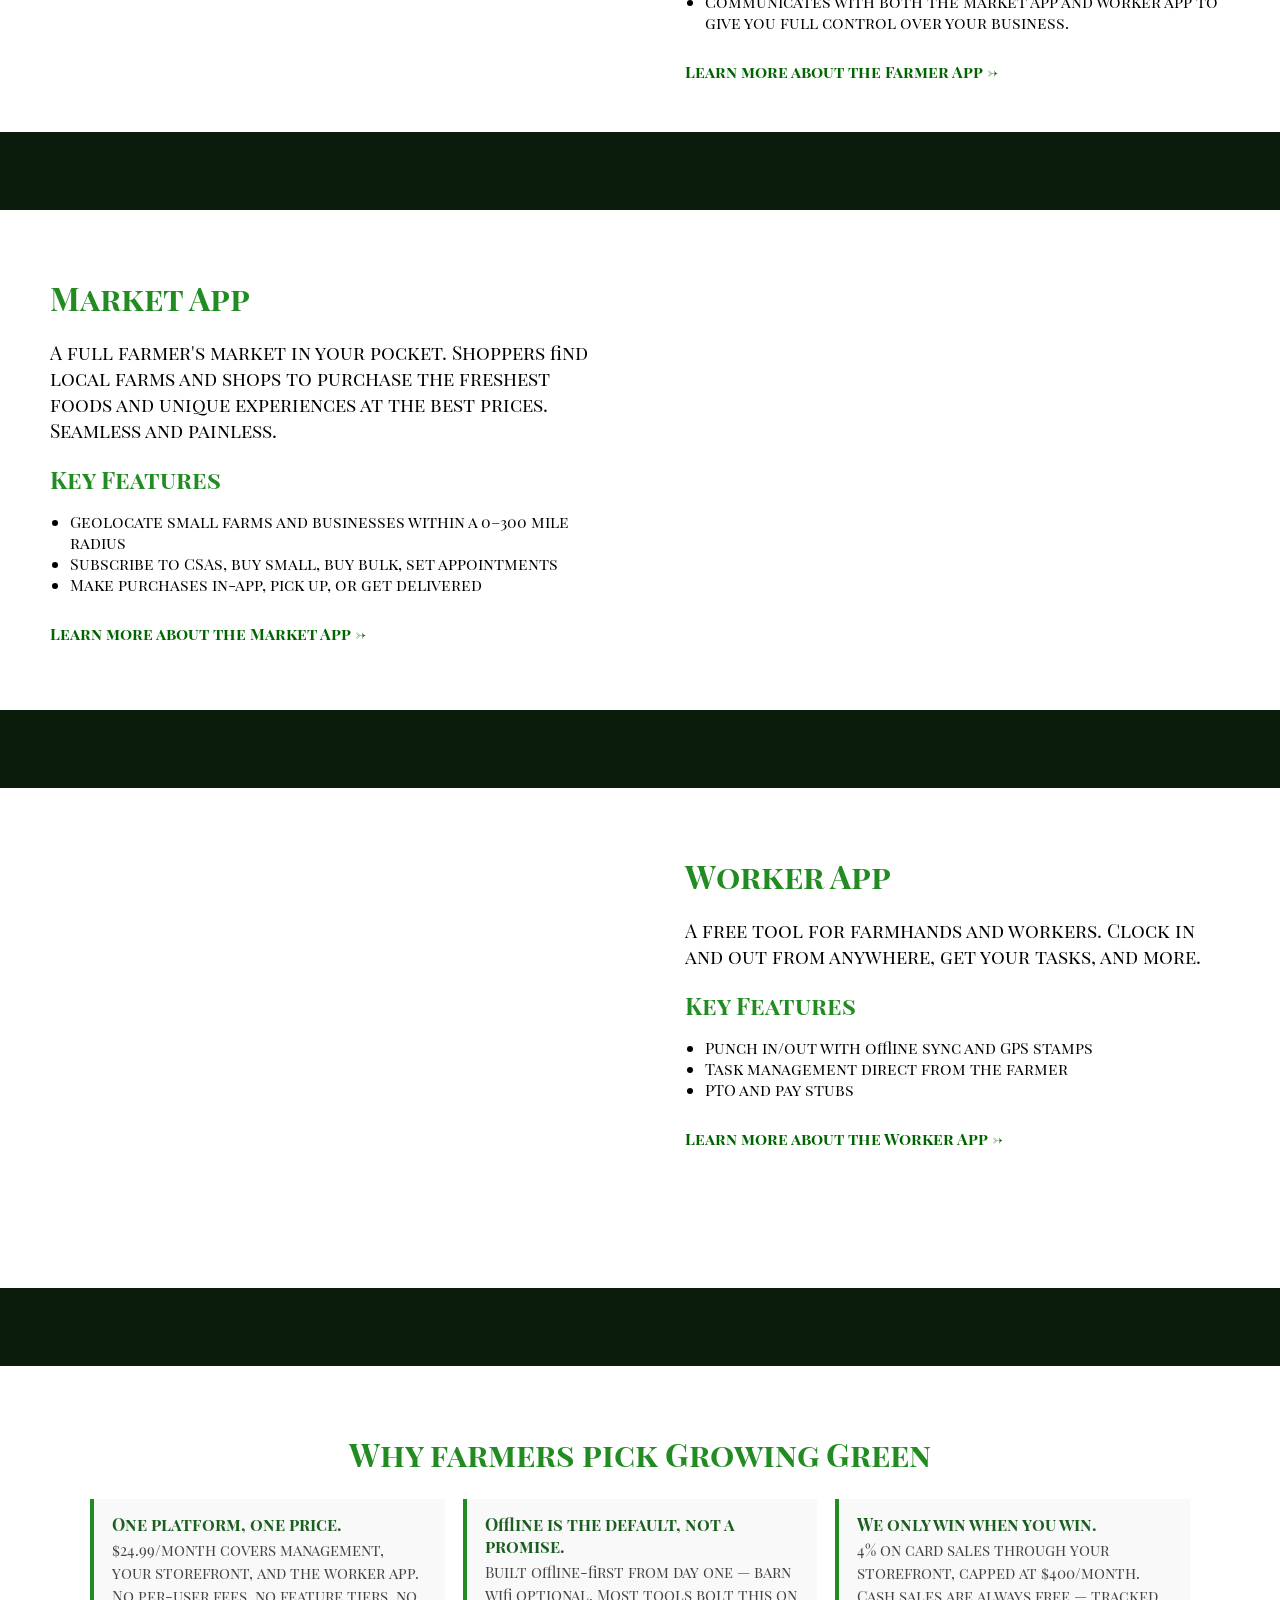
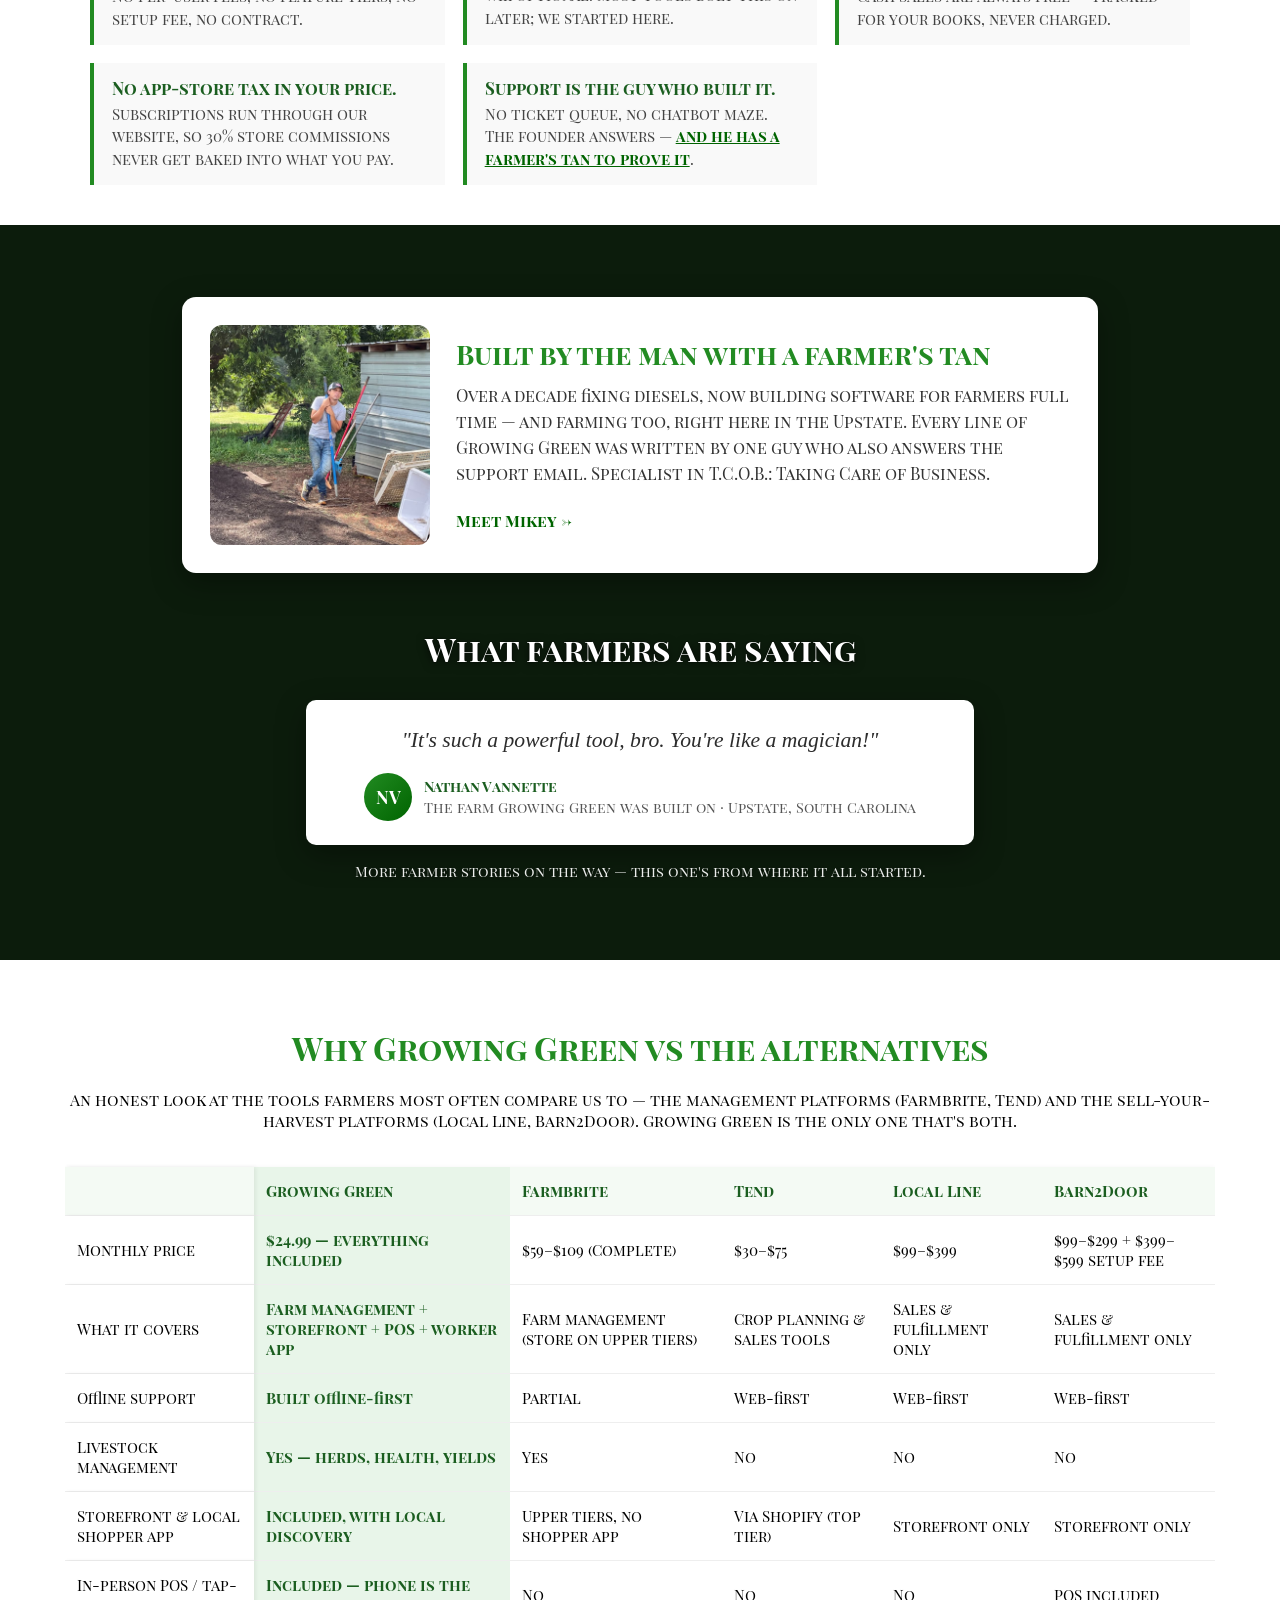
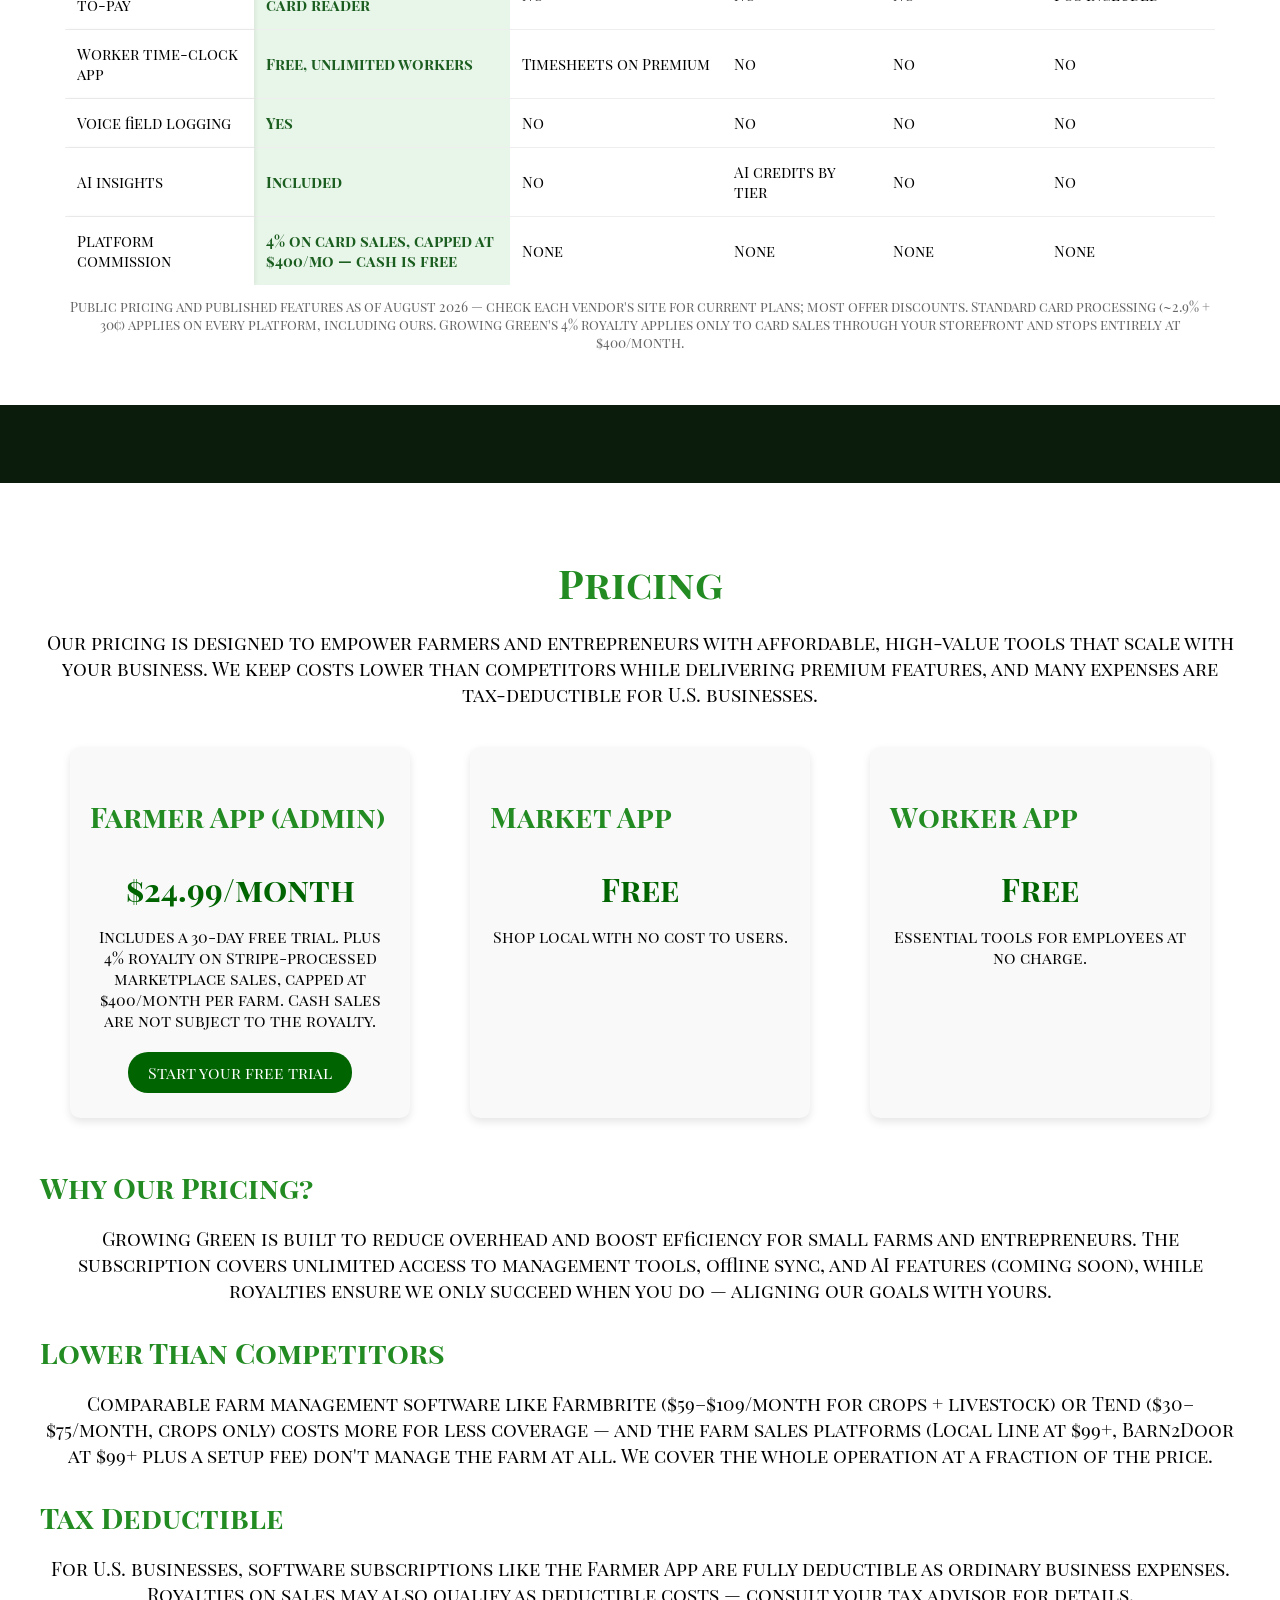
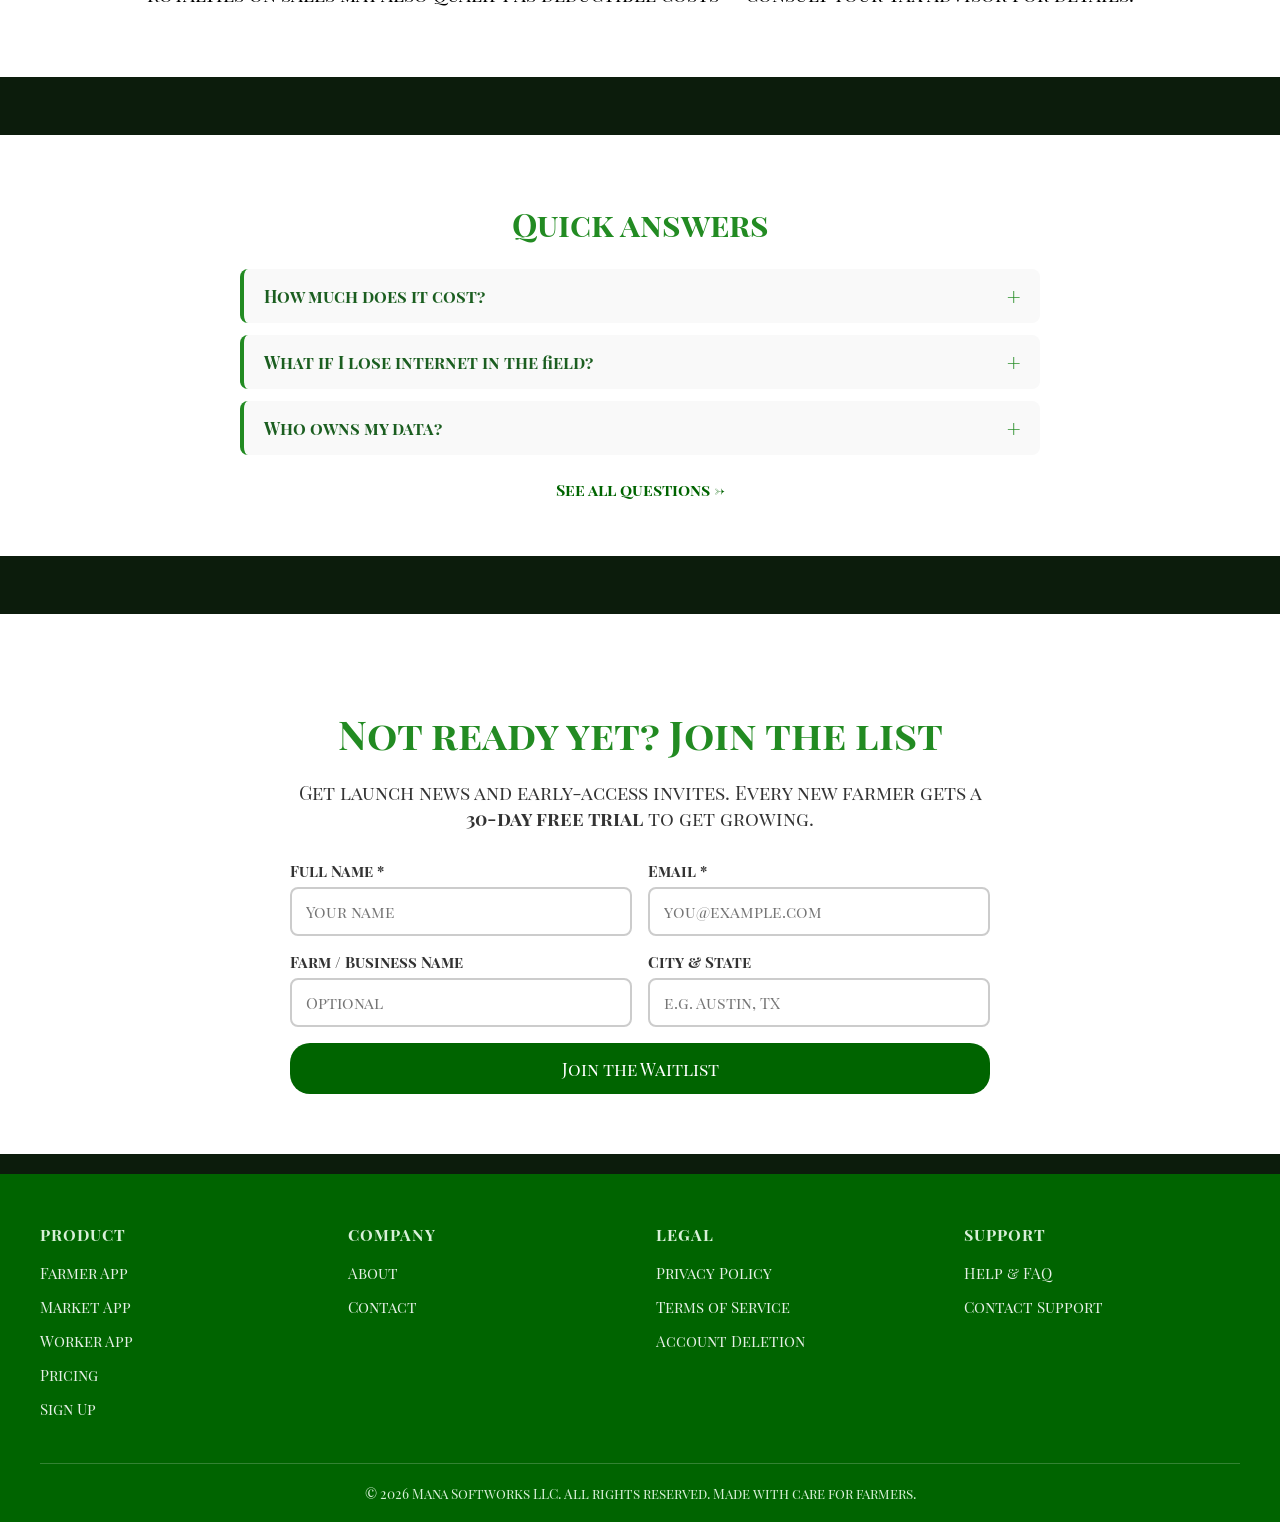
==== commit a2568642: "Site polish: signup de-wonked + cinematic, mobile fixes site-wide 31 verified defects from a 4-agent" ====
--- a/index.html
+++ b/index.html
@@ -85,13 +85,24 @@
 
   <!-- Intro video overlay: plays once per visitor, muted, with Skip.
        Ends on the exact frame used as the site background, so the fade-out
-       is seamless. Auto-skipped for prefers-reduced-motion, Save-Data,
-       autoplay-blocked, or slow-loading situations. -->
+       is seamless. Plays on phones too (founder decision 2026-08-08 —
+       parity with manasoftworks.com), letterboxed on portrait so the
+       baked-in wordmark is never cover-cropped. Auto-skipped only for
+       prefers-reduced-motion and Save-Data; when a browser blocks muted
+       autoplay (e.g. iPhone Low Power Mode) a Play/Skip card appears
+       instead of silently bailing. -->
   <div id="gg-intro" hidden>
     <video id="gg-intro-video" muted playsinline preload="auto" poster="/assets/intro-poster.jpg" aria-hidden="true">
       <source src="/assets/intro.mp4" type="video/mp4">
     </video>
     <button id="gg-intro-skip" type="button">Skip intro ›</button>
+    <div id="gg-intro-start" hidden role="dialog" aria-label="Play the intro?">
+      <div class="gg-intro-start-card">
+        <p>Your browser paused the intro.</p>
+        <button id="gg-intro-play" type="button">Play intro ›</button>
+        <button id="gg-intro-start-skip" type="button">Skip to site</button>
+      </div>
+    </div>
   </div>
 
   <nav class="site-nav" aria-label="Main">
@@ -239,7 +250,7 @@
           <p>Purpose-built workflows for trays, substrates, and succession cycles — not row-crop features squeezed sideways.</p>
         </div>
         <div class="feature-card">
-          <div class="feature-icon" aria-hidden="true">🫙</div>
+          <div class="feature-icon" aria-hidden="true">🍯</div>
           <h3>Value-added products</h3>
           <p>Turn harvests into jams, soaps, and salsas with production logs, input costs rolled up, and listings ready to sell.</p>
         </div>
@@ -401,6 +412,7 @@
     <div class="comparison-container">
       <h2>Why Growing Green vs the alternatives</h2>
       <p>An honest look at the tools farmers most often compare us to — the management platforms (Farmbrite, Tend) and the sell-your-harvest platforms (Local Line, Barn2Door). Growing Green is the only one that's both.</p>
+      <p class="comparison-swipe-hint" aria-hidden="true">Swipe to compare →</p>
       <div class="comparison-scroll">
         <table class="comparison-table">
           <thead>
@@ -630,7 +642,6 @@
         <ul>
           <li><a href="/faq.html">Help &amp; FAQ</a></li>
           <li><a href="/support.html">Contact Support</a></li>
-          <li><a href="#">Status</a></li>
         </ul>
       </div>
     </div>
@@ -641,8 +652,11 @@
 
   <script>
     // Intro video: play once per visitor, then hand off to the identical
-    // freeze-frame background. Skipped automatically for reduced-motion,
-    // Save-Data, blocked autoplay, or a slow-loading video.
+    // freeze-frame background. Phones play it too (founder decision
+    // 2026-08-08); only reduced-motion and Save-Data skip outright. If the
+    // browser blocks muted autoplay (iPhone Low Power Mode, some data
+    // savers) we show a Play/Skip card instead of silently bailing —
+    // same pattern as manasoftworks.com.
     (function() {
       var KEY = 'gg_intro_seen_v1';
       var ov = document.getElementById('gg-intro');
@@ -650,16 +664,13 @@
       try {
         var conn = navigator.connection || {};
         var reduced = window.matchMedia && window.matchMedia('(prefers-reduced-motion: reduce)').matches;
-        // Portrait phones skip straight to the freeze-frame background:
-        // the square video would cover-crop the wordmark, and skipping
-        // saves ~2.7MB of mobile data. (Doesn't set the seen-flag, so a
-        // desktop visit still gets the intro.)
-        var portraitPhone = window.matchMedia && window.matchMedia('(orientation: portrait) and (max-width: 820px)').matches;
-        if (localStorage.getItem(KEY) || reduced || conn.saveData || portraitPhone) { ov.remove(); return; }
+        if (localStorage.getItem(KEY) || reduced || conn.saveData) { ov.remove(); return; }
       } catch (e) { ov.remove(); return; }
 
       var vid = document.getElementById('gg-intro-video');
+      var startCard = document.getElementById('gg-intro-start');
       var done = false;
+      var waitingOnTap = false;
       function finish() {
         if (done) return;
         done = true;
@@ -668,18 +679,44 @@
         ov.classList.add('gg-intro-out');
         setTimeout(function() { ov.remove(); }, 950);
       }
+      // Timers are flag-guarded rather than cancelled: while the Play/Skip
+      // card is up, stall/backstop timers from an earlier play attempt
+      // must not dismiss the overlay mid-choice.
+      function armTimers() {
+        // Not started within 3s -> don't hold the page hostage.
+        setTimeout(function() {
+          if (done || waitingOnTap) return;
+          if (vid.paused || vid.readyState < 2) finish();
+        }, 3000);
+        // Absolute backstop for a playing video.
+        setTimeout(function() {
+          if (done || waitingOnTap) return;
+          finish();
+        }, 14000);
+      }
+      function showStartCard() {
+        if (done) return;
+        waitingOnTap = true;
+        startCard.hidden = false;
+      }
 
       ov.hidden = false;
       document.documentElement.classList.add('gg-intro-lock');
       document.getElementById('gg-intro-skip').addEventListener('click', finish);
+      document.getElementById('gg-intro-start-skip').addEventListener('click', finish);
+      document.getElementById('gg-intro-play').addEventListener('click', function() {
+        waitingOnTap = false;
+        startCard.hidden = true;
+        var p2 = vid.play();
+        // Blocked even on a user gesture -> nothing more we can do.
+        if (p2 && p2.catch) { p2.catch(finish); }
+        armTimers();
+      });
       vid.addEventListener('ended', finish);
       vid.addEventListener('error', finish);
       var p = vid.play();
-      if (p && p.catch) { p.catch(finish); }
-      // If it hasn't actually started playing within 3s, don't hold the page hostage.
-      setTimeout(function() { if (vid.paused || vid.readyState < 2) finish(); }, 3000);
-      // Absolute backstop.
-      setTimeout(finish, 14000);
+      if (p && p.catch) { p.catch(showStartCard); }
+      armTimers();
     })();
   </script>
 
@@ -692,6 +729,12 @@
       toggle.addEventListener('click', function() {
         var open = links.classList.toggle('open');
         toggle.setAttribute('aria-expanded', open ? 'true' : 'false');
+      });
+      links.addEventListener('click', function(e) {
+        if (e.target.closest('a')) {
+          links.classList.remove('open');
+          toggle.setAttribute('aria-expanded', 'false');
+        }
       });
     })();
   </script>
--- a/style.css
+++ b/style.css
@@ -89,8 +89,8 @@
   border-radius: 6px;
   color: white;
   font-size: 1.4em;
-  width: 40px;
-  height: 40px;
+  width: 44px;
+  height: 44px;
   cursor: pointer;
   line-height: 1;
   padding: 0;
@@ -178,12 +178,12 @@
   font-size: 1.2em;
 }
 
-.hero-cta {
+header .hero-cta {
   display: inline-block;
   margin-top: 28px;
 }
 
-.cta-large {
+.download.cta-large {
   padding: 16px 32px;
   font-size: 1.15em;
   border-radius: 30px;
@@ -199,10 +199,15 @@
   padding: 14px 20px;
   font-size: 0.95em;
   letter-spacing: 0.3px;
+  display: flex;
+  flex-wrap: wrap;
+  justify-content: center;
+  column-gap: 8px;
+  row-gap: 4px;
 }
 
 .trust-strip span {
-  margin: 0 8px;
+  margin: 0;
 }
 
 /* =========================================================
@@ -213,6 +218,7 @@
   background-color: white; /* White background for contrast */
   padding: 20px;
   margin: 20px 0;
+  scroll-margin-top: 80px; /* Offset sticky nav when anchored */
 }
 
 .products-header h2,
@@ -455,7 +461,8 @@
 
 .comparison-table {
   width: 100%;
-  border-collapse: collapse;
+  border-collapse: separate; /* Prevents Safari sticky-column border artifacts */
+  border-spacing: 0;
   margin-top: 20px;
   font-size: 0.95em;
   background-color: white;
@@ -475,6 +482,20 @@
   font-weight: 700;
 }
 
+/* Sticky first column while the table scrolls horizontally on phones */
+.comparison-table th:first-child,
+.comparison-table td:first-child {
+  position: sticky;
+  left: 0;
+  z-index: 1;
+  background-color: white;
+  box-shadow: 2px 0 4px rgba(0, 0, 0, 0.06);
+}
+
+.comparison-table thead th:first-child {
+  background-color: #f4faf4;
+}
+
 .comparison-table th.gg-col,
 .comparison-table td.gg-col {
   background-color: #e8f5e9;
@@ -500,6 +521,7 @@
   padding: 40px 20px;
   margin: 20px 0;
   color: black; /* Dark text for readability */
+  scroll-margin-top: 80px; /* Offset sticky nav when anchored */
 }
 
 .pricing-container {
@@ -662,7 +684,7 @@
 details.faq-item {
   background-color: #f9f9f9;
   border-radius: 8px;
-  padding: 16px 20px;
+  padding: 4px 20px;
   margin-bottom: 12px;
   border-left: 4px solid #228B22;
 }
@@ -678,7 +700,7 @@
   font-size: 1.05em;
   list-style: none;
   position: relative;
-  padding-right: 24px;
+  padding: 12px 24px 12px 0;
 }
 
 details.faq-item summary::-webkit-details-marker { display: none; }
@@ -1253,7 +1275,7 @@
 }
 
 .site-footer-col li {
-  margin-bottom: 8px;
+  margin-bottom: 2px;
 }
 
 .site-footer-col a {
@@ -1261,6 +1283,8 @@
   text-decoration: none;
   font-size: 0.95em;
   opacity: 0.9;
+  display: inline-block;
+  padding: 6px 0;
 }
 
 .site-footer-col a:hover {
@@ -1289,6 +1313,11 @@
   .site-footer-inner {
     grid-template-columns: 1fr;
   }
+
+  .download.cta-large {
+    padding: 14px 22px;
+    font-size: 1.05em;
+  }
 }
 
 /* =========================================================
@@ -1363,6 +1392,10 @@
     flex-direction: column;
     align-items: center;
     text-align: center;
+  }
+
+  .founder-card .founder-bio p {
+    text-align: left;
   }
 
   .legal-doc {
@@ -1443,6 +1476,58 @@
 
 #gg-intro-skip:hover { background: rgba(0, 0, 0, 0.7); }
 
+/* Blocked-autoplay card (iPhone Low Power Mode etc.) — shown instead of
+   silently skipping the intro; see the intro script in index.html. */
+#gg-intro-start {
+  position: absolute;
+  inset: 0;
+  z-index: 1002;
+  display: flex;
+  align-items: center;
+  justify-content: center;
+  background: rgba(0, 0, 0, 0.35);
+}
+#gg-intro-start[hidden] { display: none; }
+.gg-intro-start-card {
+  background: rgba(8, 18, 8, 0.88);
+  border: 1px solid rgba(255, 255, 255, 0.28);
+  border-radius: 16px;
+  padding: 24px 28px;
+  text-align: center;
+  color: #fff;
+  max-width: 320px;
+  margin: 0 20px;
+}
+.gg-intro-start-card p { margin: 0 0 16px; font-size: 1em; }
+#gg-intro-play {
+  display: block;
+  width: 100%;
+  background: #2e7d32;
+  color: #fff;
+  border: none;
+  border-radius: 22px;
+  padding: 12px 20px;
+  font-family: inherit;
+  font-size: 1em;
+  font-weight: 700;
+  cursor: pointer;
+}
+#gg-intro-play:hover { background: #1b5e20; }
+#gg-intro-start-skip {
+  display: block;
+  width: 100%;
+  margin-top: 10px;
+  background: none;
+  color: rgba(255, 255, 255, 0.85);
+  border: 1px solid rgba(255, 255, 255, 0.4);
+  border-radius: 22px;
+  padding: 11px 20px;
+  font-family: inherit;
+  font-size: 0.95em;
+  cursor: pointer;
+}
+#gg-intro-start-skip:hover { background: rgba(255, 255, 255, 0.12); }
+
 /* Freeze-frame page background as a fixed layer (works on iOS, where
    background-attachment: fixed does not), plus a readability scrim. */
 body.gg-cinema { background-color: #0c1c0c; }
@@ -1706,6 +1791,18 @@
 
 .comparison-scroll .comparison-table { min-width: 880px; }
 
+/* Swipe hint above the phone-scrolled comparison table */
+.comparison-swipe-hint { display: none; }
+
+@media (max-width: 768px) {
+  .comparison-swipe-hint {
+    display: block;
+    font-size: 0.85em;
+    color: #666;
+    margin: 8px 0 4px;
+  }
+}
+
 /* About page founder photo */
 .founder-photo-img {
   width: 220px;
@@ -1719,17 +1816,21 @@
    Cinematic responsive + motion preferences
    ========================================================= */
 /* Portrait phones: swap to a blur-extended portrait plate so the baked-in
-   wordmark isn't cover-cropped. The intro script also skips the video here
-   (instant load, no mobile-data spend) — see index.html. */
+   wordmark isn't cover-cropped, and letterbox the intro video (contain)
+   for the same reason. The intro PLAYS here since 2026-08-08 (founder
+   decision — parity with manasoftworks.com); the letterbox bars land on
+   the overlay's near-black background and read as cinematic. */
 @media (orientation: portrait) and (max-width: 820px) {
   body.gg-cinema::before {
     background-image: url('/assets/hero-freeze-portrait.jpg');
   }
+
+  #gg-intro video { object-fit: contain; }
 }
 
 @media (max-width: 768px) {
   header.cinema-hero {
-    min-height: 74vh;
+    min-height: 86vh;
     padding: 0 20px 44px;
   }
 
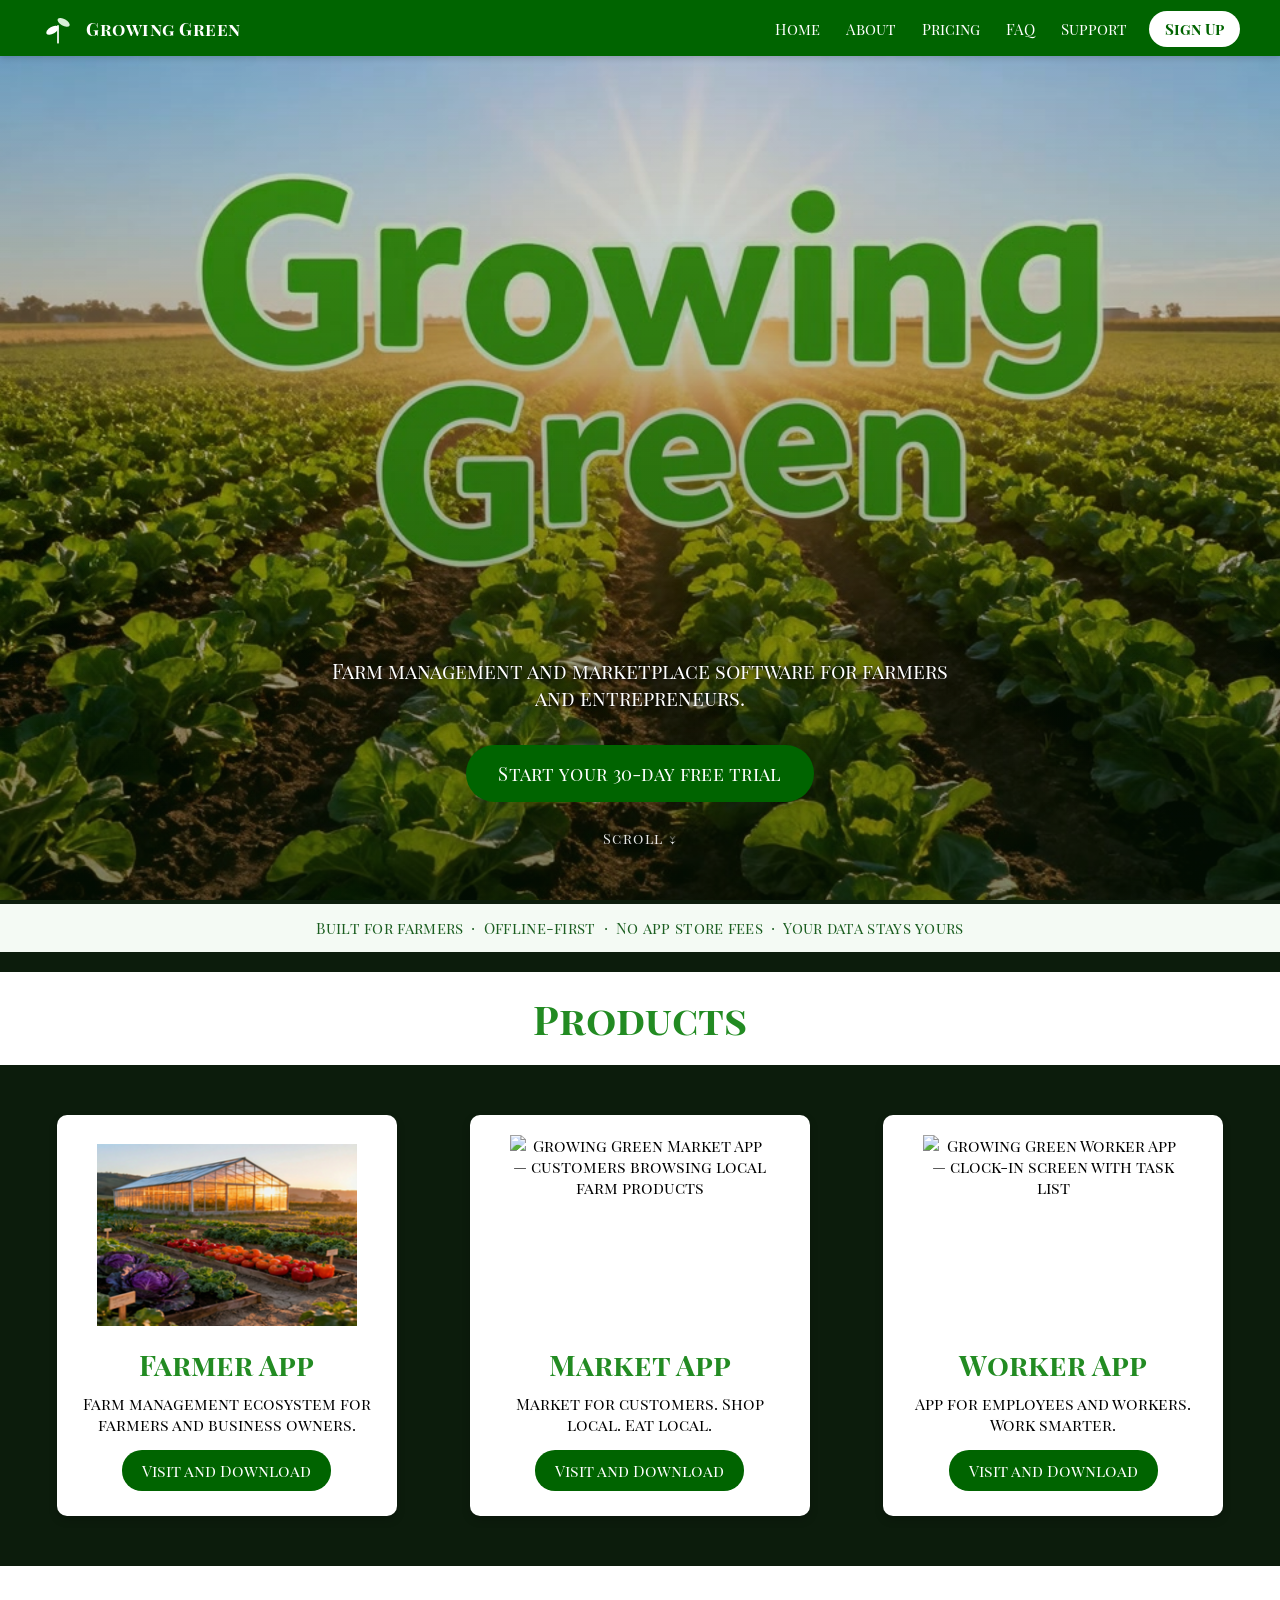
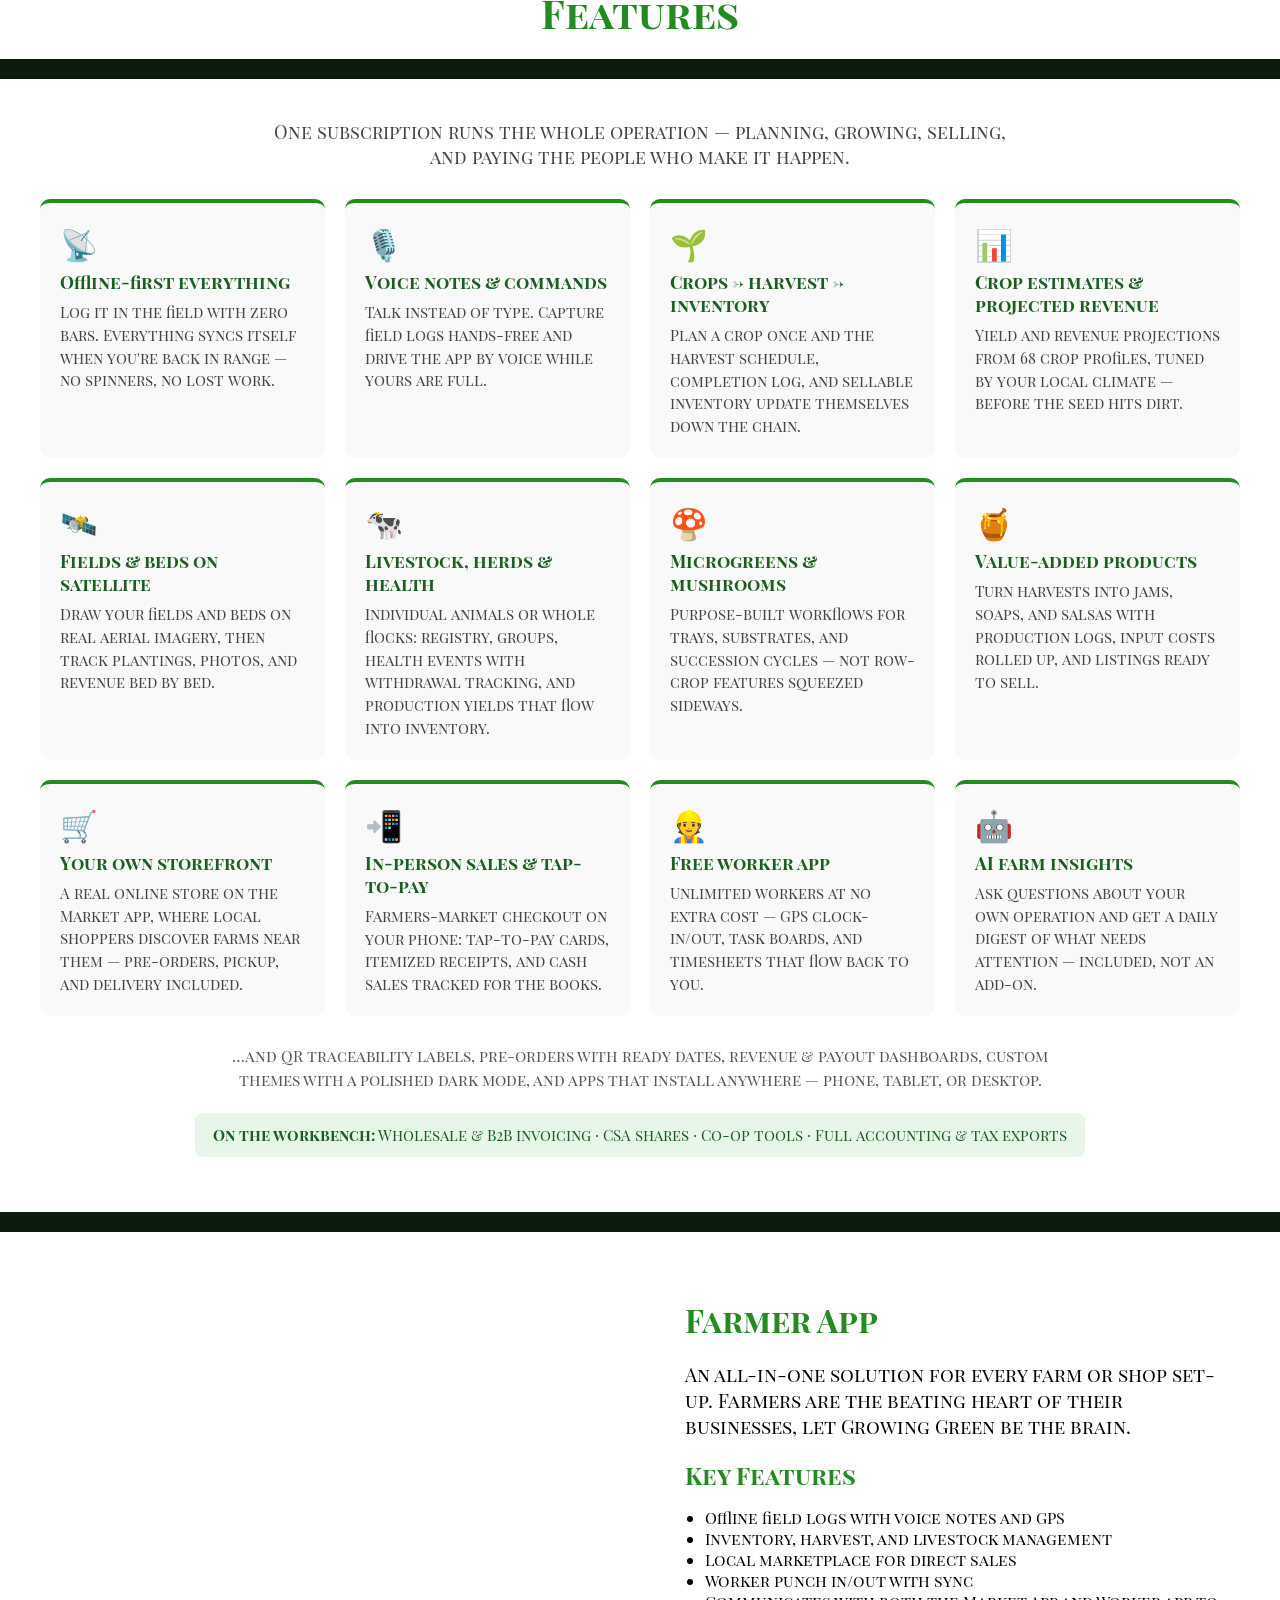
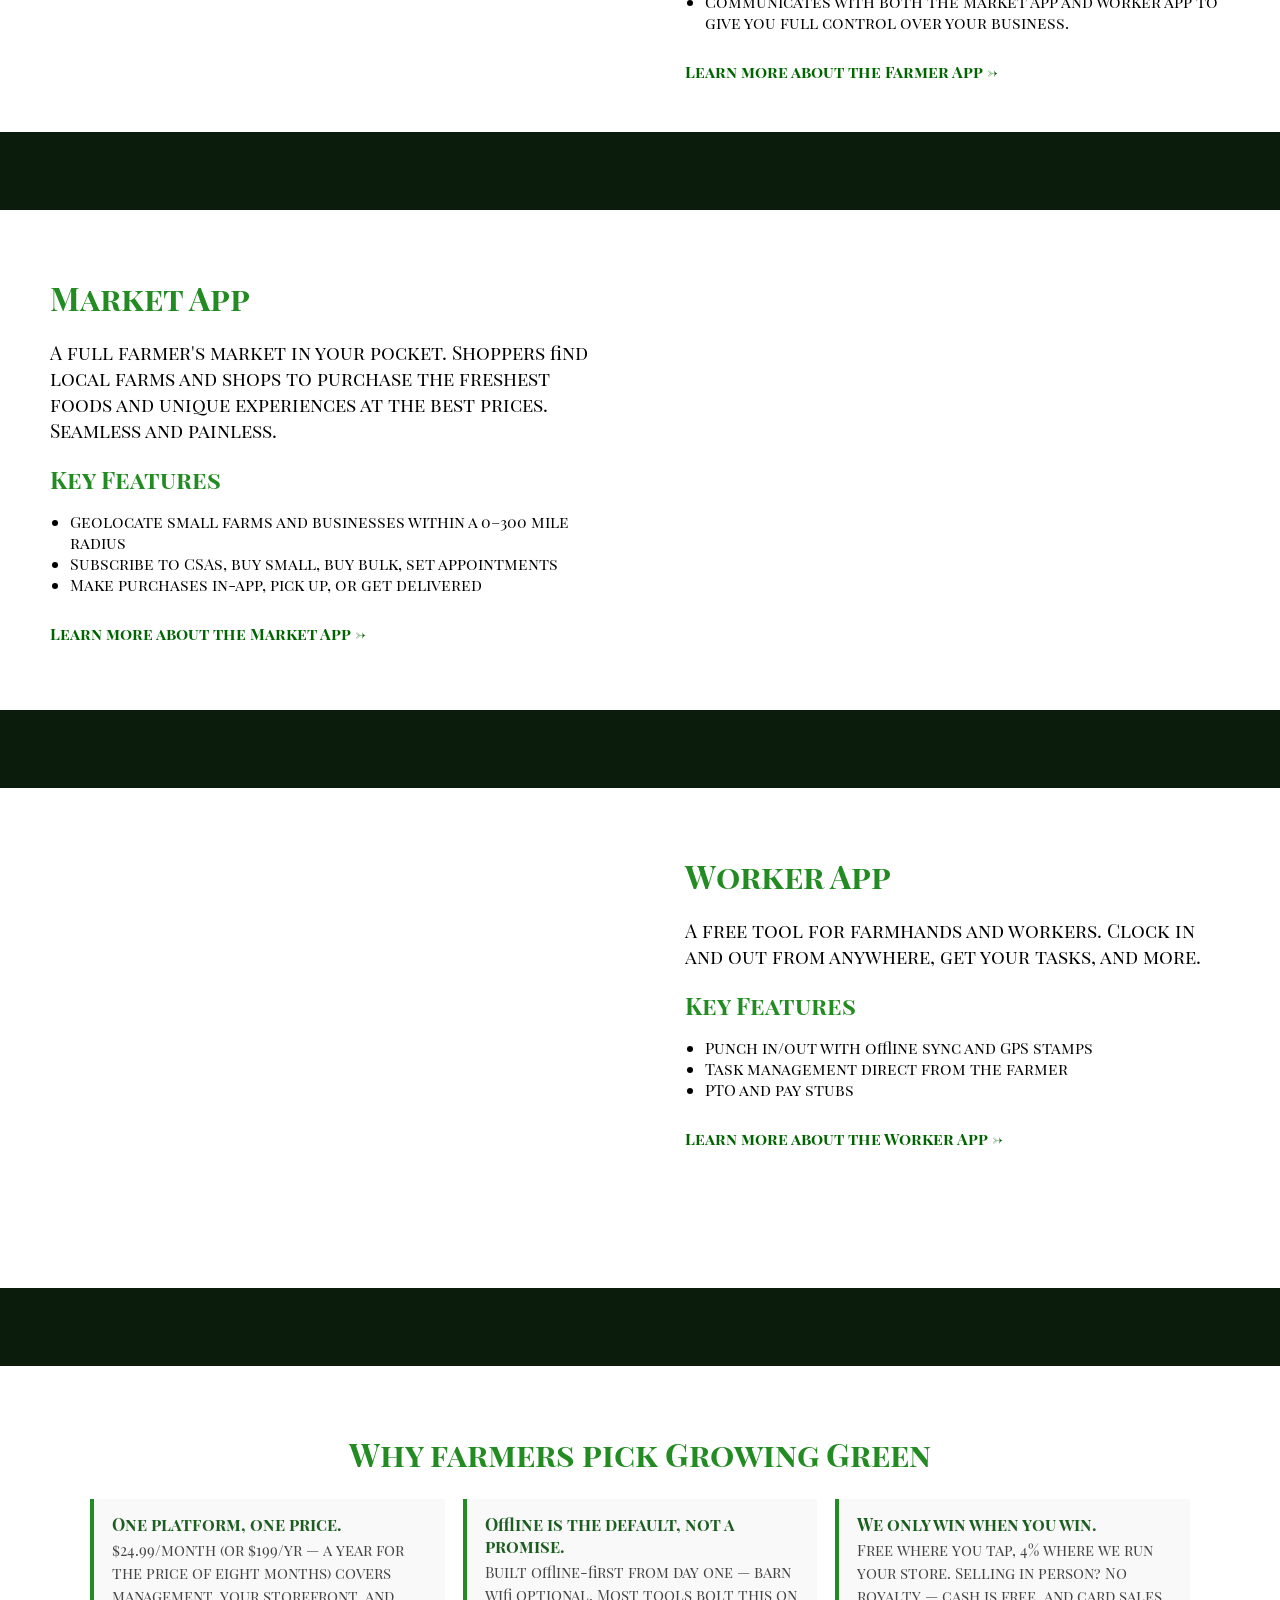
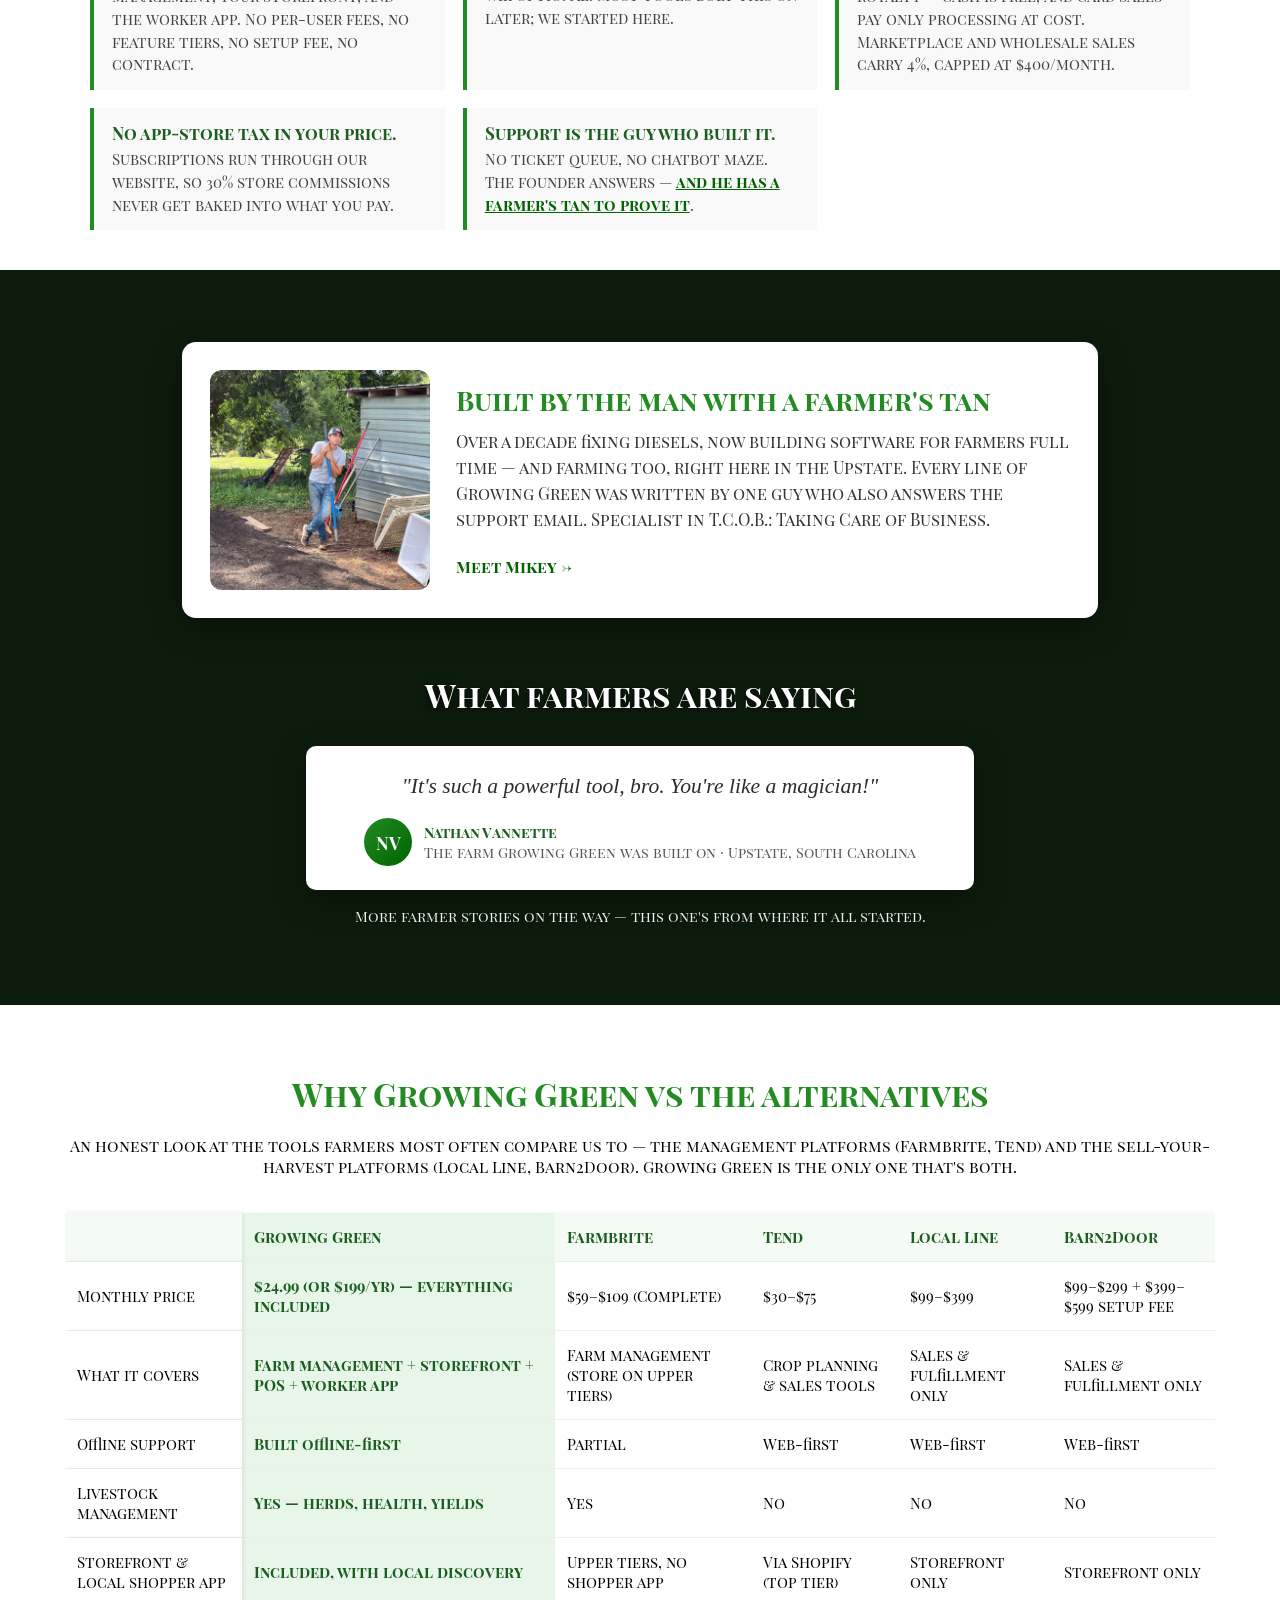
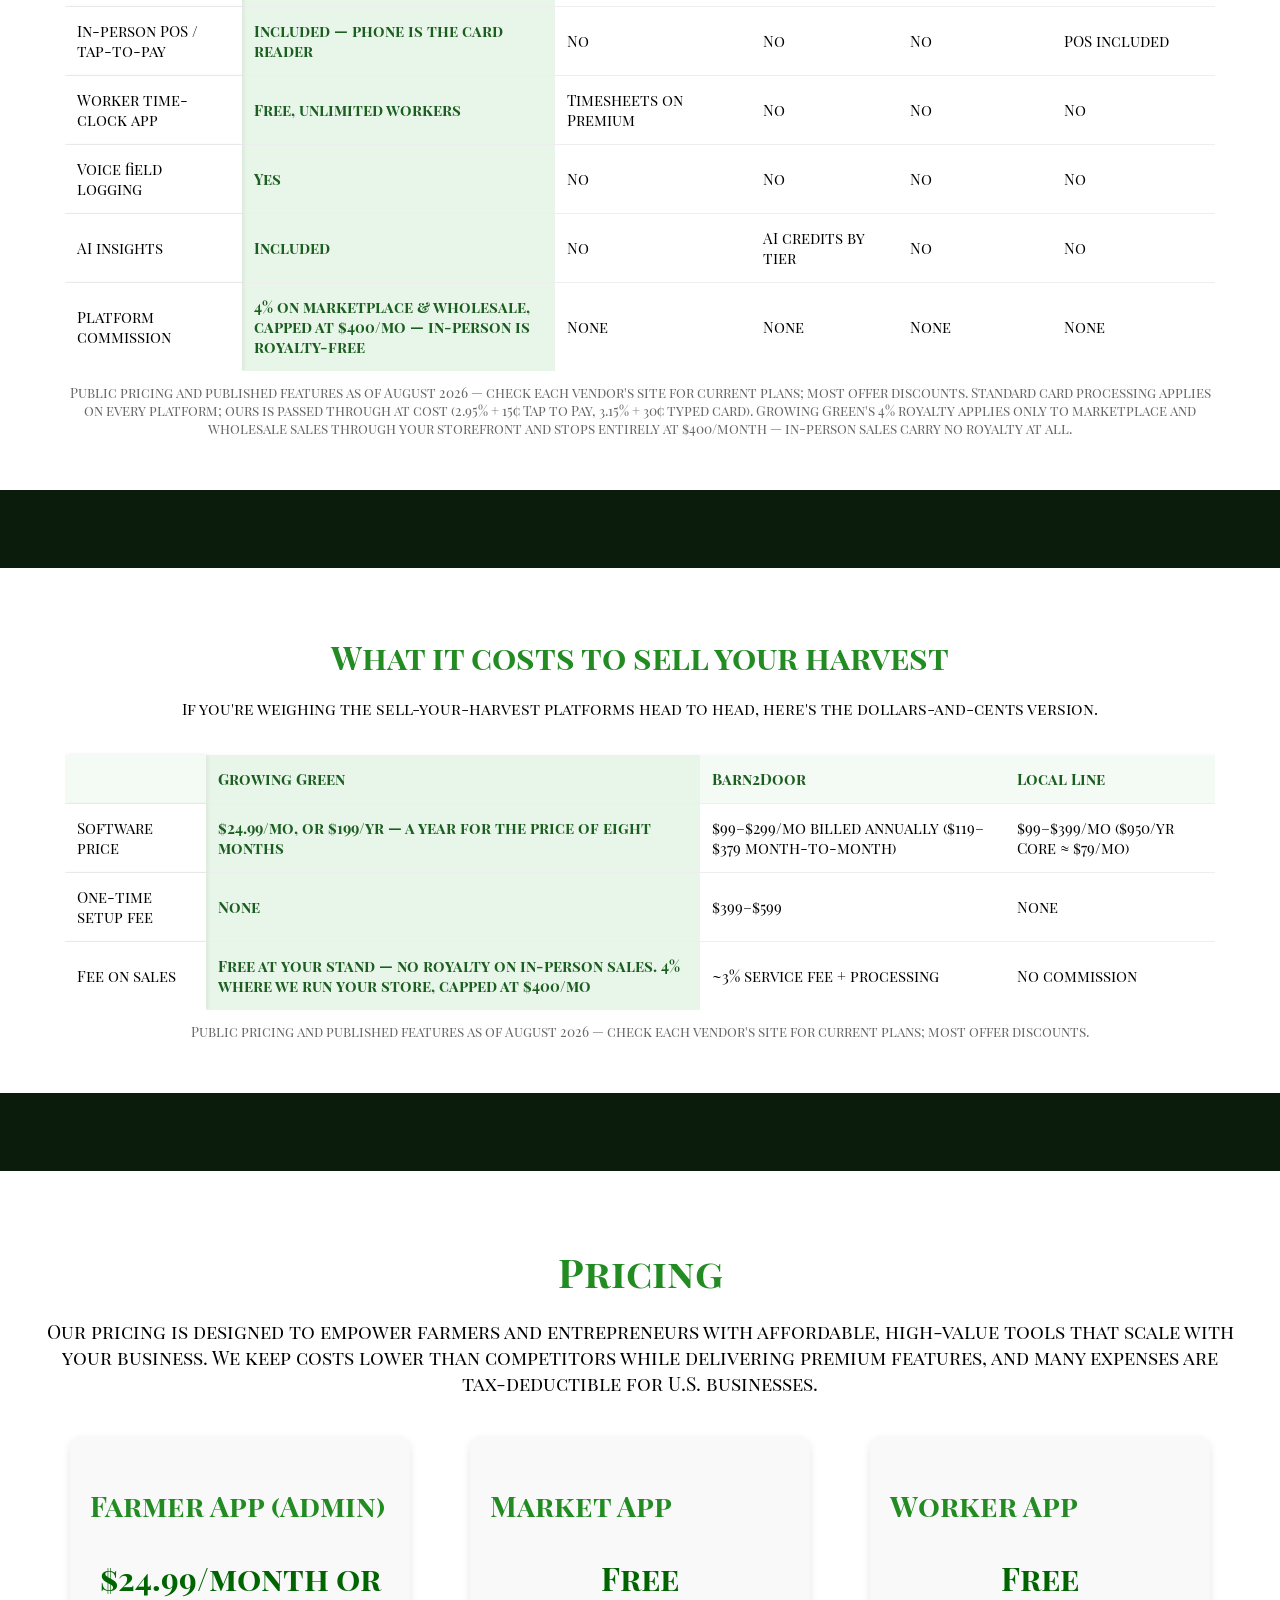
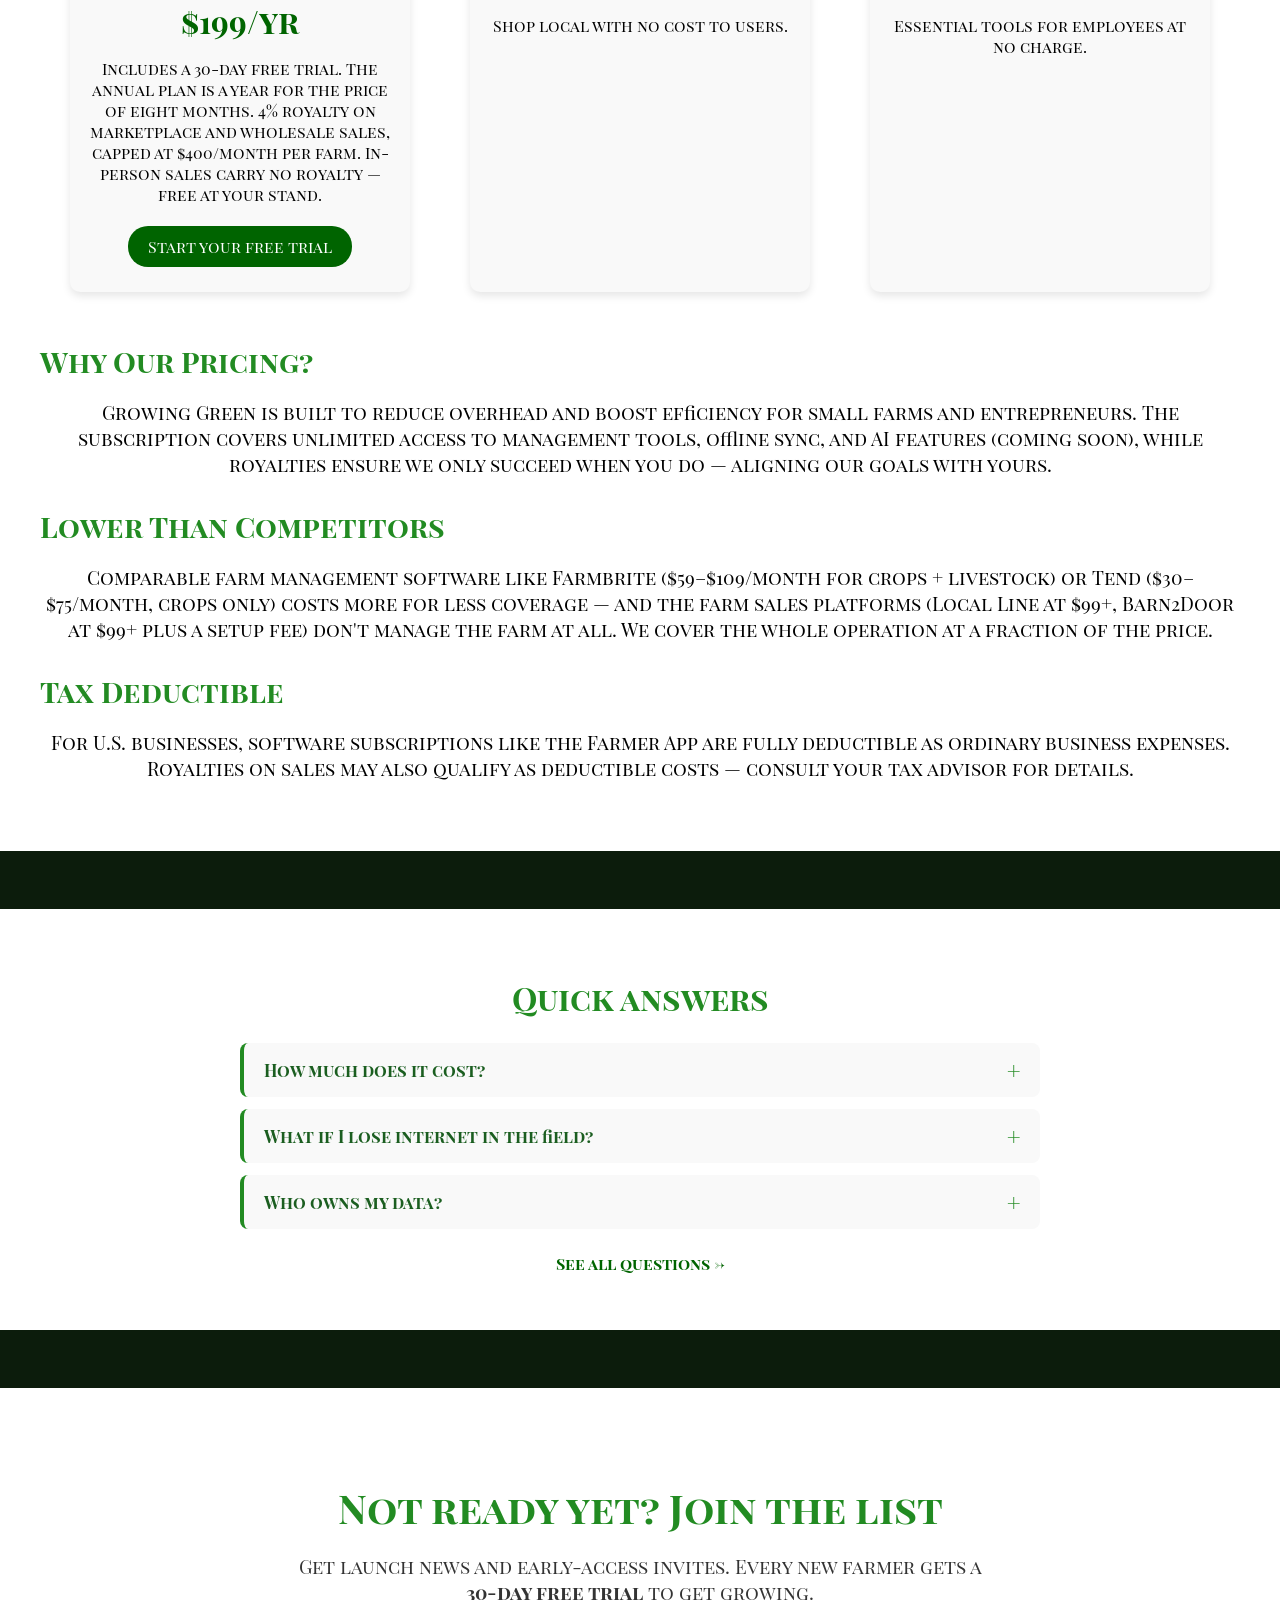
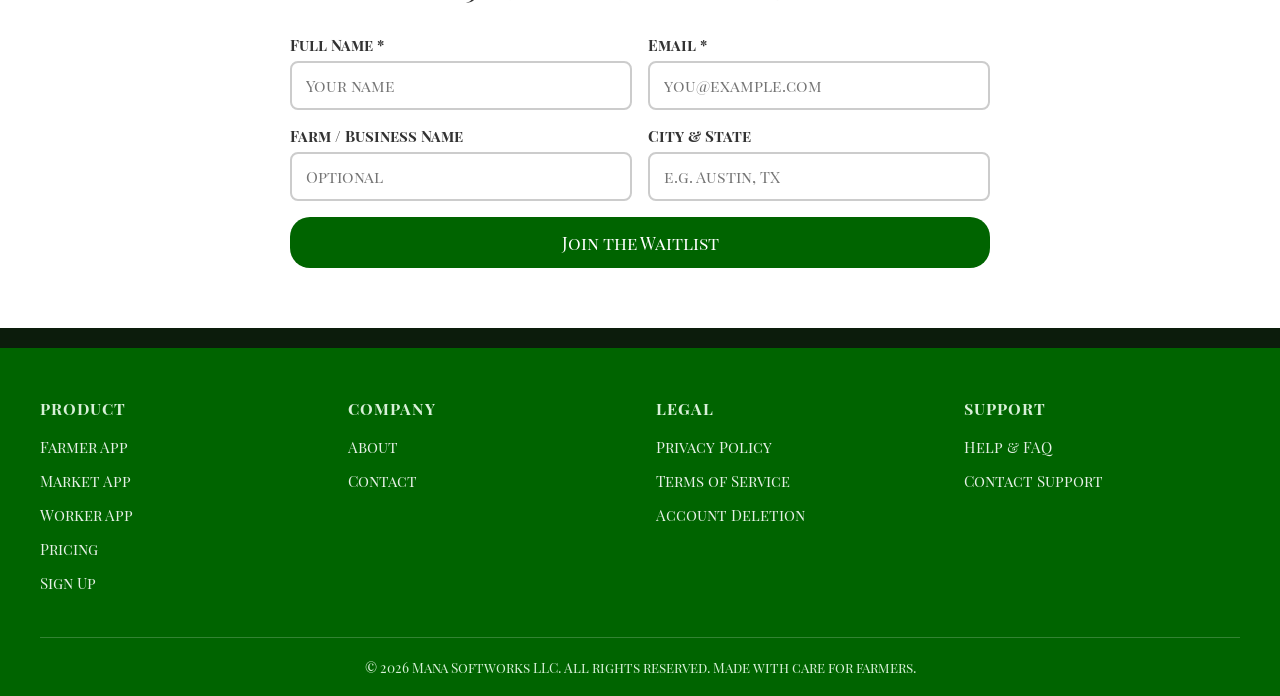
==== commit 8d868d03: "Fee restructure 2026-08-18: at-cost POS copy, service fee, annual $199 plan + pause/resume UI - sign" ====
--- a/index.html
+++ b/index.html
@@ -55,17 +55,30 @@
     "name": "Growing Green Farmer App",
     "applicationCategory": "BusinessApplication",
     "operatingSystem": "Web, iOS, Android",
-    "offers": {
-      "@type": "Offer",
-      "price": "24.99",
-      "priceCurrency": "USD",
-      "priceSpecification": {
-        "@type": "UnitPriceSpecification",
+    "offers": [
+      {
+        "@type": "Offer",
         "price": "24.99",
         "priceCurrency": "USD",
-        "billingDuration": "P1M"
+        "priceSpecification": {
+          "@type": "UnitPriceSpecification",
+          "price": "24.99",
+          "priceCurrency": "USD",
+          "billingDuration": "P1M"
+        }
+      },
+      {
+        "@type": "Offer",
+        "price": "199",
+        "priceCurrency": "USD",
+        "priceSpecification": {
+          "@type": "UnitPriceSpecification",
+          "price": "199",
+          "priceCurrency": "USD",
+          "billingDuration": "P1Y"
+        }
       }
-    },
+    ],
     "publisher": {
       "@type": "Organization",
       "name": "Mana Softworks LLC"
@@ -357,7 +370,7 @@
       <div class="selling-points-grid">
         <div class="selling-point">
           <strong>One platform, one price.</strong>
-          <span>$24.99/month covers management, your storefront, and the worker app. No per-user fees, no feature tiers, no setup fee, no contract.</span>
+          <span>$24.99/month (or $199/yr — a year for the price of eight months) covers management, your storefront, and the worker app. No per-user fees, no feature tiers, no setup fee, no contract.</span>
         </div>
         <div class="selling-point">
           <strong>Offline is the default, not a promise.</strong>
@@ -365,7 +378,7 @@
         </div>
         <div class="selling-point">
           <strong>We only win when you win.</strong>
-          <span>4% on card sales through your storefront, capped at $400/month. Cash sales are always free — tracked for your books, never charged.</span>
+          <span>Free where you tap, 4% where we run your store. Selling in person? No royalty — cash is free, and card sales pay only processing at cost. Marketplace and wholesale sales carry 4%, capped at $400/month.</span>
         </div>
         <div class="selling-point">
           <strong>No app-store tax in your price.</strong>
@@ -428,7 +441,7 @@
           <tbody>
             <tr>
               <td>Monthly price</td>
-              <td class="gg-col">$24.99 — everything included</td>
+              <td class="gg-col">$24.99 (or $199/yr) — everything included</td>
               <td>$59–$109 (Complete)</td>
               <td>$30–$75</td>
               <td>$99–$399</td>
@@ -500,7 +513,7 @@
             </tr>
             <tr>
               <td>Platform commission</td>
-              <td class="gg-col">4% on card sales, capped at $400/mo — cash is free</td>
+              <td class="gg-col">4% on marketplace &amp; wholesale, capped at $400/mo — in-person is royalty-free</td>
               <td>None</td>
               <td>None</td>
               <td>None</td>
@@ -509,7 +522,50 @@
           </tbody>
         </table>
       </div>
-      <p class="comparison-note">Public pricing and published features as of August 2026 — check each vendor's site for current plans; most offer discounts. Standard card processing (~2.9% + 30¢) applies on every platform, including ours. Growing Green's 4% royalty applies only to card sales through your storefront and stops entirely at $400/month.</p>
+      <p class="comparison-note">Public pricing and published features as of August 2026 — check each vendor's site for current plans; most offer discounts. Standard card processing applies on every platform; ours is passed through at cost (2.95% + 15¢ Tap to Pay, 3.15% + 30¢ typed card). Growing Green's 4% royalty applies only to marketplace and wholesale sales through your storefront and stops entirely at $400/month — in-person sales carry no royalty at all.</p>
+    </div>
+  </section>
+
+  <div class="section-divider"></div>
+
+  <section class="comparison-section">
+    <div class="comparison-container">
+      <h2>What it costs to sell your harvest</h2>
+      <p>If you're weighing the sell-your-harvest platforms head to head, here's the dollars-and-cents version.</p>
+      <p class="comparison-swipe-hint" aria-hidden="true">Swipe to compare →</p>
+      <div class="comparison-scroll">
+        <table class="comparison-table">
+          <thead>
+            <tr>
+              <th></th>
+              <th class="gg-col">Growing Green</th>
+              <th>Barn2Door</th>
+              <th>Local Line</th>
+            </tr>
+          </thead>
+          <tbody>
+            <tr>
+              <td>Software price</td>
+              <td class="gg-col">$24.99/mo, or $199/yr — a year for the price of eight months</td>
+              <td>$99–$299/mo billed annually ($119–$379 month-to-month)</td>
+              <td>$99–$399/mo ($950/yr Core ≈ $79/mo)</td>
+            </tr>
+            <tr>
+              <td>One-time setup fee</td>
+              <td class="gg-col">None</td>
+              <td>$399–$599</td>
+              <td>None</td>
+            </tr>
+            <tr>
+              <td>Fee on sales</td>
+              <td class="gg-col">Free at your stand — no royalty on in-person sales. 4% where we run your store, capped at $400/mo</td>
+              <td>~3% service fee + processing</td>
+              <td>No commission</td>
+            </tr>
+          </tbody>
+        </table>
+      </div>
+      <p class="comparison-note">Public pricing and published features as of August 2026 — check each vendor's site for current plans; most offer discounts.</p>
     </div>
   </section>
 
@@ -527,8 +583,8 @@
       <div class="pricing-tiers">
         <div class="tier">
           <h3>Farmer App (Admin)</h3>
-          <p class="price">$24.99/month</p>
-          <p>Includes a 30-day free trial. Plus 4% royalty on Stripe-processed marketplace sales, capped at $400/month per farm. Cash sales are not subject to the royalty.</p>
+          <p class="price">$24.99/month or $199/yr</p>
+          <p>Includes a 30-day free trial. The annual plan is a year for the price of eight months. 4% royalty on marketplace and wholesale sales, capped at $400/month per farm. In-person sales carry no royalty — free at your stand.</p>
           <a href="/signup.html" class="download">Start your free trial</a>
         </div>
         <div class="tier">
@@ -561,7 +617,7 @@
       <h2>Quick answers</h2>
       <details class="faq-item">
         <summary>How much does it cost?</summary>
-        <p>$24.99/month for the Farmer App after the trial. The Market and Worker apps are free. Marketplace sales processed through Stripe carry a 4% royalty, capped at $400/month per farm. Cash sales are tracked but free.</p>
+        <p>$24.99/month, or $199/year — a year for the price of eight months — for the Farmer App after the trial. The Market and Worker apps are free. Marketplace and wholesale sales carry a 4% royalty, capped at $400/month per farm. In-person sales carry no royalty — cash is free, and card sales pay only processing at cost.</p>
       </details>
       <details class="faq-item">
         <summary>What if I lose internet in the field?</summary>
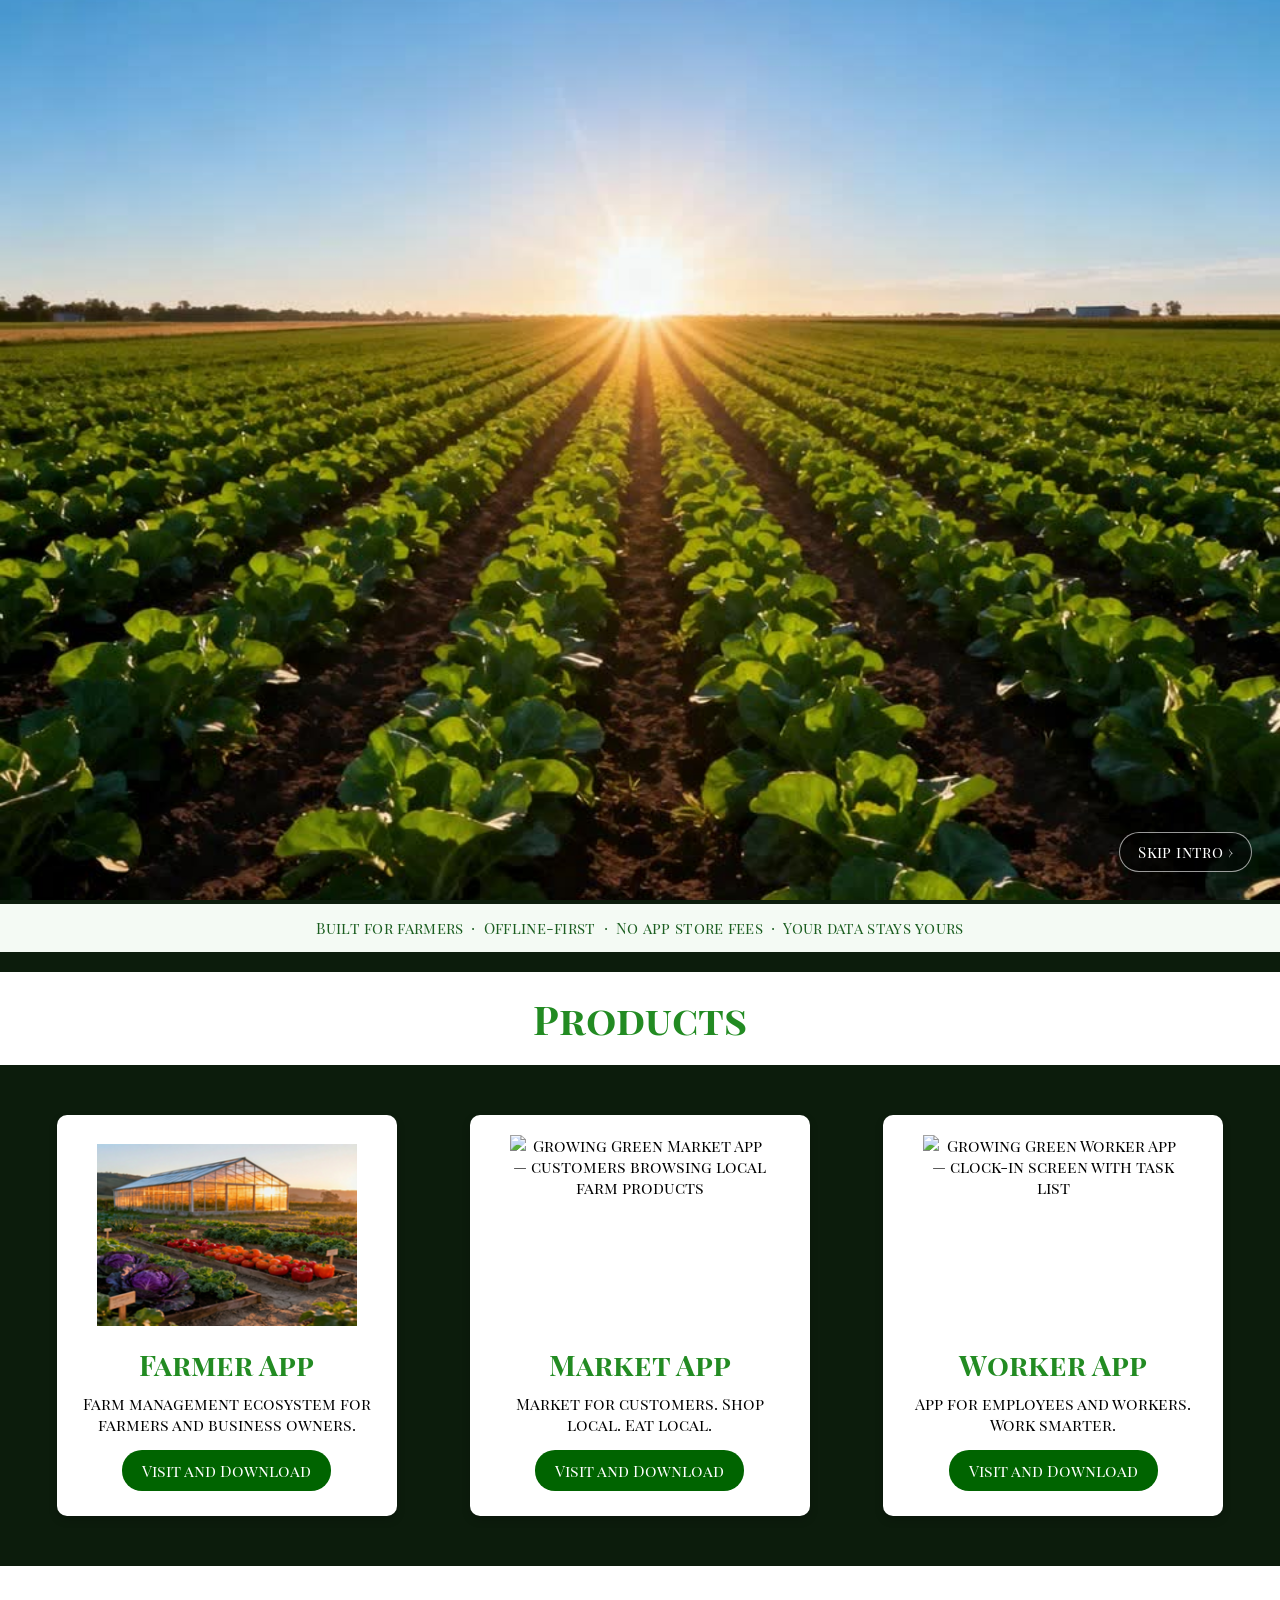
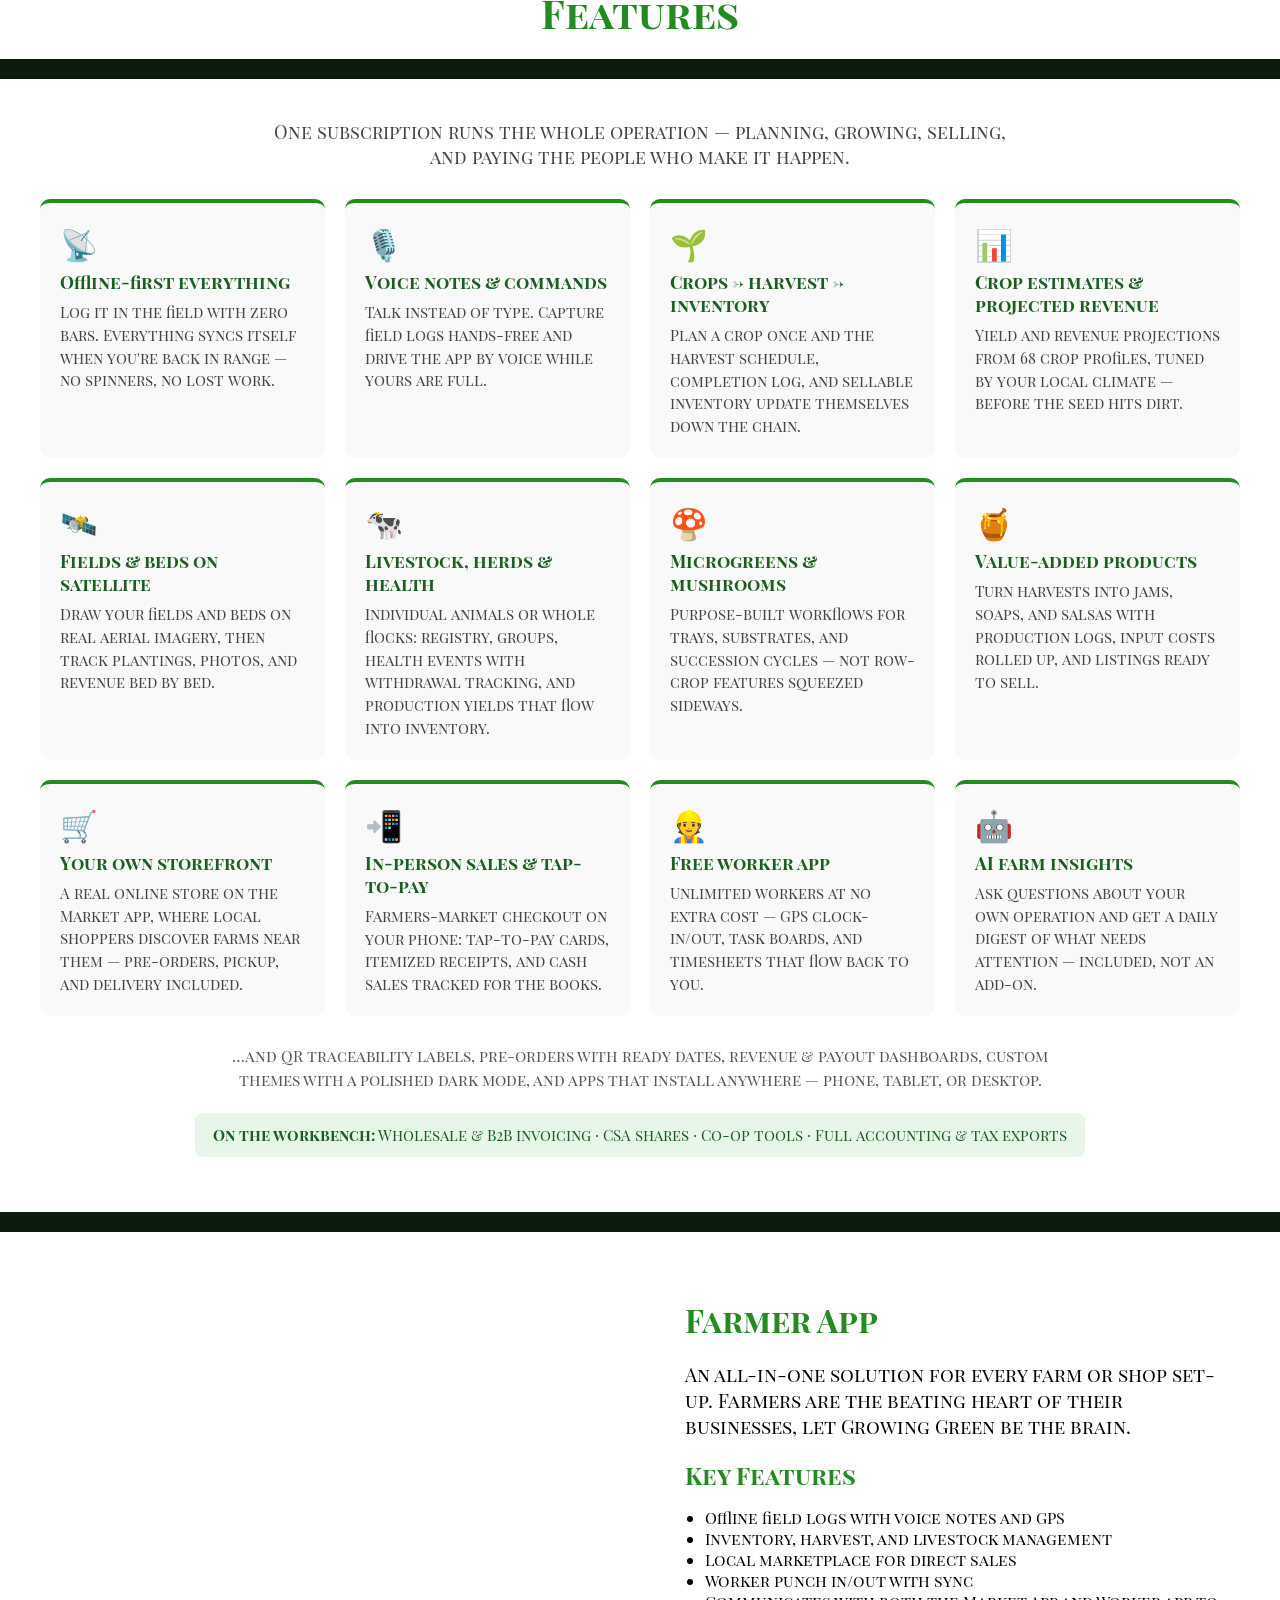
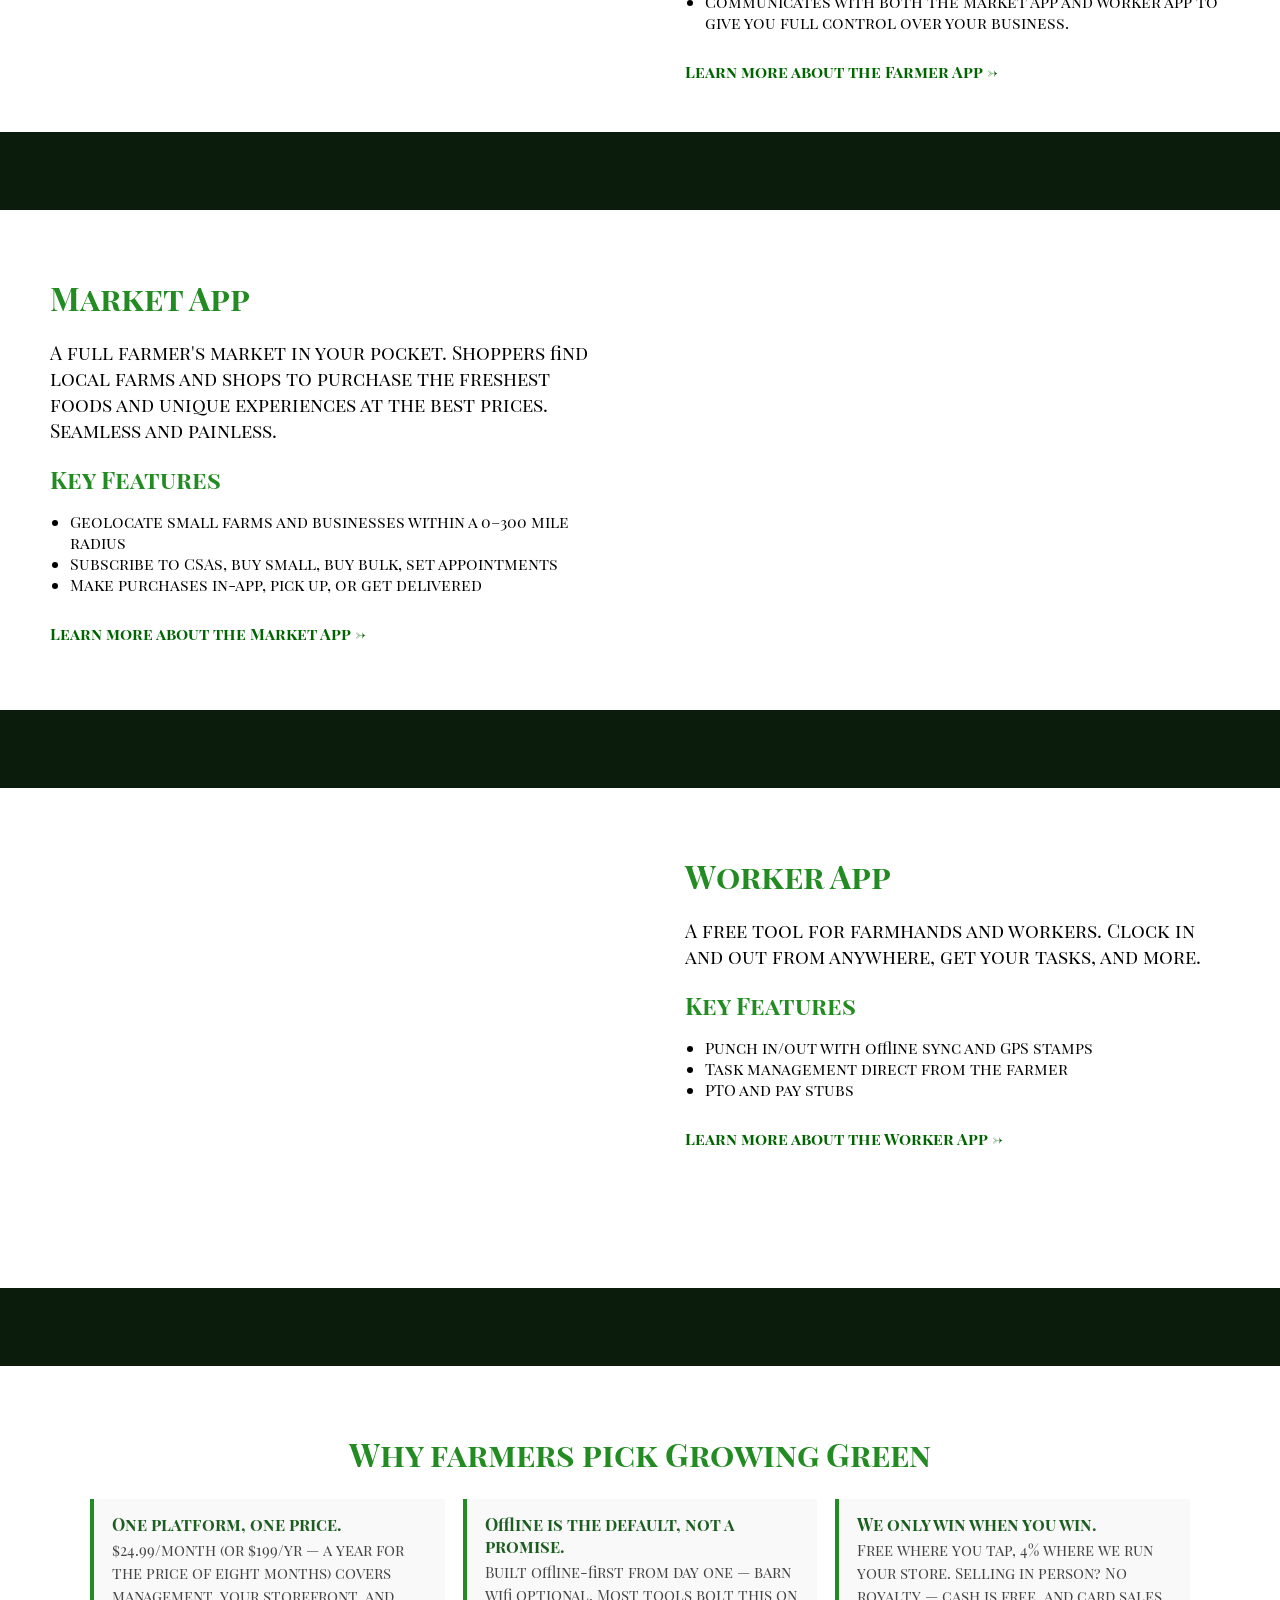
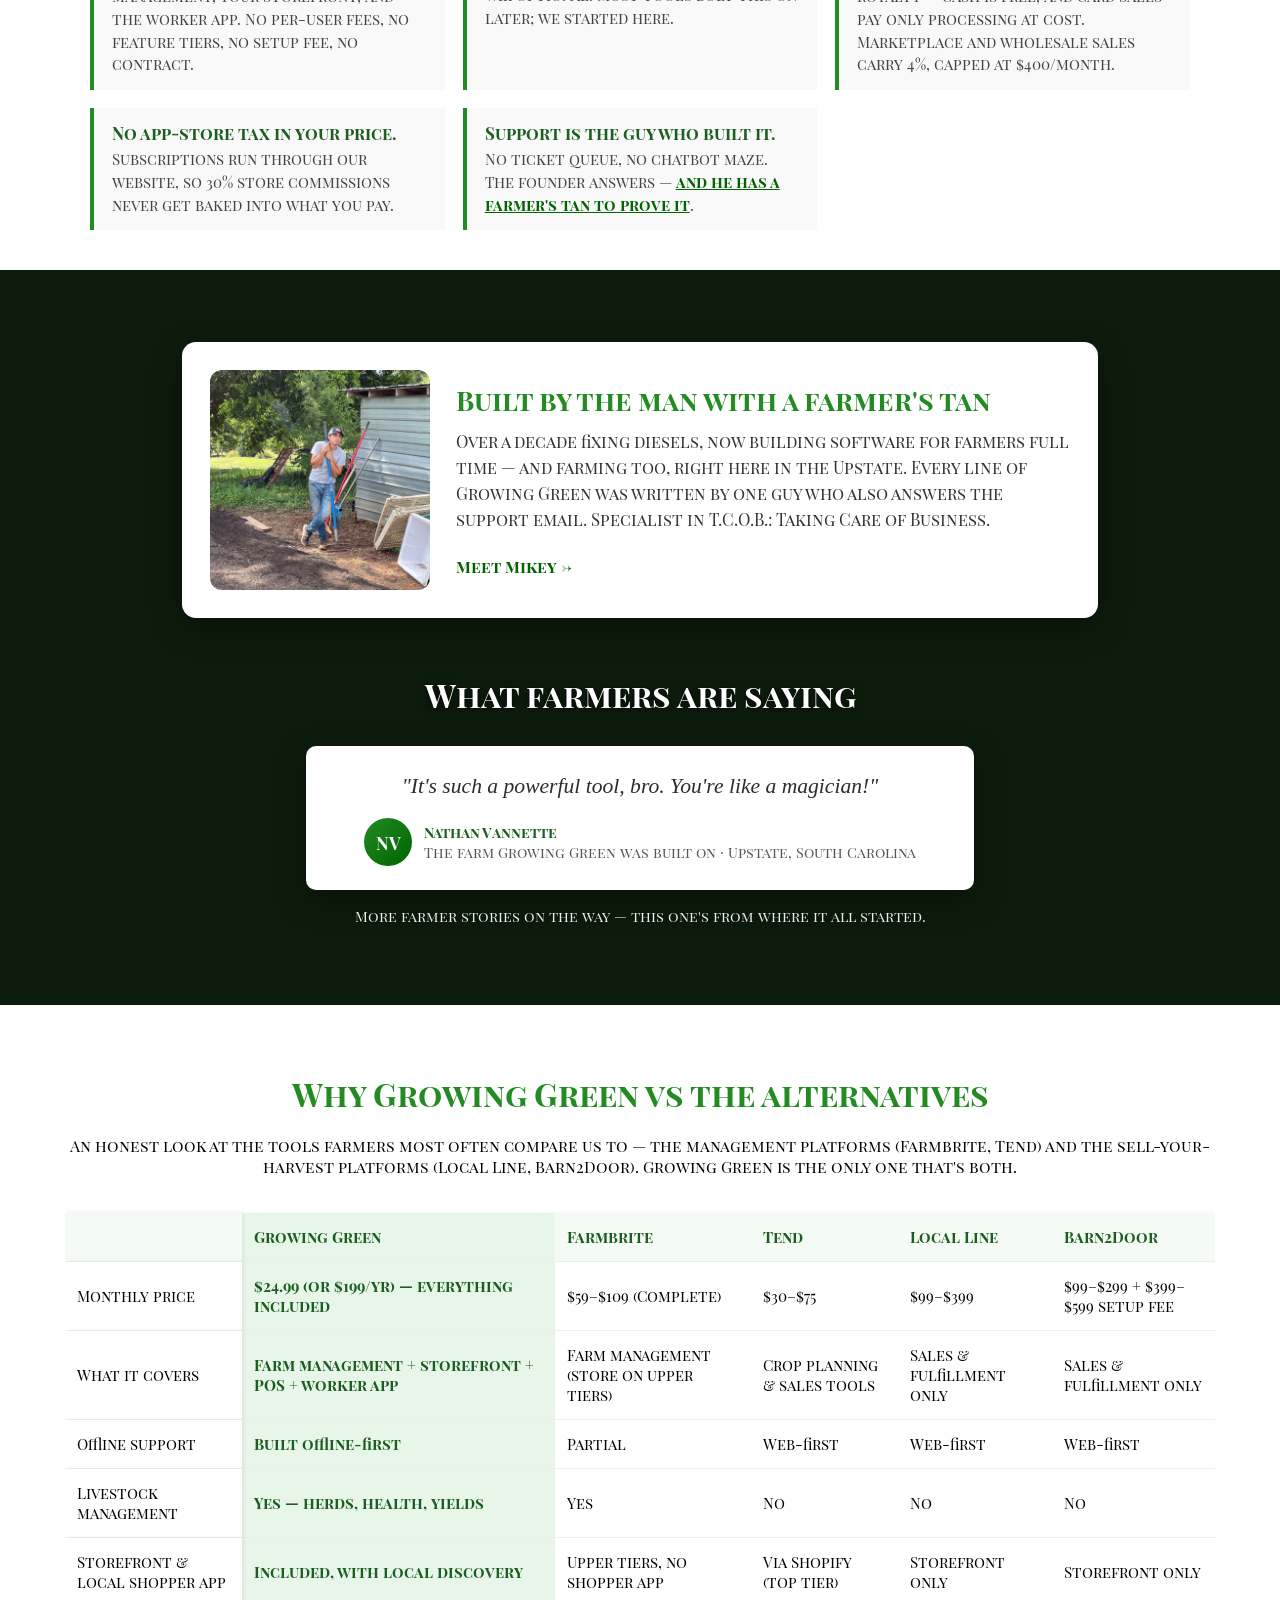
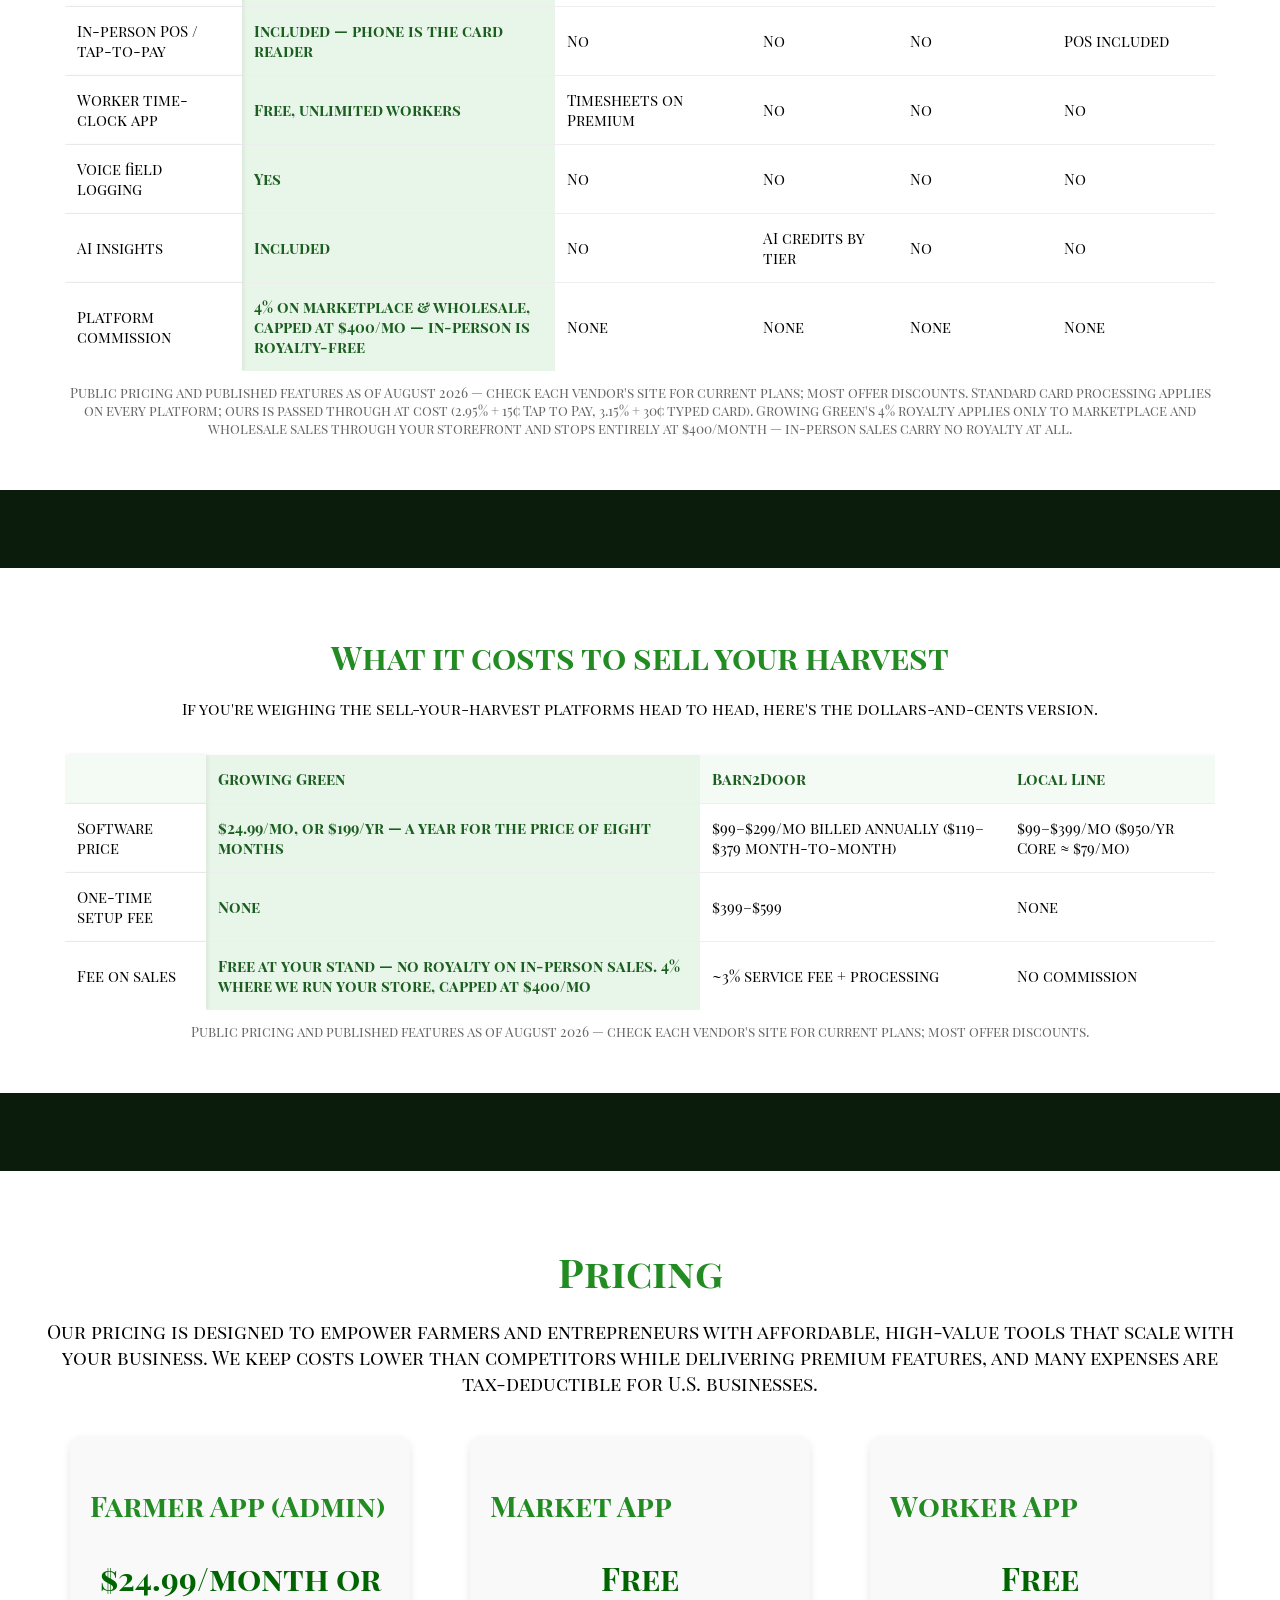
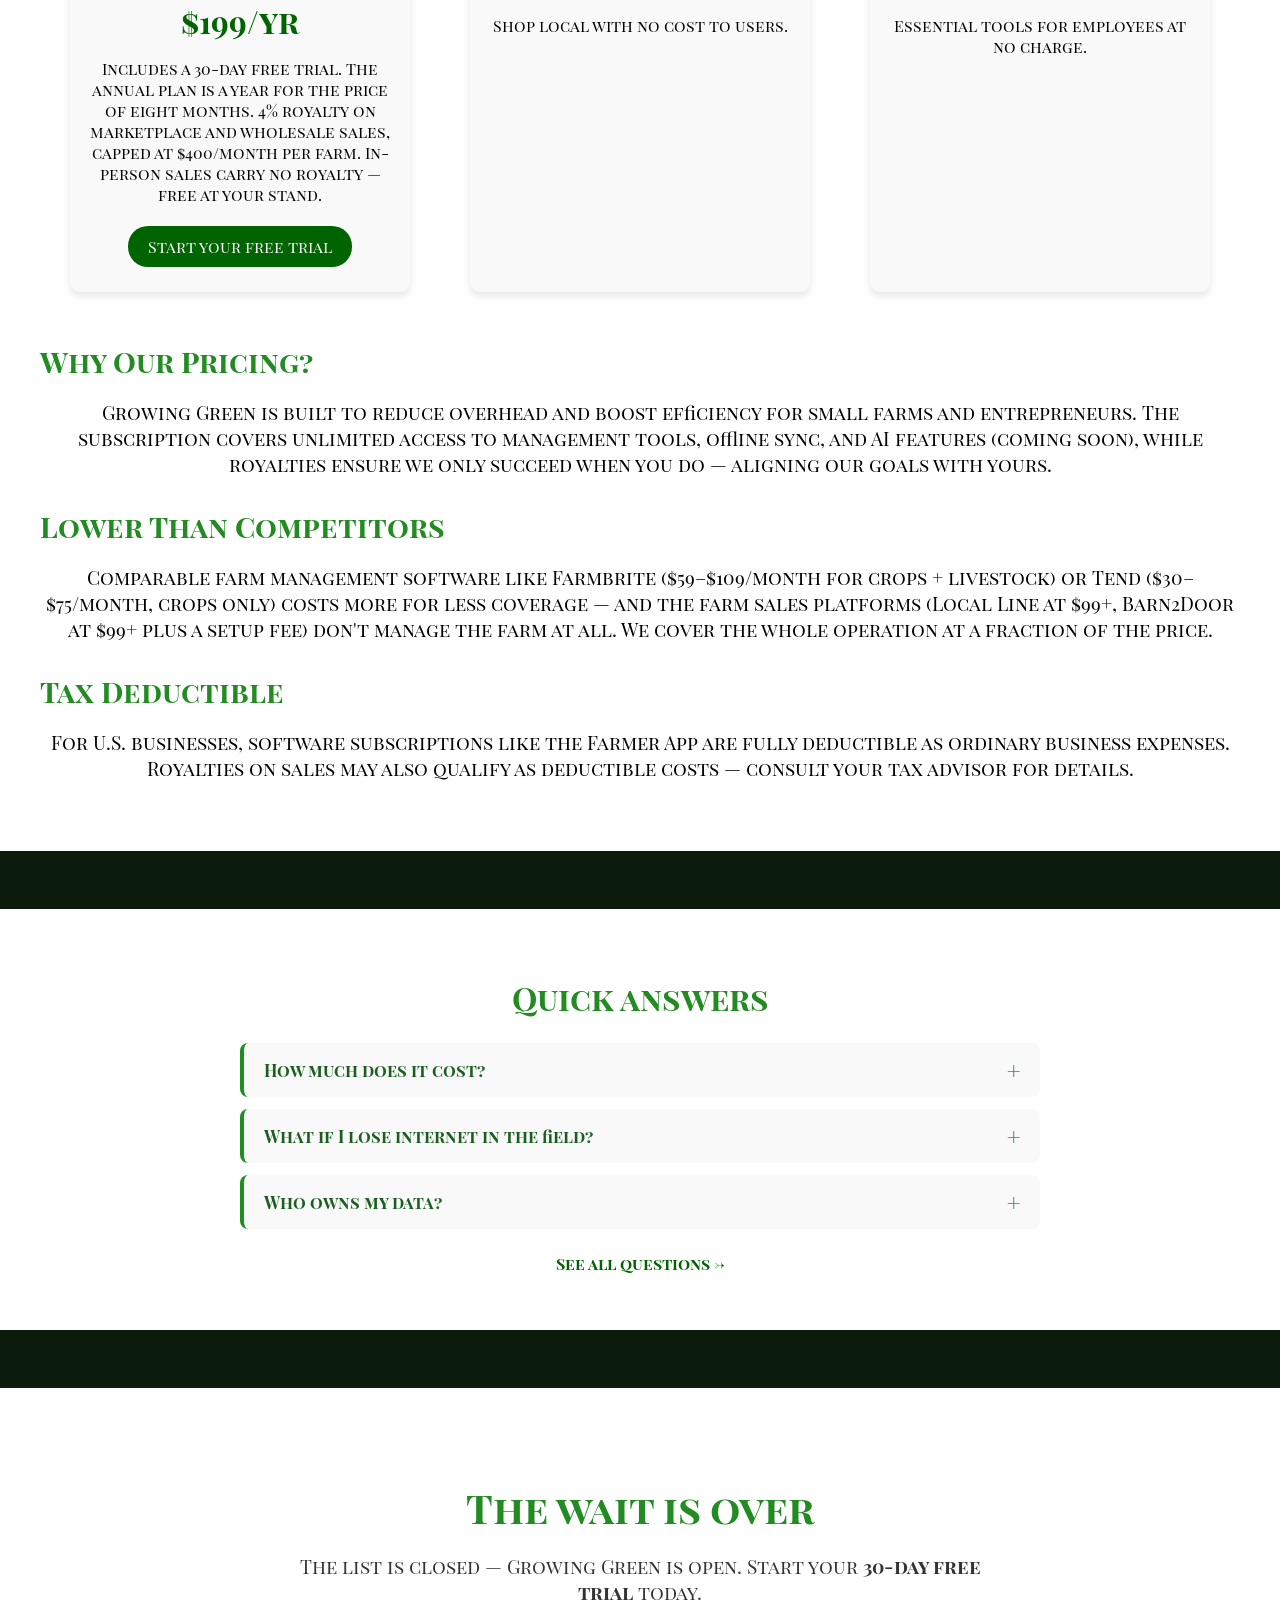
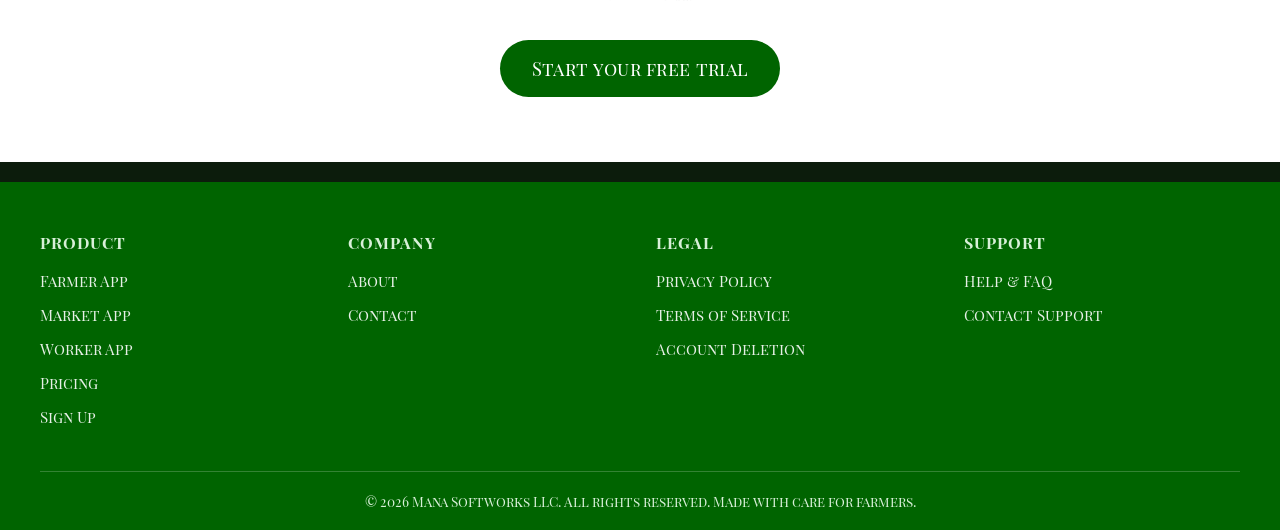
==== commit ac8968cc: "Retire the waitlist funnel: direct-signup CTA (founding addendum L8/L9) Section anchor #waitlist kep" ====
--- a/index.html
+++ b/index.html
@@ -633,36 +633,13 @@
 
   <div class="section-divider"></div>
 
+  <!-- Waitlist funnel retired 2026-08-22 (founding-lifetime addendum L8/L9).
+       The #waitlist anchor stays so old links still land somewhere sensible. -->
   <section id="waitlist" class="waitlist-section">
     <div class="waitlist-container">
-      <h2>Not ready yet? Join the list</h2>
-      <p>Get launch news and early-access invites. Every new farmer gets a <strong>30-day free trial</strong> to get growing.</p>
-
-      <form id="waitlist-form" class="waitlist-form">
-        <div class="form-row">
-          <div class="form-group">
-            <label for="wl-name">Full Name *</label>
-            <input type="text" id="wl-name" name="full_name" required placeholder="Your name">
-          </div>
-          <div class="form-group">
-            <label for="wl-email">Email *</label>
-            <input type="email" id="wl-email" name="email" required placeholder="you@example.com">
-          </div>
-        </div>
-        <div class="form-row">
-          <div class="form-group">
-            <label for="wl-farm">Farm / Business Name</label>
-            <input type="text" id="wl-farm" name="farm_name" placeholder="Optional">
-          </div>
-          <div class="form-group">
-            <label for="wl-location">City &amp; State</label>
-            <input type="text" id="wl-location" name="location" placeholder="e.g. Austin, TX">
-          </div>
-        </div>
-        <button type="submit" class="waitlist-btn">Join the Waitlist</button>
-      </form>
-
-      <div id="waitlist-message" class="waitlist-message" style="display:none"></div>
+      <h2>The wait is over</h2>
+      <p>The list is closed — Growing Green is open. Start your <strong>30-day free trial</strong> today.</p>
+      <a href="/signup.html" class="download cta-large">Start your free trial</a>
     </div>
   </section>
 
@@ -795,59 +772,6 @@
     })();
   </script>
 
-  <script>
-    // Waitlist form submission
-    (function() {
-      var SUPABASE_URL = 'https://zorrzpdfequbymjgocga.supabase.co';
-      var form = document.getElementById('waitlist-form');
-      var msg = document.getElementById('waitlist-message');
-      var btn = form.querySelector('.waitlist-btn');
-
-      form.addEventListener('submit', function(e) {
-        e.preventDefault();
-        btn.disabled = true;
-        btn.textContent = 'Submitting...';
-        msg.style.display = 'none';
-
-        var payload = {
-          full_name: form.full_name.value.trim(),
-          email: form.email.value.trim(),
-          farm_name: form.farm_name.value.trim() || null,
-          location: form.location.value.trim() || null,
-        };
-
-        fetch(SUPABASE_URL + '/functions/v1/waitlist-signup', {
-          method: 'POST',
-          headers: { 'Content-Type': 'application/json' },
-          body: JSON.stringify(payload),
-        })
-        .then(function(res) { return res.json(); })
-        .then(function(data) {
-          msg.style.display = 'block';
-          if (data.success) {
-            msg.className = 'waitlist-message success';
-            msg.textContent = data.message;
-            form.reset();
-            if (typeof window.plausible === 'function') {
-              window.plausible('Waitlist Signup');
-            }
-          } else {
-            msg.className = 'waitlist-message error';
-            msg.textContent = data.error || 'Something went wrong. Please try again.';
-          }
-        })
-        .catch(function() {
-          msg.style.display = 'block';
-          msg.className = 'waitlist-message error';
-          msg.textContent = 'Network error. Please check your connection and try again.';
-        })
-        .finally(function() {
-          btn.disabled = false;
-          btn.textContent = 'Join the Waitlist';
-        });
-      });
-    })();
-  </script>
 
 </body>
 </html>
